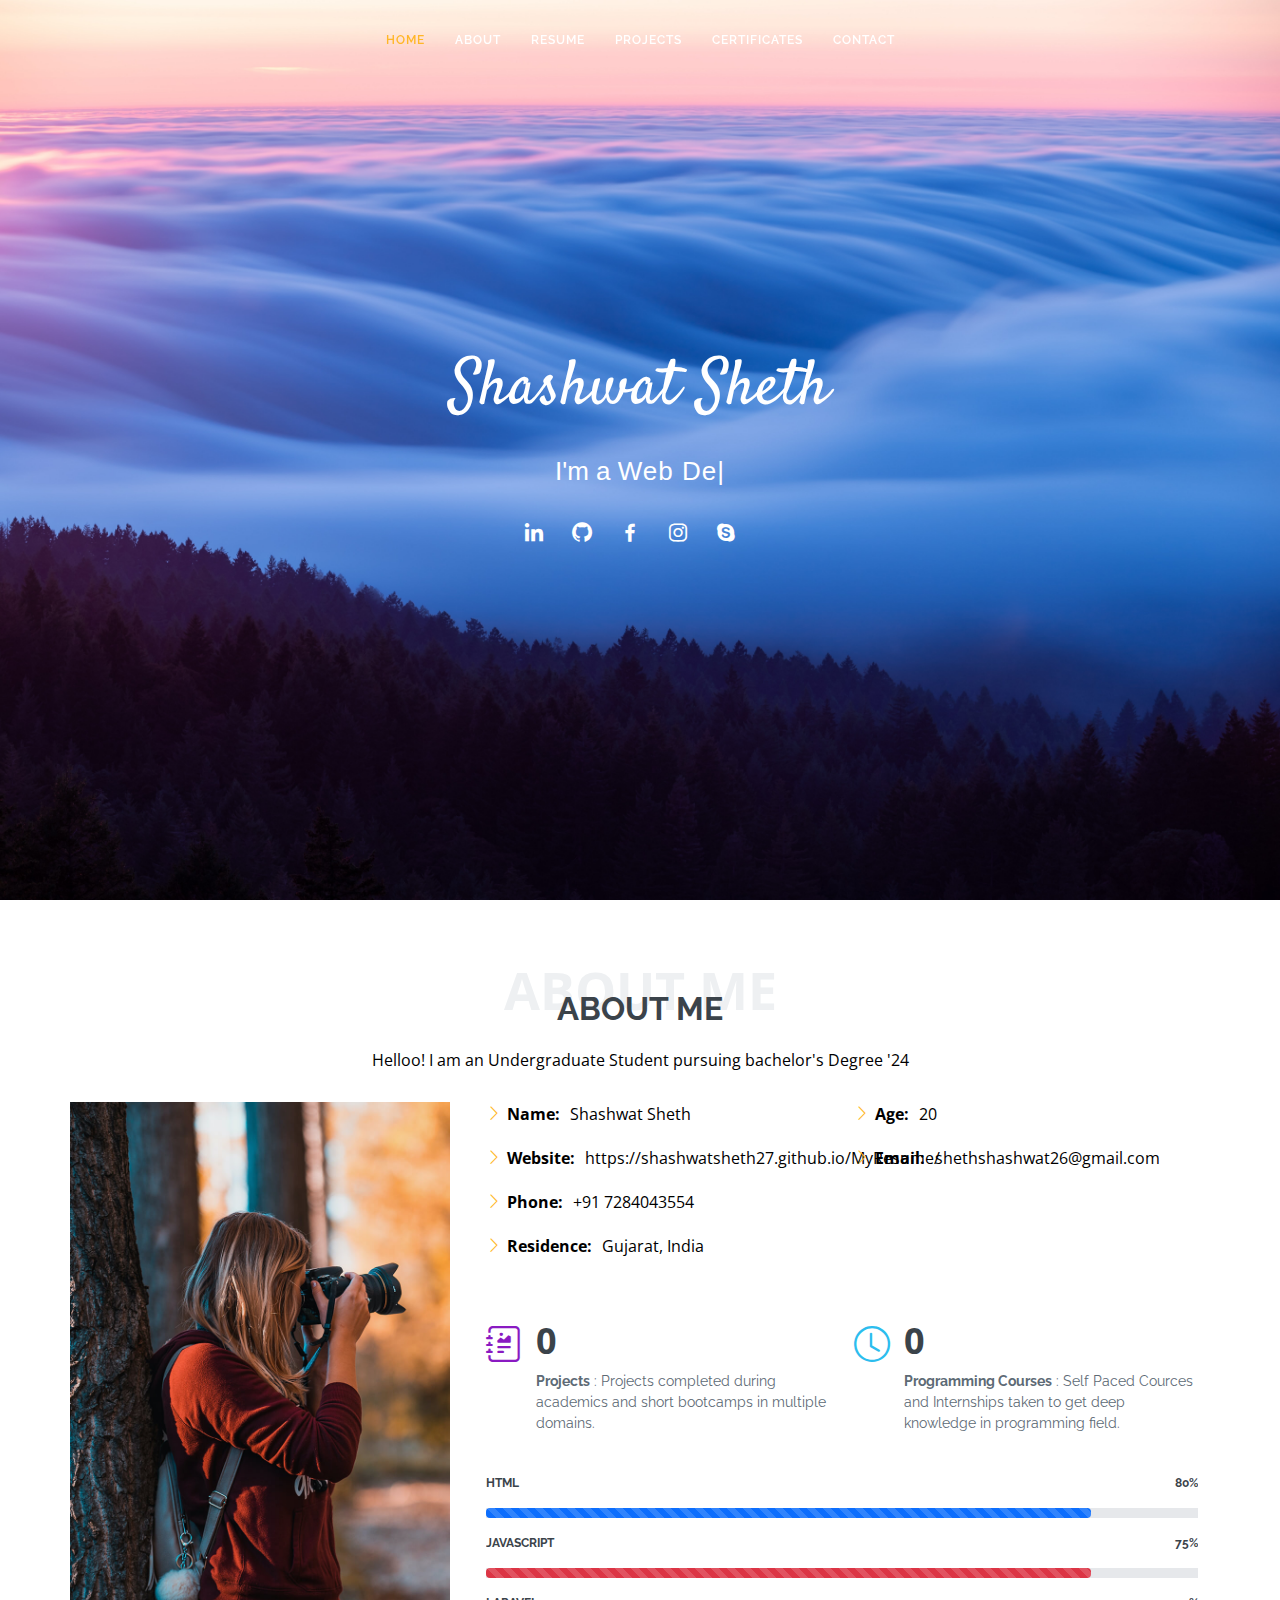
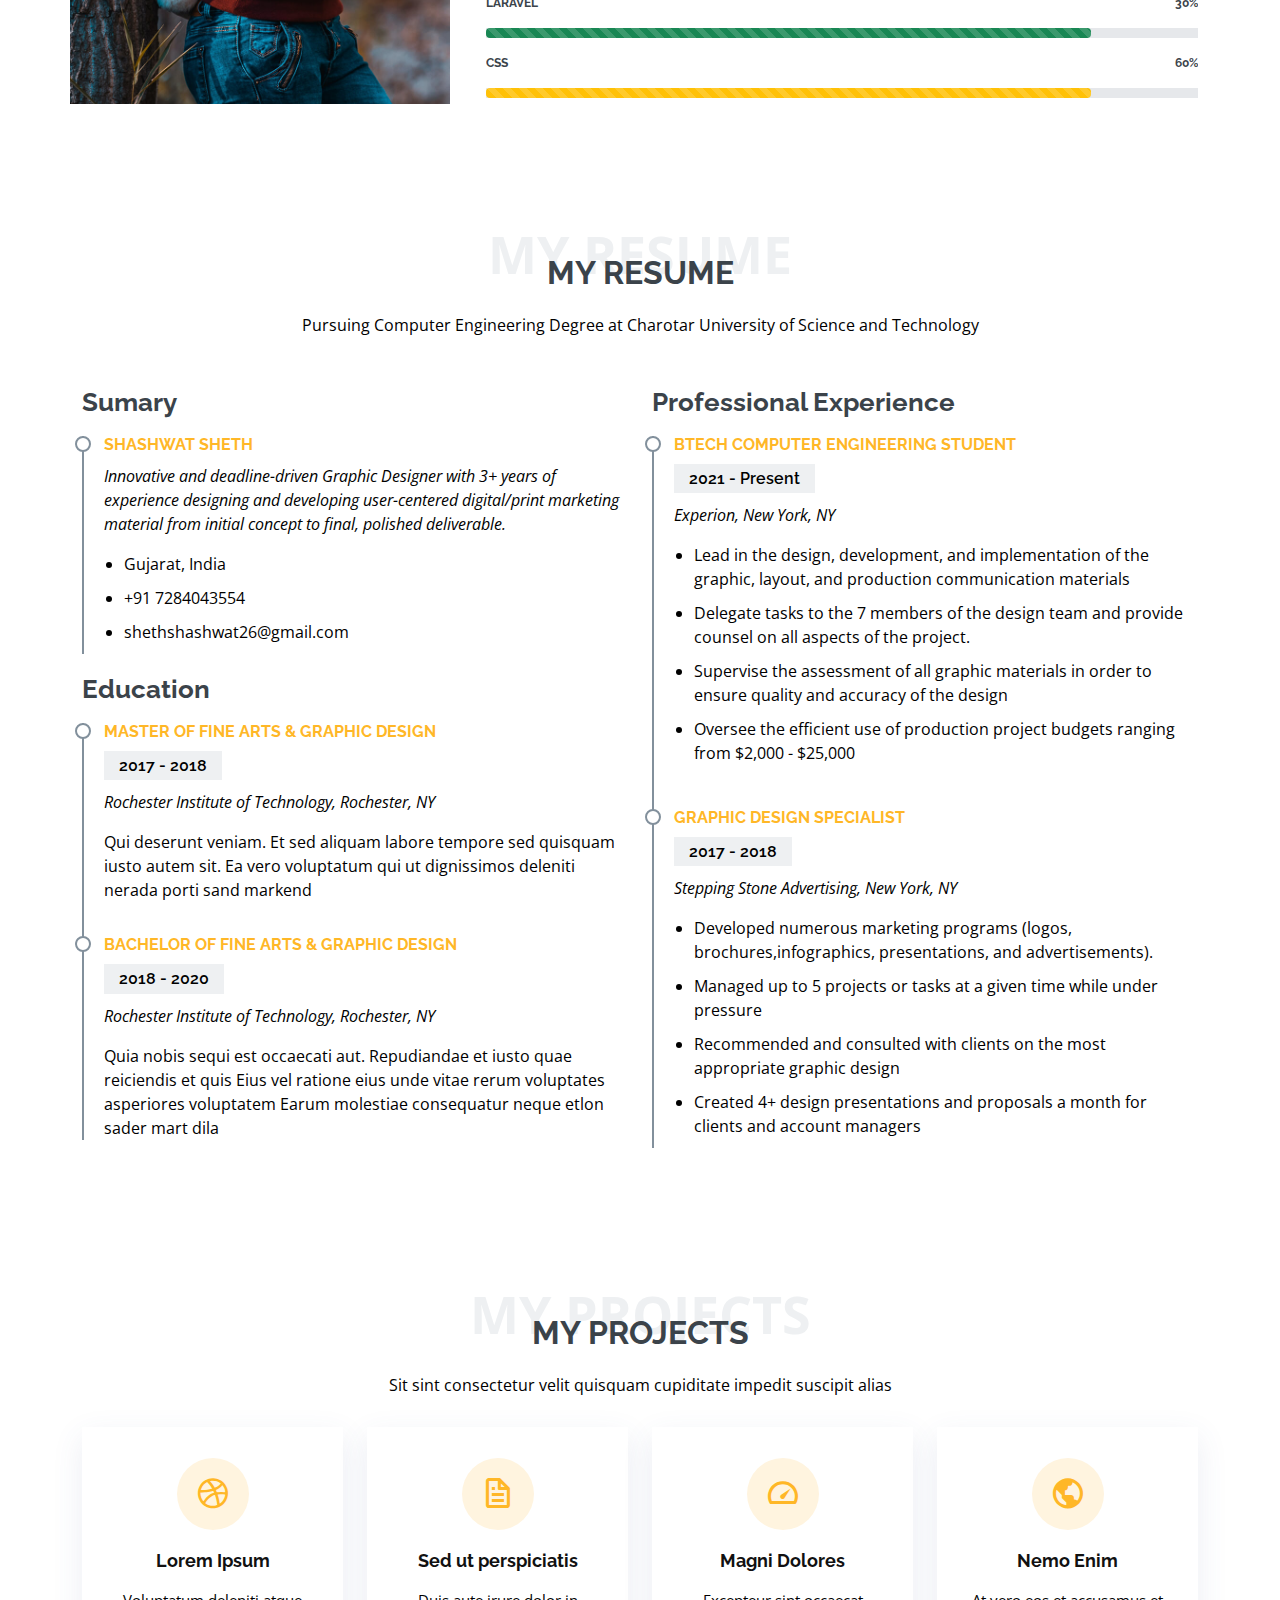
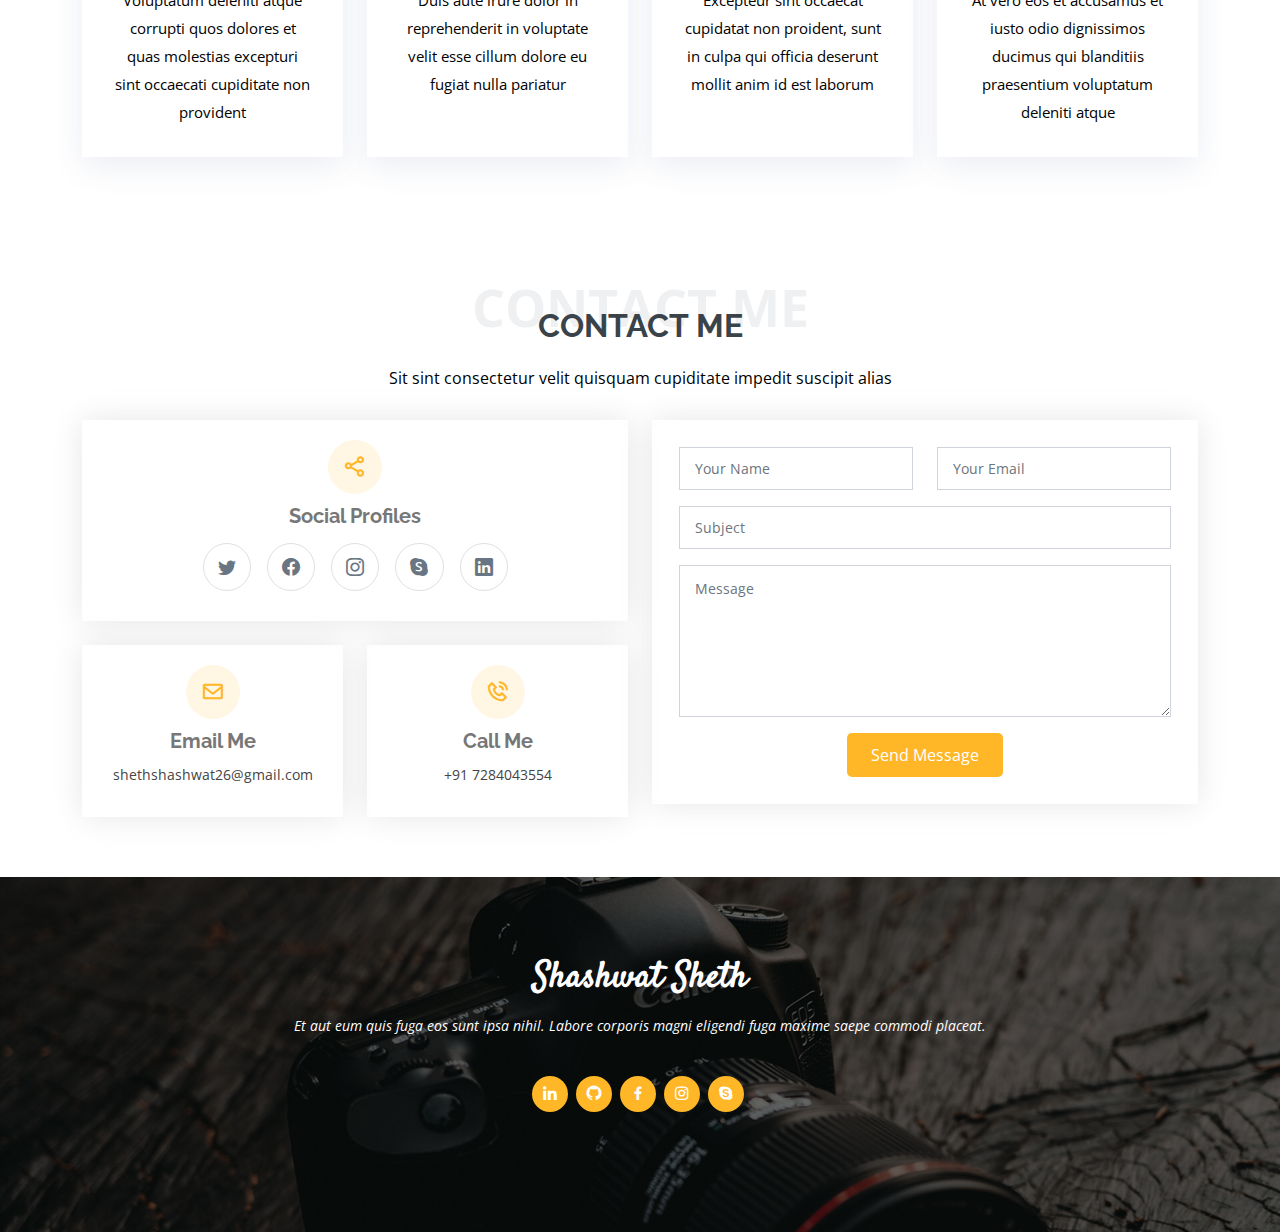
==== docs/index.html @ b7e91614 "initial" ====
<!DOCTYPE html>
<html lang="en">

<head>
  <meta charset="utf-8">
  <meta content="width=device-width, initial-scale=1.0" name="viewport">
  <title>My Resume - Shashwat Sheth</title>
  <meta content="" name="description">
  <meta content="" name="keywords">
  <!-- Favicons -->
  <link href="/assets/img/file-earmark-person-fill.png" rel="icon">
  <!-- <link href="assets/img/apple-touch-icon.png" rel="apple-touch-icon"> -->

  <!-- Google Fonts -->
  <link
    href="https://fonts.googleapis.com/css?family=Open+Sans:300,300i,400,400i,600,600i,700,700i|Raleway:300,300i,400,400i,500,500i,600,600i,700,700i|Satisfy"
    rel="stylesheet">

  <!-- Vendor CSS Files -->
  <link href="assets/vendor/bootstrap/css/bootstrap.min.css" rel="stylesheet">
  <link href="assets/vendor/bootstrap-icons/bootstrap-icons.css" rel="stylesheet">
  <link href="assets/vendor/boxicons/css/boxicons.min.css" rel="stylesheet">
  <link href="assets/vendor/glightbox/css/glightbox.min.css" rel="stylesheet">
  <link href="assets/vendor/swiper/swiper-bundle.min.css" rel="stylesheet">

  <!-- Template Main CSS File -->
  <link href="assets/css/style.css" rel="stylesheet">

  <!-- =======================================================
  * Template Name: Laura - v4.6.0
  * Template URL: https://bootstrapmade.com/laura-free-creative-bootstrap-theme/
  * Author: BootstrapMade.com
  * License: https://bootstrapmade.com/license/
  ======================================================== -->
</head>

<body>

  <!-- ======= Header ======= -->
  <header id="header" class="fixed-top d-flex justify-content-center align-items-center header-transparent">

    <nav id="navbar" class="navbar">
      <ul>
        <li><a class="nav-link scrollto active" href="#hero">Home</a></li>
        <li><a class="nav-link scrollto" href="#about">About</a></li>
        <li><a class="nav-link scrollto" href="#resume">Resume</a></li>
        <li><a class="nav-link scrollto" href="#projects">Projects</a></li>
        <!-- <li><a class="nav-link scrollto " href="#portfolio">Portfolio</a></li> -->
        <li class="dropdown"><a href="#"><span>Certificates</span></a>
          <ul>
            <li><a href="#">Certificate No. 1</a></li>
            <!-- <li class="dropdown"><a href="#"><span>Deep Certificate</span> <i class="bi bi-chevron-right"></i></a>
              <ul>
                <li><a href="#">Deep Certificate No. 1</a></li>
                <li><a href="#">Deep Certificate No. 2</a></li>
                <li><a href="#">Deep Certificate No. 3</a></li>
                <li><a href="#">Deep Certificate No. 4</a></li>
                <li><a href="#">Deep Certificate No. 5</a></li>
              </ul>
            </li> -->
            <li><a href="#">Certificate No. 2</a></li>
            <li><a href="#">Certificate No. 3</a></li>
            <li><a href="#">Certificate No. 4</a></li>
          </ul>
        </li>
        <li><a class="nav-link scrollto" href="#contact">Contact</a></li>
      </ul>
      <i class="bi bi-list mobile-nav-toggle"></i>
    </nav><!-- .navbar -->

  </header><!-- End Header -->

  <!-- ======= Hero Section ======= -->
  <section id="hero">
    <div class="hero-container" data-aos="zoom-in" data-aos-delay="100">
      <h1>Shashwat Sheth</h1>
      <p>I'm a <span class="typed"
          data-typed-items=" Web Developer, Competetive Programmer, BTech Computer Engineering Student"></span></p>
      <div class="social-links">
        <a href="#" class="linkedin"><i class="bx bxl-linkedin"></i></a>
        <a href="#" class="github"><i class="bx bxl-github"></i></a>
        <a href="#" class="facebook"><i class="bx bxl-facebook"></i></a>
        <a href="#" class="instagram"><i class="bx bxl-instagram"></i></a>
        <a href="#" class="google-plus"><i class="bx bxl-skype"></i></a>
      </div>
      <!-- <a href="#about" class="btn-scroll scrollto" title="Scroll Down"><i class="bx bx-chevron-down"></i></a> -->
    </div>
  </section><!-- End Hero -->

  <main id="main">

    <!-- ======= About Me Section ======= -->
    <section id="about" class="about">
      <div class="container">

        <div class="section-title">
          <span>About Me</span>
          <h2>About Me</h2>
          <p>Helloo! I am an Undergraduate Student pursuing bachelor's Degree '24</p>
        </div>

        <div class="row">
          <div class="image col-lg-4 d-flex align-items-stretch justify-content-center justify-content-lg-start"></div>
          <div class="col-lg-8 d-flex flex-column align-items-stretch">
            <div class="content ps-lg-4 d-flex flex-column justify-content-center">
              <div class="row">
                <div class="col-lg-6">
                  <ul>
                    <li><i class="bi bi-chevron-right"></i> <strong>Name:</strong> <span>Shashwat Sheth</span></li>
                    <li><i class="bi bi-chevron-right"></i> <strong>Website:</strong> <span>https://shashwatsheth27.github.io/MyResume/</span></li>
                    <li><i class="bi bi-chevron-right"></i> <strong>Phone:</strong> <span>+91 7284043554</span></li>
                    <li><i class="bi bi-chevron-right"></i> <strong>Residence:</strong> <span>Gujarat, India</span></li>
                  </ul>
                </div>
                <div class="col-lg-6">
                  <ul>
                    <li><i class="bi bi-chevron-right"></i> <strong>Age:</strong> <span>20</span></li>
                    <!-- <li><i class="bi bi-chevron-right"></i> <strong>Degree:</strong> <span>Higher Secondary </span></li> -->
                    <li><i class="bi bi-chevron-right"></i> <strong>Email:</strong>
                      <span>shethshashwat26@gmail.com</span>
                    </li>
                    <!-- <li><i class="bi bi-chevron-right"></i> <strong>Freelance:</strong> <span>Available</span></li> -->
                  </ul>
                </div>
              </div>
              <div class="row mt-n4">
                <!-- <div class="col-md-6 mt-5 d-md-flex align-items-md-stretch">
                  <div class="count-box">
                    <i class="bi bi-emoji-smile" style="color: #20b38e;"></i>
                    <span data-purecounter-start="0" data-purecounter-end="232" data-purecounter-duration="1"
                      class="purecounter"></span>
                    <p><strong>Happy Clients</strong> consequuntur voluptas nostrum aliquid ipsam architecto ut.</p>
                  </div>
                </div> -->

                <div class="col-md-6 mt-5 d-md-flex align-items-md-stretch">
                  <div class="count-box">
                    <i class="bi bi-journal-richtext" style="color: #8a1ac2;"></i>
                    <span data-purecounter-start="0" data-purecounter-end="21" data-purecounter-duration="1"
                      class="purecounter"></span>
                    <p><strong>Projects</strong>  : Projects completed during academics and short bootcamps in multiple domains.
                    </p>
                  </div>
                </div>

                <div class="col-md-6 mt-5 d-md-flex align-items-md-stretch">
                  <div class="count-box">
                    <i class="bi bi-clock" style="color: #2cbdee;"></i>
                    <span data-purecounter-start="0" data-purecounter-end="08" data-purecounter-duration="1"
                      class="purecounter"></span>
                    <p><strong>Programming Courses</strong>  : Self Paced Cources and Internships taken to get deep knowledge in programming field.</p>
                  </div>
                </div>

                <!-- <div class="col-md-6 mt-5 d-md-flex align-items-md-stretch">
                  <div class="count-box">
                    <i class="bi bi-award" style="color: #ffb459;"></i>
                    <span data-purecounter-start="0" data-purecounter-end="16" data-purecounter-duration="1"
                      class="purecounter"></span>
                    <p><strong>Awards</strong> rerum asperiores dolor alias quo reprehenderit eum et nemo pad der</p>
                  </div>
                </div> -->
              </div>
            </div><!-- End .content-->

            <div class="skills-content ps-lg-4">
              <div class="progress">
                <span class="skill">HTML <i class="val">80%</i></span>
                <div class="progress-bar-wrap">
                  <div class="progress-bar progress-bar-striped progress-bar-animated rounded" role="progressbar" aria-valuenow="80" aria-valuemin="0" aria-valuemax="100" style="width: 85%">
                  </div>
                </div>
              </div>
              
              <div class="progress">
                <span class="skill">JavaScript <i class="val">75%</i></span>
                <div class="progress-bar-wrap">
                  <div class="progress-bar progress-bar-striped progress-bar-animated bg-danger rounded" role="progressbar" aria-valuenow="40" aria-valuemin="0" aria-valuemax="100" style="width: 85%">
                  </div>
                </div>
              </div>

              <div class="progress">
                <span class="skill">Laravel <i class="val">30%</i></span>
                <div class="progress-bar-wrap">
                  <div class="progress-bar progress-bar-striped progress-bar-animated bg-success rounded" role="progressbar" aria-valuenow="30" aria-valuemin="0" aria-valuemax="100" style="width: 85%">
                  </div>
                </div>
              </div>
              
              <div class="progress">
                <span class="skill">CSS <i class="val">60%</i></span>
                <div class="progress-bar-wrap">
                  <div class="progress-bar progress-bar-striped progress-bar-animated bg-warning rounded" role="progressbar" aria-valuenow="60" aria-valuemin="0" aria-valuemax="100" style="width: 85%">
                  </div>
                </div>
              </div>
            </div>

          </div>
        </div>

      </div>
    </section><!-- End About Me Section -->

    <!-- ======= My Resume Section ======= -->
    <section id="resume" class="resume">
      <div class="container">

        <div class="section-title">
          <span>My Resume</span>
          <h2>My Resume</h2>
          <p>Pursuing Computer Engineering Degree at Charotar University of Science and Technology</p>
        </div>

        <div class="row">
          <div class="col-lg-6">
            <h3 class="resume-title">Sumary</h3>
            <div class="resume-item pb-0">
              <h4>Shashwat Sheth</h4>
              <p><em>Innovative and deadline-driven Graphic Designer with 3+ years of experience designing and
                  developing user-centered digital/print marketing material from initial concept to final, polished
                  deliverable.</em></p>
              <p>
              <ul>
                <li>Gujarat, India</li>
                <li>+91 7284043554</li>
                <li>shethshashwat26@gmail.com</li>
              </ul>
              </p>
            </div>

            <h3 class="resume-title">Education</h3>
            <div class="resume-item">
              <h4>Master of Fine Arts &amp; Graphic Design</h4>
              <h5>2017 - 2018</h5>
              <p><em>Rochester Institute of Technology, Rochester, NY</em></p>
              <p>Qui deserunt veniam. Et sed aliquam labore tempore sed quisquam iusto autem sit. Ea vero voluptatum qui
                ut dignissimos deleniti nerada porti sand markend</p>
            </div>
            <div class="resume-item">
              <h4>Bachelor of Fine Arts &amp; Graphic Design</h4>
              <h5>2018 - 2020</h5>
              <p><em>Rochester Institute of Technology, Rochester, NY</em></p>
              <p>Quia nobis sequi est occaecati aut. Repudiandae et iusto quae reiciendis et quis Eius vel ratione eius
                unde vitae rerum voluptates asperiores voluptatem Earum molestiae consequatur neque etlon sader mart
                dila</p>
            </div>
          </div>
          <div class="col-lg-6">
            <h3 class="resume-title">Professional Experience</h3>
            <div class="resume-item">
              <h4>BTech Computer Engineering Student</h4>
              <h5>2021 - Present</h5>
              <p><em>Experion, New York, NY </em></p>
              <p>
              <ul>
                <li>Lead in the design, development, and implementation of the graphic, layout, and production
                  communication materials</li>
                <li>Delegate tasks to the 7 members of the design team and provide counsel on all aspects of the
                  project. </li>
                <li>Supervise the assessment of all graphic materials in order to ensure quality and accuracy of the
                  design</li>
                <li>Oversee the efficient use of production project budgets ranging from $2,000 - $25,000</li>
              </ul>
              </p>
            </div>
            <div class="resume-item">
              <h4>Graphic design specialist</h4>
              <h5>2017 - 2018</h5>
              <p><em>Stepping Stone Advertising, New York, NY</em></p>
              <p>
              <ul>
                <li>Developed numerous marketing programs (logos, brochures,infographics, presentations, and
                  advertisements).</li>
                <li>Managed up to 5 projects or tasks at a given time while under pressure</li>
                <li>Recommended and consulted with clients on the most appropriate graphic design</li>
                <li>Created 4+ design presentations and proposals a month for clients and account managers</li>
              </ul>
              </p>
            </div>
          </div>
        </div>

      </div>
    </section><!-- End My Resume Section -->

    <!-- ======= My Projects Section ======= -->
    <section id="projects" class="projects">
      <div class="container">

        <div class="section-title">
          <span>My Projects</span>
          <h2>My Projects</h2>
          <p>Sit sint consectetur velit quisquam cupiditate impedit suscipit alias</p>
        </div>

        <div class="row">
          <div class="col-md-6 col-lg-3 d-flex align-items-stretch mb-5 mb-lg-0">
            <div class="icon-box">
              <div class="icon"><i class="bx bxl-dribbble"></i></div>
              <h4 class="title"><a href="">Lorem Ipsum</a></h4>
              <p class="description">Voluptatum deleniti atque corrupti quos dolores et quas molestias excepturi sint
                occaecati cupiditate non provident</p>
            </div>
          </div>

          <div class="col-md-6 col-lg-3 d-flex align-items-stretch mb-5 mb-lg-0">
            <div class="icon-box">
              <div class="icon"><i class="bx bx-file"></i></div>
              <h4 class="title"><a href="">Sed ut perspiciatis</a></h4>
              <p class="description">Duis aute irure dolor in reprehenderit in voluptate velit esse cillum dolore eu
                fugiat nulla pariatur</p>
            </div>
          </div>

          <div class="col-md-6 col-lg-3 d-flex align-items-stretch mb-5 mb-lg-0">
            <div class="icon-box">
              <div class="icon"><i class="bx bx-tachometer"></i></div>
              <h4 class="title"><a href="">Magni Dolores</a></h4>
              <p class="description">Excepteur sint occaecat cupidatat non proident, sunt in culpa qui officia deserunt
                mollit anim id est laborum</p>
            </div>
          </div>

          <div class="col-md-6 col-lg-3 d-flex align-items-stretch mb-5 mb-lg-0">
            <div class="icon-box">
              <div class="icon"><i class="bx bx-world"></i></div>
              <h4 class="title"><a href="">Nemo Enim</a></h4>
              <p class="description">At vero eos et accusamus et iusto odio dignissimos ducimus qui blanditiis
                praesentium voluptatum deleniti atque</p>
            </div>
          </div>

        </div>

      </div>
    </section>
    <!--<section id="testimonials" class="testimonials">
      <div class="container position-relative">

        <div class="testimonials-slider swiper" data-aos="fade-up" data-aos-delay="100">
          <div class="swiper-wrapper">

            <div class="swiper-slide">
              <div class="testimonial-item">
                <img src="assets/img/testimonials/testimonials-1.jpg" class="testimonial-img" alt="">
                <h3>Saul Goodman</h3>
                <h4>Ceo &amp; Founder</h4>
                <p>
                  <i class="bx bxs-quote-alt-left quote-icon-left"></i>
                  Proin iaculis purus consequat sem cure digni ssim donec porttitora entum suscipit rhoncus. Accusantium quam, ultricies eget id, aliquam eget nibh et. Maecen aliquam, risus at semper.
                  <i class="bx bxs-quote-alt-right quote-icon-right"></i>
                </p>
              </div>
            </div>

            <div class="swiper-slide">
              <div class="testimonial-item">
                <img src="assets/img/testimonials/testimonials-2.jpg" class="testimonial-img" alt="">
                <h3>Sara Wilsson</h3>
                <h4>Designer</h4>
                <p>
                  <i class="bx bxs-quote-alt-left quote-icon-left"></i>
                  Export tempor illum tamen malis malis eram quae irure esse labore quem cillum quid cillum eram malis quorum velit fore eram velit sunt aliqua noster fugiat irure amet legam anim culpa.
                  <i class="bx bxs-quote-alt-right quote-icon-right"></i>
                </p>
              </div>
            </div>

            <div class="swiper-slide">
              <div class="testimonial-item">
                <img src="assets/img/testimonials/testimonials-3.jpg" class="testimonial-img" alt="">
                <h3>Jena Karlis</h3>
                <h4>Store Owner</h4>
                <p>
                  <i class="bx bxs-quote-alt-left quote-icon-left"></i>
                  Enim nisi quem export duis labore cillum quae magna enim sint quorum nulla quem veniam duis minim tempor labore quem eram duis noster aute amet eram fore quis sint minim.
                  <i class="bx bxs-quote-alt-right quote-icon-right"></i>
                </p>
              </div>
            </div>
            <div class="swiper-slide">
              <div class="testimonial-item">
                <img src="assets/img/testimonials/testimonials-4.jpg" class="testimonial-img" alt="">
                <h3>Matt Brandon</h3>
                <h4>Freelancer</h4>
                <p>
                  <i class="bx bxs-quote-alt-left quote-icon-left"></i>
                  Fugiat enim eram quae cillum dolore dolor amet nulla culpa multos export minim fugiat minim velit minim dolor enim duis veniam ipsum anim magna sunt elit fore quem dolore labore illum veniam.
                  <i class="bx bxs-quote-alt-right quote-icon-right"></i>
                </p>
              </div>
            </div>

            <div class="swiper-slide">
              <div class="testimonial-item">
                <img src="assets/img/testimonials/testimonials-5.jpg" class="testimonial-img" alt="">
                <h3>John Larson</h3>
                <h4>Entrepreneur</h4>
                <p>
                  <i class="bx bxs-quote-alt-left quote-icon-left"></i>
                  Quis quorum aliqua sint quem legam fore sunt eram irure aliqua veniam tempor noster veniam enim culpa labore duis sunt culpa nulla illum cillum fugiat legam esse veniam culpa fore nisi cillum quid.
                  <i class="bx bxs-quote-alt-right quote-icon-right"></i>
                </p>
              </div>
            </div>

          </div>
          <div class="swiper-pagination"></div>
        </div>

      </div>
    </section>
    <section id="portfolio" class="portfolio">
      <div class="container">

        <div class="section-title">
          <span>My Portfolio</span>
          <h2>My Portfolio</h2>
          <p>Sit sint consectetur velit quisquam cupiditate impedit suscipit alias</p>
        </div>

        <ul id="portfolio-flters" class="d-flex justify-content-center">
          <li data-filter="*" class="filter-active">All</li>
          <li data-filter=".filter-app">App</li>
          <li data-filter=".filter-card">Card</li>
          <li data-filter=".filter-web">Web</li>
        </ul>

        <div class="row portfolio-container">

          <div class="col-lg-4 col-md-6 portfolio-item filter-app">
            <div class="portfolio-img"><img src="assets/img/portfolio/portfolio-1.jpg" class="img-fluid" alt=""></div>
            <div class="portfolio-info">
              <h4>App 1</h4>
              <p>App</p>
              <a href="assets/img/portfolio/portfolio-1.jpg" data-gallery="portfolioGallery" class="portfolio-lightbox preview-link" title="App 1"><i class="bx bx-plus"></i></a>
              <a href="portfolio-details.html" class="details-link" title="More Details"><i class="bx bx-link"></i></a>
            </div>
          </div>

          <div class="col-lg-4 col-md-6 portfolio-item filter-web">
            <div class="portfolio-img"><img src="assets/img/portfolio/portfolio-2.jpg" class="img-fluid" alt=""></div>
            <div class="portfolio-info">
              <h4>Web 3</h4>
              <p>Web</p>
              <a href="assets/img/portfolio/portfolio-2.jpg" data-gallery="portfolioGallery" class="portfolio-lightbox preview-link" title="Web 3"><i class="bx bx-plus"></i></a>
              <a href="portfolio-details.html" class="details-link" title="More Details"><i class="bx bx-link"></i></a>
            </div>
          </div>

          <div class="col-lg-4 col-md-6 portfolio-item filter-app">
            <div class="portfolio-img"><img src="assets/img/portfolio/portfolio-3.jpg" class="img-fluid" alt=""></div>
            <div class="portfolio-info">
              <h4>App 2</h4>
              <p>App</p>
              <a href="assets/img/portfolio/portfolio-3.jpg" data-gallery="portfolioGallery" class="portfolio-lightbox preview-link" title="App 2"><i class="bx bx-plus"></i></a>
              <a href="portfolio-details.html" class="details-link" title="More Details"><i class="bx bx-link"></i></a>
            </div>
          </div>

          <div class="col-lg-4 col-md-6 portfolio-item filter-card">
            <div class="portfolio-img"><img src="assets/img/portfolio/portfolio-4.jpg" class="img-fluid" alt=""></div>
            <div class="portfolio-info">
              <h4>Card 2</h4>
              <p>Card</p>
              <a href="assets/img/portfolio/portfolio-4.jpg" data-gallery="portfolioGallery" class="portfolio-lightbox preview-link" title="Card 2"><i class="bx bx-plus"></i></a>
              <a href="portfolio-details.html" class="details-link" title="More Details"><i class="bx bx-link"></i></a>
            </div>
          </div>

          <div class="col-lg-4 col-md-6 portfolio-item filter-web">
            <div class="portfolio-img"><img src="assets/img/portfolio/portfolio-5.jpg" class="img-fluid" alt=""></div>
            <div class="portfolio-info">
              <h4>Web 2</h4>
              <p>Web</p>
              <a href="assets/img/portfolio/portfolio-5.jpg" data-gallery="portfolioGallery" class="portfolio-lightbox preview-link" title="Web 2"><i class="bx bx-plus"></i></a>
              <a href="portfolio-details.html" class="details-link" title="More Details"><i class="bx bx-link"></i></a>
            </div>
          </div>

          <div class="col-lg-4 col-md-6 portfolio-item filter-app">
            <div class="portfolio-img"><img src="assets/img/portfolio/portfolio-6.jpg" class="img-fluid" alt=""></div>
            <div class="portfolio-info">
              <h4>App 3</h4>
              <p>App</p>
              <a href="assets/img/portfolio/portfolio-6.jpg" data-gallery="portfolioGallery" class="portfolio-lightbox preview-link" title="App 3"><i class="bx bx-plus"></i></a>
              <a href="portfolio-details.html" class="details-link" title="More Details"><i class="bx bx-link"></i></a>
            </div>
          </div>

          <div class="col-lg-4 col-md-6 portfolio-item filter-card">
            <div class="portfolio-img"><img src="assets/img/portfolio/portfolio-7.jpg" class="img-fluid" alt=""></div>
            <div class="portfolio-info">
              <h4>Card 1</h4>
              <p>Card</p>
              <a href="assets/img/portfolio/portfolio-7.jpg" data-gallery="portfolioGallery" class="portfolio-lightbox preview-link" title="Card 1"><i class="bx bx-plus"></i></a>
              <a href="portfolio-details.html" class="details-link" title="More Details"><i class="bx bx-link"></i></a>
            </div>
          </div>

          <div class="col-lg-4 col-md-6 portfolio-item filter-card">
            <div class="portfolio-img"><img src="assets/img/portfolio/portfolio-8.jpg" class="img-fluid" alt=""></div>
            <div class="portfolio-info">
              <h4>Card 3</h4>
              <p>Card</p>
              <a href="assets/img/portfolio/portfolio-8.jpg" data-gallery="portfolioGallery" class="portfolio-lightbox preview-link" title="Card 3"><i class="bx bx-plus"></i></a>
              <a href="portfolio-details.html" class="details-link" title="More Details"><i class="bx bx-link"></i></a>
            </div>
          </div>

          <div class="col-lg-4 col-md-6 portfolio-item filter-web">
            <div class="portfolio-img"><img src="assets/img/portfolio/portfolio-9.jpg" class="img-fluid" alt=""></div>
            <div class="portfolio-info">
              <h4>Web 3</h4>
              <p>Web</p>
              <a href="assets/img/portfolio/portfolio-9.jpg" data-gallery="portfolioGallery" class="portfolio-lightbox preview-link" title="Web 3"><i class="bx bx-plus"></i></a>
              <a href="portfolio-details.html" class="details-link" title="More Details"><i class="bx bx-link"></i></a>
            </div>
          </div>

        </div>

      </div>
    </section>
    <section id="pricing" class="pricing">
      <div class="container">

        <div class="section-title">
          <span>Pricing</span>
          <h2>Pricing</h2>
          <p>Sit sint consectetur velit quisquam cupiditate impedit suscipit alias</p>
        </div>

        <div class="row">

          <div class="col-lg-3 col-md-6">
            <div class="box">
              <h3>Free</h3>
              <h4><sup>$</sup>0<span> / month</span></h4>
              <ul>
                <li>Aida dere</li>
                <li>Nec feugiat nisl</li>
                <li>Nulla at volutpat dola</li>
                <li class="na">Pharetra massa</li>
                <li class="na">Massa ultricies mi</li>
              </ul>
              <div class="btn-wrap">
                <a href="#" class="btn-buy">Buy Now</a>
              </div>
            </div>
          </div>

          <div class="col-lg-3 col-md-6 mt-4 mt-md-0">
            <div class="box featured">
              <h3>Business</h3>
              <h4><sup>$</sup>19<span> / month</span></h4>
              <ul>
                <li>Aida dere</li>
                <li>Nec feugiat nisl</li>
                <li>Nulla at volutpat dola</li>
                <li>Pharetra massa</li>
                <li class="na">Massa ultricies mi</li>
              </ul>
              <div class="btn-wrap">
                <a href="#" class="btn-buy">Buy Now</a>
              </div>
            </div>
          </div>

          <div class="col-lg-3 col-md-6 mt-4 mt-lg-0">
            <div class="box">
              <h3>Developer</h3>
              <h4><sup>$</sup>29<span> / month</span></h4>
              <ul>
                <li>Aida dere</li>
                <li>Nec feugiat nisl</li>
                <li>Nulla at volutpat dola</li>
                <li>Pharetra massa</li>
                <li>Massa ultricies mi</li>
              </ul>
              <div class="btn-wrap">
                <a href="#" class="btn-buy">Buy Now</a>
              </div>
            </div>
          </div>

          <div class="col-lg-3 col-md-6 mt-4 mt-lg-0">
            <div class="box">
              <span class="advanced">Advanced</span>
              <h3>Ultimate</h3>
              <h4><sup>$</sup>49<span> / month</span></h4>
              <ul>
                <li>Aida dere</li>
                <li>Nec feugiat nisl</li>
                <li>Nulla at volutpat dola</li>
                <li>Pharetra massa</li>
                <li>Massa ultricies mi</li>
              </ul>
              <div class="btn-wrap">
                <a href="#" class="btn-buy">Buy Now</a>
              </div>
            </div>
          </div>

        </div>

      </div>
    </section> -->
    <!-- End Pricing Section -->

    <!-- ======= Contact Me Section ======= -->
    <section id="contact" class="contact">
      <div class="container">

        <div class="section-title">
          <span>Contact Me</span>
          <h2>Contact Me</h2>
          <p>Sit sint consectetur velit quisquam cupiditate impedit suscipit alias</p>
        </div>

        <div class="row">

          <div class="col-lg-6">

            <div class="row">
              <div class="col-md-12">
                <div class="info-box">
                  <i class="bx bx-share-alt"></i>
                  <h3>Social Profiles</h3>
                  <div class="social-links">
                    <a href="#" class="twitter"><i class="bi bi-twitter"></i></a>
                    <a href="#" class="facebook"><i class="bi bi-facebook"></i></a>
                    <a href="#" class="instagram"><i class="bi bi-instagram"></i></a>
                    <a href="#" class="google-plus"><i class="bi bi-skype"></i></a>
                    <a href="#" class="linkedin"><i class="bi bi-linkedin"></i></a>
                  </div>
                </div>
              </div>
              <div class="col-md-6">
                <div class="info-box mt-4">
                  <i class="bx bx-envelope"></i>
                  <h3>Email Me</h3>
                  <p>shethshashwat26@gmail.com</p>
                </div>
              </div>
              <div class="col-md-6">
                <div class="info-box mt-4">
                  <i class="bx bx-phone-call"></i>
                  <h3>Call Me</h3>
                  <p>+91 7284043554</p>
                </div>
              </div>
            </div>

          </div>

          <div class="col-lg-6">
            <form action="forms/contact.php" method="post" role="form" class="php-email-form">
              <div class="row">
                <div class="col-md-6 form-group">
                  <input type="text" name="name" class="form-control" id="name" placeholder="Your Name" required>
                </div>
                <div class="col-md-6 form-group mt-3 mt-md-0">
                  <input type="email" class="form-control" name="email" id="email" placeholder="Your Email" required>
                </div>
              </div>
              <div class="form-group mt-3">
                <input type="text" class="form-control" name="subject" id="subject" placeholder="Subject" required>
              </div>
              <div class="form-group mt-3">
                <textarea class="form-control" name="message" rows="6" placeholder="Message" required></textarea>
              </div>
              <div class="my-3">
                <div class="loading">Loading</div>
                <div class="error-message"></div>
                <div class="sent-message">Your message has been sent. Thank you!</div>
              </div>
              <div class="text-center"><button type="submit">Send Message</button></div>
            </form>
          </div>

        </div>

      </div>
    </section><!-- End Contact Me Section -->

  </main><!-- End #main -->

  <!-- ======= Footer ======= -->
  <footer id="footer">
    <div class="container">
      <h3>Shashwat Sheth</h3>
      <p>Et aut eum quis fuga eos sunt ipsa nihil. Labore corporis magni eligendi fuga maxime saepe commodi placeat.</p>
      <div class="social-links">
        <a href="#" class="linkedin"><i class="bx bxl-linkedin"></i></a>
        <a href="#" class="github"><i class="bx bxl-github"></i></a>
        <a href="#" class="facebook"><i class="bx bxl-facebook"></i></a>
        <a href="#" class="instagram"><i class="bx bxl-instagram"></i></a>
        <a href="#" class="google-plus"><i class="bx bxl-skype"></i></a>
      </div>
      <!-- <div class="copyright">
        &copy; Copyright <strong><span>Laura</span></strong>. All Rights Reserved
      </div> -->
      <!-- <div class="credits">
        All the links in the footer should remain intact.
        You can delete the links only if you purchased the pro version.
        Licensing information: https://bootstrapmade.com/license/
        Purchase the pro version with working PHP/AJAX contact form: https://bootstrapmade.com/laura-free-creative-bootstrap-theme/
        Designed by <a href="https://bootstrapmade.com/">BootstrapMade</a>
      </div> -->
    </div>
  </footer><!-- End Footer -->

  <a href="#" class="back-to-top d-flex align-items-center justify-content-center"><i
      class="bi bi-arrow-up-short"></i></a>

  <!-- Vendor JS Files -->
  <script src="assets/vendor/bootstrap/js/bootstrap.bundle.min.js"></script>
  <script src="assets/vendor/glightbox/js/glightbox.min.js"></script>
  <script src="assets/vendor/isotope-layout/isotope.pkgd.min.js"></script>
  <script src="assets/vendor/php-email-form/validate.js"></script>
  <script src="assets/vendor/purecounter/purecounter.js"></script>
  <script src="assets/vendor/swiper/swiper-bundle.min.js"></script>
  <script src="assets/vendor/waypoints/noframework.waypoints.js"></script>
  <script src="assets/vendor/typed.js/typed.min.js"></script>

  <!-- Template Main JS File -->
  <script src="assets/js/main.js"></script>

</body>

</html>
---- docs/assets/css/style.css ----
/**
* Template Name: Laura - v4.6.0
* Template URL: https://bootstrapmade.com/laura-free-creative-bootstrap-theme/
* Author: BootstrapMade.com
* License: https://bootstrapmade.com/license/
*/

/*--------------------------------------------------------------
# General
--------------------------------------------------------------*/
body {
  font-family: "Open Sans", sans-serif;
  color: #000000;
}

a {
  color: #ffb727;
  text-decoration: none;
}

a:hover {
  color: #ffc85a;
  text-decoration: none;
}

h1, h2, h3, h4, h5, h6 {
  font-family: "Raleway", sans-serif;
}

/*--------------------------------------------------------------
# Back to top button
--------------------------------------------------------------*/
.back-to-top {
  position: fixed;
  visibility: hidden;
  opacity: 0;
  right: 15px;
  bottom: 15px;
  z-index: 996;
  background: #3908fc;
  width: 40px;
  height: 40px;
  border-radius: 4px;
  transition: all 0.4s;
}
.back-to-top i {
  font-size: 28px;
  color: #fff;
  line-height: 0;
}
.back-to-top:hover {
  background: #3908fc;
  color: #fff;
}
.back-to-top.active {
  visibility: visible;
  opacity: 1;
}

/*--------------------------------------------------------------
# Header
--------------------------------------------------------------*/
#header {
  z-index: 997;
  transition: all 0.5s;
  height: 80px;
  background: rgba(25, 28, 31, 0.8);
}
#header.header-transparent {
  background: transparent;
}
#header.header-scrolled {
  height: 60px;
  background: rgba(1, 85, 255, 0.639);
}

/*--------------------------------------------------------------
# Navigation Menu
--------------------------------------------------------------*/
/**
* Desktop Navigation 
*/
.navbar {
  padding: 0;
}
.navbar ul {
  margin: 0;
  padding: 0;
  display: flex;
  list-style: none;
  align-items: center;
}
.navbar li {
  position: relative;
}
.navbar a, .navbar a:focus {
  display: flex;
  align-items: center;
  justify-content: space-between;
  padding: 10px 15px;
  color: #fff;
  white-space: nowrap;
  transition: 0.3s;
  font-size: 12px;
  font-family: "Raleway", sans-serif;
  text-transform: uppercase;
  font-weight: 600;
  letter-spacing: 1px;
}
.navbar a i, .navbar a:focus i {
  font-size: 12px;
  line-height: 0;
  margin-left: 5px;
}
.navbar a:hover, .navbar .active, .navbar .active:focus, .navbar li:hover > a {
  color: #ffb727;
}
.navbar .dropdown ul {
  display: block;
  position: absolute;
  left: 14px;
  top: calc(100% + 30px);
  margin: 0;
  padding: 10px 0;
  z-index: 99;
  opacity: 0;
  visibility: hidden;
  background: #fff;
  box-shadow: 0px 0px 30px rgba(127, 137, 161, 0.25);
  transition: 0.3s;
  border-radius: 4px;
}
.navbar .dropdown ul li {
  min-width: 200px;
}
.navbar .dropdown ul a {
  padding: 10px 20px;
  font-size: 14px;
  text-transform: none;
  font-weight: 400;
  color: #3b434a;
  letter-spacing: 1px;
}
.navbar .dropdown ul a i {
  font-size: 12px;
}
.navbar .dropdown ul a:hover, .navbar .dropdown ul .active:hover, .navbar .dropdown ul li:hover > a {
  color: #ffb727;
}
.navbar .dropdown:hover > ul {
  opacity: 1;
  top: 100%;
  visibility: visible;
}
.navbar .dropdown .dropdown ul {
  top: 0;
  left: calc(100% - 30px);
  visibility: hidden;
}
.navbar .dropdown .dropdown:hover > ul {
  opacity: 1;
  top: 0;
  left: 100%;
  visibility: visible;
}
@media (max-width: 1366px) {
  .navbar .dropdown .dropdown ul {
    left: -90%;
  }
  .navbar .dropdown .dropdown:hover > ul {
    left: -100%;
  }
}

/**
* Mobile Navigation 
*/
.mobile-nav-toggle {
  color: #fff;
  font-size: 28px;
  cursor: pointer;
  display: none;
  line-height: 0;
  transition: 0.5s;
}

@media (max-width: 991px) {
  .mobile-nav-toggle {
    display: block;
  }

  .navbar ul {
    display: none;
  }
}
.navbar-mobile {
  position: fixed;
  overflow: hidden;
  top: 0;
  right: 0;
  left: 0;
  bottom: 0;
  background: rgba(36, 41, 46, 0.9);
  transition: 0.3s;
  z-index: 999;
}
.navbar-mobile .mobile-nav-toggle {
  position: absolute;
  top: 15px;
  right: 15px;
}
.navbar-mobile ul {
  display: block;
  position: absolute;
  top: 55px;
  right: 15px;
  bottom: 15px;
  left: 15px;
  padding: 10px 0;
  border-radius: 10px;
  background-color: #fff;
  overflow-y: auto;
  transition: 0.3s;
}
.navbar-mobile a, .navbar-mobile a:focus {
  padding: 10px 20px;
  font-size: 14px;
  color: #3b434a;
}
.navbar-mobile a:hover, .navbar-mobile .active, .navbar-mobile li:hover > a {
  color: #ffb727;
}
.navbar-mobile .getstarted, .navbar-mobile .getstarted:focus {
  margin: 15px;
}
.navbar-mobile .dropdown ul {
  position: static;
  display: none;
  margin: 10px 20px;
  padding: 10px 0;
  z-index: 99;
  opacity: 1;
  visibility: visible;
  background: #fff;
  box-shadow: 0px 0px 30px rgba(127, 137, 161, 0.25);
}
.navbar-mobile .dropdown ul li {
  min-width: 200px;
}
.navbar-mobile .dropdown ul a {
  padding: 10px 20px;
}
.navbar-mobile .dropdown ul a i {
  font-size: 12px;
}
.navbar-mobile .dropdown ul a:hover, .navbar-mobile .dropdown ul .active:hover, .navbar-mobile .dropdown ul li:hover > a {
  color: #ffb727;
}
.navbar-mobile .dropdown > .dropdown-active {
  display: block;
}

/*--------------------------------------------------------------
# Hero Section
--------------------------------------------------------------*/
#hero {
  width: 100%;
  height: 100vh;
  background: url("../img/hero-bg.jpg") top right;
  background-size: cover;
  position: relative;
}
#hero:before {
  content: "";
  /* background: rgba(0, 0, 0, 0.65); */
  position: absolute;
  bottom: 0;
  top: 0;
  left: 0;
  right: 0;
}
#hero .hero-container {
  position: absolute;
  bottom: 0;
  top: 0;
  left: 0;
  right: 0;
  display: flex;
  justify-content: center;
  align-items: center;
  flex-direction: column;
  padding: 0 15px;
}
#hero h1 {
  margin: 0 0 10px 0;
  font-size: 64px;
  font-family: "Satisfy", serif;
  color: #fff;
}
#hero h2 {
  color: #eee;
  margin-bottom: 50px;
  font-size: 13px;
  font-weight: 500;
  letter-spacing: 1px;
  text-transform: uppercase;
}
#hero p {
  color: #fff;
  margin: 15px 0 0 0;
  font-size: 26px;
  font-family: "Poppins", sans-serif;
}
#hero p span {
  color: #fff;
  letter-spacing: 1px;
}
#hero .social-links {
  margin-top: 30px;
}
#hero .social-links a {
  font-size: 24px;
  display: inline-block;
  color: #fff;
  line-height: 1;
  margin-right: 20px;
  transition: 0.3s;
}
#hero .social-links a:hover {
  color: #062efa;
}
#hero .btn-scroll {
  transition: 0.4s;
  color: rgba(255, 255, 255, 0.6);
  animation: up-down 1s ease-in-out infinite alternate-reverse both;
}
#hero .btn-scroll i {
  font-size: 48px;
}
#hero .btn-scroll:hover {
  color: #ffb727;
}
@media (min-width: 1024px) {
  #hero {
    background-attachment: fixed;
  }
}
@media (max-width: 575px) {
  #hero h1 {
    font-size: 40px;
  }
  #hero h2 {
    text-align: center;
    margin-bottom: 30px;
  }
}

@-webkit-keyframes up-down {
  0% {
    transform: translateY(5px);
  }
  100% {
    transform: translateY(-5px);
  }
}

@keyframes up-down {
  0% {
    transform: translateY(5px);
  }
  100% {
    transform: translateY(-5px);
  }
}
/*--------------------------------------------------------------
# Sections General
--------------------------------------------------------------*/
section {
  padding: 60px 0;
}

.section-bg {
  background-color: white;
}

.section-title {
  text-align: center;
  padding: 30px 0;
  position: relative;
}
.section-title h2 {
  font-size: 32px;
  font-weight: 700;
  text-transform: uppercase;
  margin-bottom: 20px;
  padding-bottom: 0;
  color: #3b434a;
  position: relative;
  z-index: 2;
}
.section-title span {
  position: absolute;
  top: 30px;
  color: #eef0f2;
  left: 0;
  right: 0;
  z-index: 1;
  font-weight: 700;
  font-size: 52px;
  text-transform: uppercase;
  line-height: 0;
}
.section-title p {
  margin-bottom: 0;
  position: relative;
  z-index: 2;
}
@media (max-width: 575px) {
  .section-title h2 {
    font-size: 28px;
    margin-bottom: 15px;
  }
  .section-title span {
    font-size: 38px;
  }
}

/*--------------------------------------------------------------
# Breadcrumbs
--------------------------------------------------------------*/
.breadcrumbs {
  padding: 20px 0;
  background-color: #f4f5f6;
  min-height: 40px;
  margin-top: 78px;
}
@media (max-width: 992px) {
  .breadcrumbs {
    margin-top: 60px;
  }
}
.breadcrumbs h2 {
  font-size: 24px;
  font-weight: 300;
  margin: 0;
}
@media (max-width: 992px) {
  .breadcrumbs h2 {
    margin: 0 0 10px 0;
  }
}
.breadcrumbs ol {
  display: flex;
  flex-wrap: wrap;
  list-style: none;
  padding: 0;
  margin: 0;
  font-size: 14px;
}
.breadcrumbs ol li + li {
  padding-left: 10px;
}
.breadcrumbs ol li + li::before {
  display: inline-block;
  padding-right: 10px;
  color: #6c757d;
  content: "/";
}
@media (max-width: 768px) {
  .breadcrumbs .d-flex {
    display: block !important;
  }
  .breadcrumbs ol {
    display: block;
  }
  .breadcrumbs ol li {
    display: inline-block;
  }
}

/*--------------------------------------------------------------
# About Me
--------------------------------------------------------------*/
.about .content h3 {
  font-weight: 700;
  font-size: 26px;
  color: #3b434a;
  text-transform: uppercase;
}
.about .content ul {
  list-style: none;
  padding: 0;
}
.about .content ul li {
  margin-bottom: 20px;
  display: flex;
  align-items: center;
}
.about .content ul strong {
  margin-right: 10px;
}
.about .content ul i {
  font-size: 16px;
  margin-right: 5px;
  color: #ffb727;
  line-height: 0;
}
.about .content p:last-child {
  margin-bottom: 0;
}
.about .content .count-box {
  width: 100%;
}
.about .content .count-box i {
  display: block;
  font-size: 36px;
  color: #ffb727;
  float: left;
  line-height: 0;
}
.about .content .count-box span {
  font-size: 36px;
  line-height: 30px;
  display: block;
  font-weight: 700;
  color: #3b434a;
  margin-left: 50px;
}
.about .content .count-box p {
  padding: 15px 0 0 0;
  margin: 0 0 0 50px;
  font-family: "Raleway", sans-serif;
  font-size: 14px;
  color: #5d6a75;
}
.about .content .count-box a {
  font-weight: 600;
  display: block;
  margin-top: 20px;
  color: #5d6a75;
  font-size: 15px;
  font-family: "Satisfy", serif;
  transition: ease-in-out 0.3s;
}
.about .content .count-box a:hover {
  color: #82909c;
}
.about .image {
  background: url("../img/me.jpg") center center no-repeat;
  background-size: cover;
  min-height: 500px;
}
.about .skills-content {
  margin-top: 30px;
}
.about .skills-content .progress {
  height: 60px;
  display: block;
  background: none;
  border-radius: 0;
}
.about .skills-content .progress .skill {
  padding: 10px 0;
  margin: 0 0 6px 0;
  text-transform: uppercase;
  display: block;
  font-weight: 700;
  font-family: "Raleway", sans-serif;
  color: #3b434a;
}
.about .skills-content .progress .skill .val {
  float: right;
  font-style: normal;
}
.about .skills-content .progress-bar-wrap {
  background: #e6e8eb;
}
.about .skills-content .progress-bar {
  width: 1px;
  height: 10px;
  transition: 0.9s;
}

/*--------------------------------------------------------------
# My Resume
--------------------------------------------------------------*/
.resume .resume-title {
  font-size: 26px;
  font-weight: 700;
  margin-top: 20px;
  margin-bottom: 20px;
  color: #3b434a;
}
.resume .resume-item {
  padding: 0 0 20px 20px;
  margin-top: -2px;
  border-left: 2px solid #82909c;
  position: relative;
}
.resume .resume-item h4 {
  line-height: 18px;
  font-size: 16px;
  font-weight: 700;
  text-transform: uppercase;
  color: #ffb727;
  margin-bottom: 10px;
}
.resume .resume-item h5 {
  font-size: 16px;
  background: #eef0f2;
  padding: 5px 15px;
  display: inline-block;
  font-weight: 600;
  margin-bottom: 10px;
}
.resume .resume-item ul {
  padding-left: 20px;
}
.resume .resume-item ul li {
  padding-bottom: 10px;
}
.resume .resume-item:last-child {
  padding-bottom: 0;
}
.resume .resume-item::before {
  content: "";
  position: absolute;
  width: 16px;
  height: 16px;
  border-radius: 50px;
  left: -9px;
  top: 0;
  background: #fff;
  border: 2px solid #82909c;
}

/*--------------------------------------------------------------
# My Projects
--------------------------------------------------------------*/
.projects .icon-box {
  padding: 30px;
  position: relative;
  overflow: hidden;
  background: #fff;
  box-shadow: 0 10px 29px 0 rgba(68, 88, 144, 0.1);
  transition: all 0.3s ease-in-out;
  text-align: center;
  border: 1px solid #fff;
}
.projects .icon {
  margin: 0 auto 20px auto;
  padding-top: 17px;
  display: inline-block;
  text-align: center;
  border-radius: 50%;
  width: 72px;
  height: 72px;
  background: #fff4df;
}
.projects .icon i {
  font-size: 36px;
  line-height: 1;
  color: #ffb727;
}
.projects .title {
  font-weight: 700;
  margin-bottom: 15px;
  font-size: 18px;
}
.projects .title a {
  color: #111;
  transition: 0.3s;
}
.projects .description {
  font-size: 15px;
  line-height: 28px;
  margin-bottom: 0;
}
.projects .icon-box:hover {
  border-color: #ffb727;
}
.projects .icon-box:hover .title a {
  color: #ffb727;
}

/*--------------------------------------------------------------
# Testimonials
--------------------------------------------------------------*/
.testimonials {
  padding: 80px 0;
  background: url("../img/testimonials-bg.jpg") no-repeat;
  background-position: center center;
  background-size: cover;
  position: relative;
}
.testimonials::before {
  content: "";
  position: absolute;
  left: 0;
  right: 0;
  top: 0;
  bottom: 0;
  background: rgba(14, 16, 17, 0.7);
}
.testimonials .section-header {
  margin-bottom: 40px;
}
.testimonials .testimonials-carousel, .testimonials .testimonials-slider {
  overflow: hidden;
}
.testimonials .testimonial-item {
  text-align: center;
  color: #fff;
}
.testimonials .testimonial-item .testimonial-img {
  width: 100px;
  border-radius: 50%;
  border: 6px solid rgba(255, 255, 255, 0.15);
  margin: 0 auto;
}
.testimonials .testimonial-item h3 {
  font-size: 20px;
  font-weight: bold;
  margin: 10px 0 5px 0;
  color: #fff;
}
.testimonials .testimonial-item h4 {
  font-size: 14px;
  color: #ddd;
  margin: 0 0 15px 0;
}
.testimonials .testimonial-item .quote-icon-left, .testimonials .testimonial-item .quote-icon-right {
  color: rgba(255, 255, 255, 0.4);
  font-size: 26px;
}
.testimonials .testimonial-item .quote-icon-left {
  display: inline-block;
  left: -5px;
  position: relative;
}
.testimonials .testimonial-item .quote-icon-right {
  display: inline-block;
  right: -5px;
  position: relative;
  top: 10px;
}
.testimonials .testimonial-item p {
  font-style: italic;
  margin: 0 auto 15px auto;
  color: #eee;
}
.testimonials .swiper-pagination {
  margin-top: 20px;
  position: relative;
}
.testimonials .swiper-pagination .swiper-pagination-bullet {
  width: 12px;
  height: 12px;
  opacity: 1;
  background-color: rgba(255, 255, 255, 0.4);
}
.testimonials .swiper-pagination .swiper-pagination-bullet-active {
  background-color: #ffb727;
}
@media (min-width: 992px) {
  .testimonials .testimonial-item p {
    width: 80%;
  }
}

/*--------------------------------------------------------------
# My Portfolio
--------------------------------------------------------------*/
.portfolio #portfolio-flters {
  list-style: none;
  margin-bottom: 20px;
}
.portfolio #portfolio-flters li {
  cursor: pointer;
  display: inline-block;
  margin: 0 10px 10px 10px;
  font-size: 15px;
  font-weight: 600;
  line-height: 1;
  padding: 7px 10px;
  text-transform: uppercase;
  color: #444444;
  transition: all 0.3s ease-in-out;
  border: 2px solid #fff;
}
.portfolio #portfolio-flters li:hover, .portfolio #portfolio-flters li.filter-active {
  color: #f3a200;
  border-color: #ffb727;
}
.portfolio .portfolio-item {
  margin-bottom: 30px;
}
.portfolio .portfolio-item .portfolio-img {
  overflow: hidden;
}
.portfolio .portfolio-item .portfolio-img img {
  transition: all 0.8s ease-in-out;
}
.portfolio .portfolio-item .portfolio-info {
  opacity: 0;
  position: absolute;
  left: 15px;
  bottom: 0;
  z-index: 3;
  right: 15px;
  transition: all ease-in-out 0.3s;
  background: rgba(0, 0, 0, 0.5);
  padding: 10px 15px;
}
.portfolio .portfolio-item .portfolio-info h4 {
  font-size: 18px;
  color: #fff;
  font-weight: 600;
  color: #fff;
  margin-bottom: 0px;
}
.portfolio .portfolio-item .portfolio-info p {
  color: rgba(255, 255, 255, 0.8);
  font-size: 14px;
  margin-bottom: 0;
}
.portfolio .portfolio-item .portfolio-info .preview-link, .portfolio .portfolio-item .portfolio-info .details-link {
  position: absolute;
  right: 40px;
  font-size: 24px;
  top: calc(50% - 18px);
  color: #fff;
  transition: 0.3s;
}
.portfolio .portfolio-item .portfolio-info .preview-link:hover, .portfolio .portfolio-item .portfolio-info .details-link:hover {
  color: #ffc041;
}
.portfolio .portfolio-item .portfolio-info .details-link {
  right: 10px;
}
.portfolio .portfolio-item:hover .portfolio-img img {
  transform: scale(1.2);
}
.portfolio .portfolio-item:hover .portfolio-info {
  opacity: 1;
}

/*--------------------------------------------------------------
# Portfolio Details
--------------------------------------------------------------*/
.portfolio-details {
  padding-top: 40px;
}
.portfolio-details .portfolio-details-slider img {
  width: 100%;
}
.portfolio-details .portfolio-details-slider .swiper-pagination {
  margin-top: 20px;
  position: relative;
}
.portfolio-details .portfolio-details-slider .swiper-pagination .swiper-pagination-bullet {
  width: 12px;
  height: 12px;
  background-color: #fff;
  opacity: 1;
  border: 1px solid #ffb727;
}
.portfolio-details .portfolio-details-slider .swiper-pagination .swiper-pagination-bullet-active {
  background-color: #ffb727;
}
.portfolio-details .portfolio-info {
  padding: 30px;
  box-shadow: 0px 0 30px rgba(59, 67, 74, 0.08);
}
.portfolio-details .portfolio-info h3 {
  font-size: 22px;
  font-weight: 700;
  margin-bottom: 20px;
  padding-bottom: 20px;
  border-bottom: 1px solid #eee;
}
.portfolio-details .portfolio-info ul {
  list-style: none;
  padding: 0;
  font-size: 15px;
}
.portfolio-details .portfolio-info ul li + li {
  margin-top: 10px;
}
.portfolio-details .portfolio-description {
  padding-top: 30px;
}
.portfolio-details .portfolio-description h2 {
  font-size: 26px;
  font-weight: 700;
  margin-bottom: 20px;
}
.portfolio-details .portfolio-description p {
  padding: 0;
}

/*--------------------------------------------------------------
# Pricing
--------------------------------------------------------------*/
.pricing .box {
  padding: 20px;
  background: #fff;
  text-align: center;
  box-shadow: 0px 0px 4px rgba(0, 0, 0, 0.12);
  border-radius: 5px;
  position: relative;
  overflow: hidden;
}
.pricing h3 {
  font-weight: 400;
  margin: -20px -20px 20px -20px;
  padding: 20px 15px;
  font-size: 16px;
  font-weight: 600;
  color: #777777;
  background: #f8f8f8;
}
.pricing h4 {
  font-size: 36px;
  color: #ffb727;
  font-weight: 600;
  font-family: "Open Sans", sans-serif;
  margin-bottom: 20px;
}
.pricing h4 sup {
  font-size: 20px;
  top: -12px;
  left: -3px;
}
.pricing h4 span {
  color: #bababa;
  font-size: 16px;
  font-weight: 300;
}
.pricing ul {
  padding: 0;
  list-style: none;
  color: #444444;
  text-align: center;
  line-height: 20px;
  font-size: 14px;
}
.pricing ul li {
  padding-bottom: 16px;
}
.pricing ul i {
  color: #ffb727;
  font-size: 18px;
  padding-right: 4px;
}
.pricing ul .na {
  color: #ccc;
  text-decoration: line-through;
}
.pricing .btn-wrap {
  margin: 20px -20px -20px -20px;
  padding: 20px 15px;
  background: #f8f8f8;
  text-align: center;
}
.pricing .btn-buy {
  background: #ffb727;
  display: inline-block;
  padding: 8px 35px;
  border-radius: 4px;
  color: #fff;
  transition: none;
  font-size: 14px;
  font-weight: 400;
  font-family: "Raleway", sans-serif;
  font-weight: 600;
  transition: 0.3s;
}
.pricing .btn-buy:hover {
  background: #ffc85a;
}
.pricing .featured h3 {
  color: #fff;
  background: #ffb727;
}
.pricing .advanced {
  width: 200px;
  position: absolute;
  top: 18px;
  right: -68px;
  transform: rotate(45deg);
  z-index: 1;
  font-size: 14px;
  padding: 1px 0 3px 0;
  background: #ffb727;
  color: #fff;
}

/*--------------------------------------------------------------
# Contact Me
--------------------------------------------------------------*/
.contact .info-box {
  color: #444444;
  text-align: center;
  box-shadow: 0 0 30px rgba(214, 215, 216, 0.6);
  padding: 20px 0 30px 0;
}
.contact .info-box i.bx {
  font-size: 24px;
  color: #ffb727;
  border-radius: 50%;
  padding: 15px;
  background: #fff6e4;
}
.contact .info-box h3 {
  font-size: 20px;
  color: #777777;
  font-weight: 700;
  margin: 10px 0;
}
.contact .info-box p {
  padding: 0;
  line-height: 24px;
  font-size: 14px;
  margin-bottom: 0;
}
.contact .social-links {
  margin-top: 15px;
  display: flex;
  justify-content: center;
}
.contact .social-links a {
  font-size: 18px;
  display: inline-block;
  color: #687683;
  line-height: 1;
  margin: 0 8px;
  transition: 0.3s;
  padding: 14px;
  border-radius: 50px;
  border: 1px solid #dde1e4;
}
.contact .social-links a:hover {
  color: #fff;
  border-color: #ffb727;
  background: #ffb727;
}
.contact .php-email-form {
  box-shadow: 0 0 30px rgba(214, 215, 216, 0.6);
  padding: 27px;
}
.contact .php-email-form .validate {
  display: none;
  color: red;
  margin: 0 0 15px 0;
  font-weight: 400;
  font-size: 13px;
}
.contact .php-email-form .error-message {
  display: none;
  color: #fff;
  background: #ed3c0d;
  text-align: left;
  padding: 15px;
  font-weight: 600;
}
.contact .php-email-form .error-message br + br {
  margin-top: 25px;
}
.contact .php-email-form .sent-message {
  display: none;
  color: #fff;
  background: #18d26e;
  text-align: center;
  padding: 15px;
  font-weight: 600;
}
.contact .php-email-form .loading {
  display: none;
  background: #fff;
  text-align: center;
  padding: 15px;
}
.contact .php-email-form .loading:before {
  content: "";
  display: inline-block;
  border-radius: 50%;
  width: 24px;
  height: 24px;
  margin: 0 10px -6px 0;
  border: 3px solid #18d26e;
  border-top-color: #eee;
  -webkit-animation: animate-loading 1s linear infinite;
  animation: animate-loading 1s linear infinite;
}
.contact .php-email-form input, .contact .php-email-form textarea {
  border-radius: 0;
  box-shadow: none;
  font-size: 14px;
}
.contact .php-email-form input::focus, .contact .php-email-form textarea::focus {
  background-color: #ffb727;
}
.contact .php-email-form input {
  padding: 10px 15px;
}
.contact .php-email-form textarea {
  padding: 12px 15px;
}
.contact .php-email-form button[type=submit] {
  background: #ffb727;
  border: 0;
  padding: 10px 24px;
  color: #fff;
  transition: 0.4s;
  border-radius: 5px;
}
.contact .php-email-form button[type=submit]:hover {
  background: #ffc85a;
}
@-webkit-keyframes animate-loading {
  0% {
    transform: rotate(0deg);
  }
  100% {
    transform: rotate(360deg);
  }
}
@keyframes animate-loading {
  0% {
    transform: rotate(0deg);
  }
  100% {
    transform: rotate(360deg);
  }
}

/*--------------------------------------------------------------
# Footer
--------------------------------------------------------------*/
#footer {
  background: url("../img/footer-bg.jpg") top center no-repeat;
  background-size: cover;
  color: #fff;
  font-size: 14px;
  text-align: center;
  padding: 80px 0;
  position: relative;
}
#footer::before {
  content: "";
  position: absolute;
  left: 0;
  right: 0;
  top: 0;
  bottom: 0;
  background: rgba(0, 0, 0, 0.6);
}
#footer .container {
  position: relative;
}
#footer h3 {
  font-size: 36px;
  font-weight: 700;
  color: #fff;
  position: relative;
  font-family: "Satisfy", serif;
  padding: 0;
  margin: 0 0 15px 0;
}
#footer p {
  font-size: 15;
  font-style: italic;
  padding: 0;
  margin: 0 0 40px 0;
}
#footer .social-links {
  margin: 0 0 40px 0;
}
#footer .social-links a {
  font-size: 18px;
  display: inline-block;
  background: #ffb727;
  color: #fff;
  line-height: 1;
  padding: 8px 0;
  margin-right: 4px;
  border-radius: 50%;
  text-align: center;
  width: 36px;
  height: 36px;
  transition: 0.3s;
}
#footer .social-links a:hover {
  background: #f3a200;
  color: #fff;
  text-decoration: none;
}
#footer .copyright {
  margin: 0 0 5px 0;
}
#footer .credits {
  font-size: 13px;
}
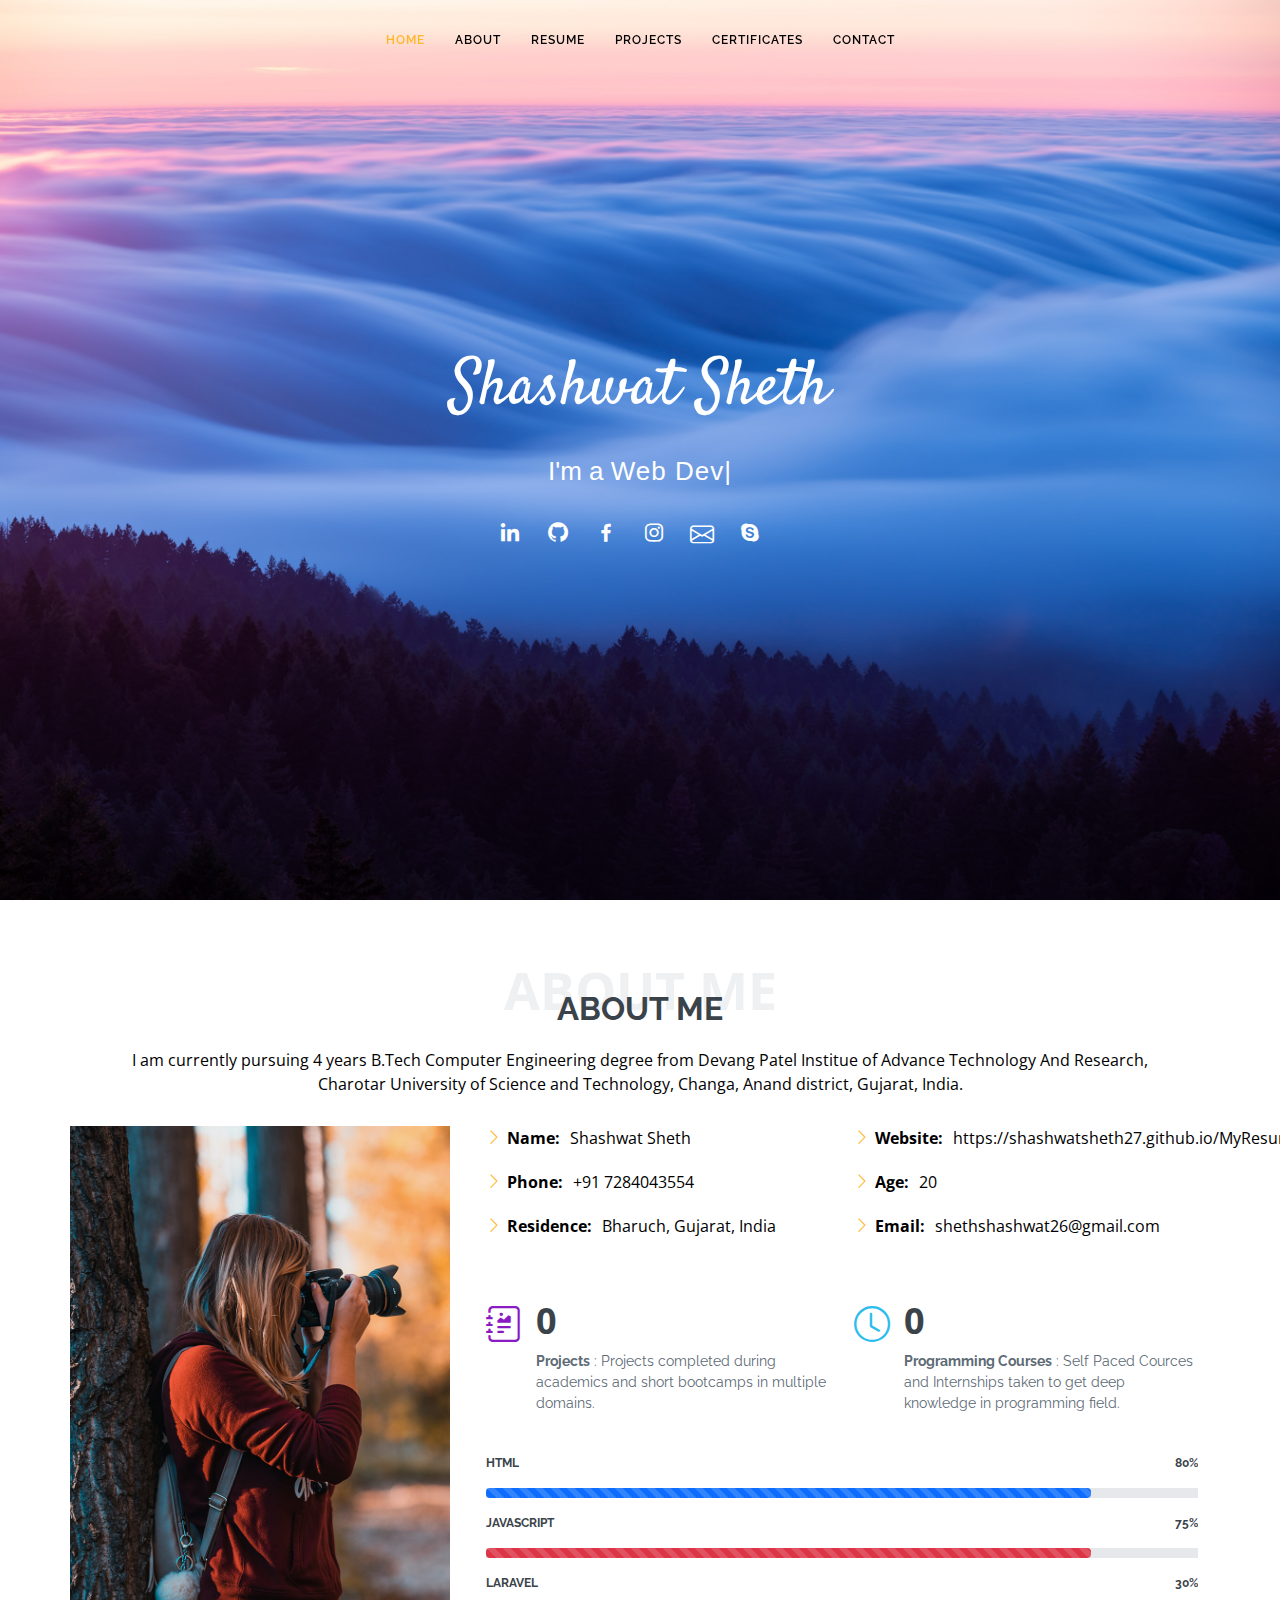
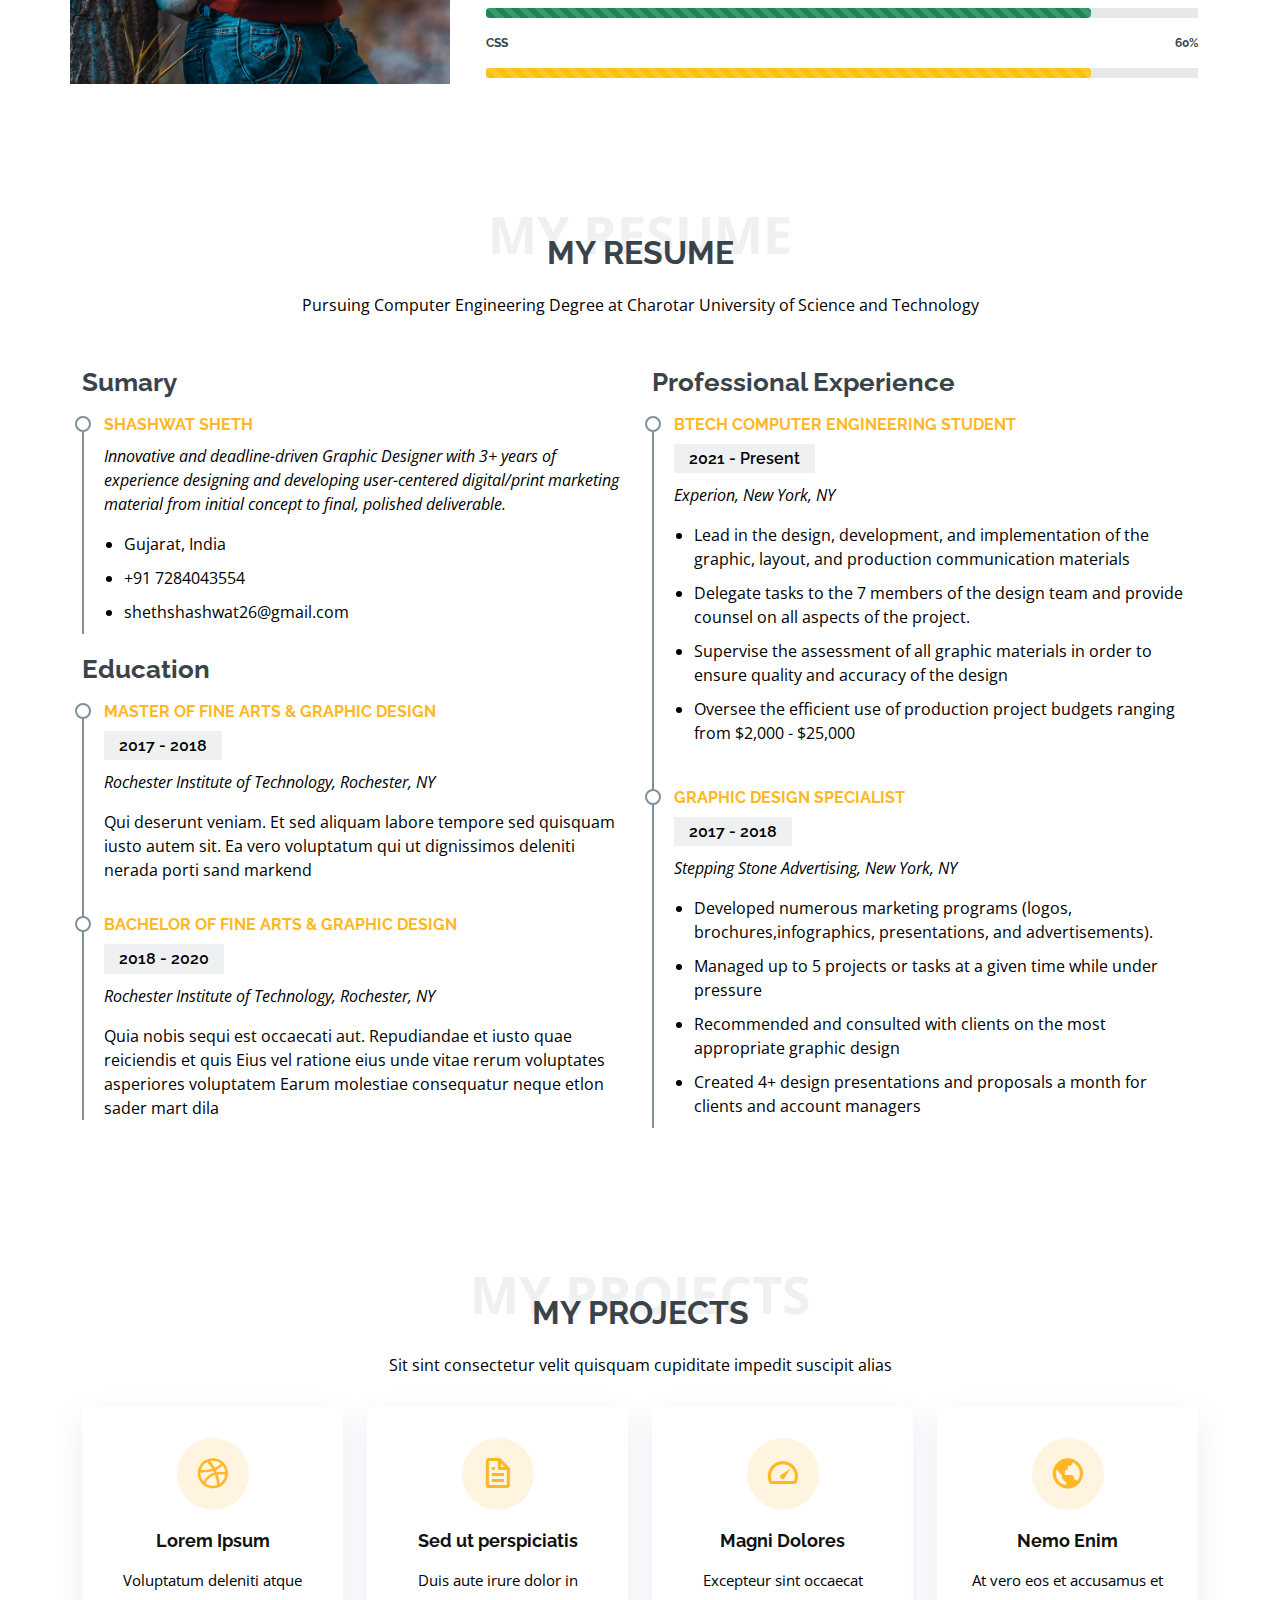
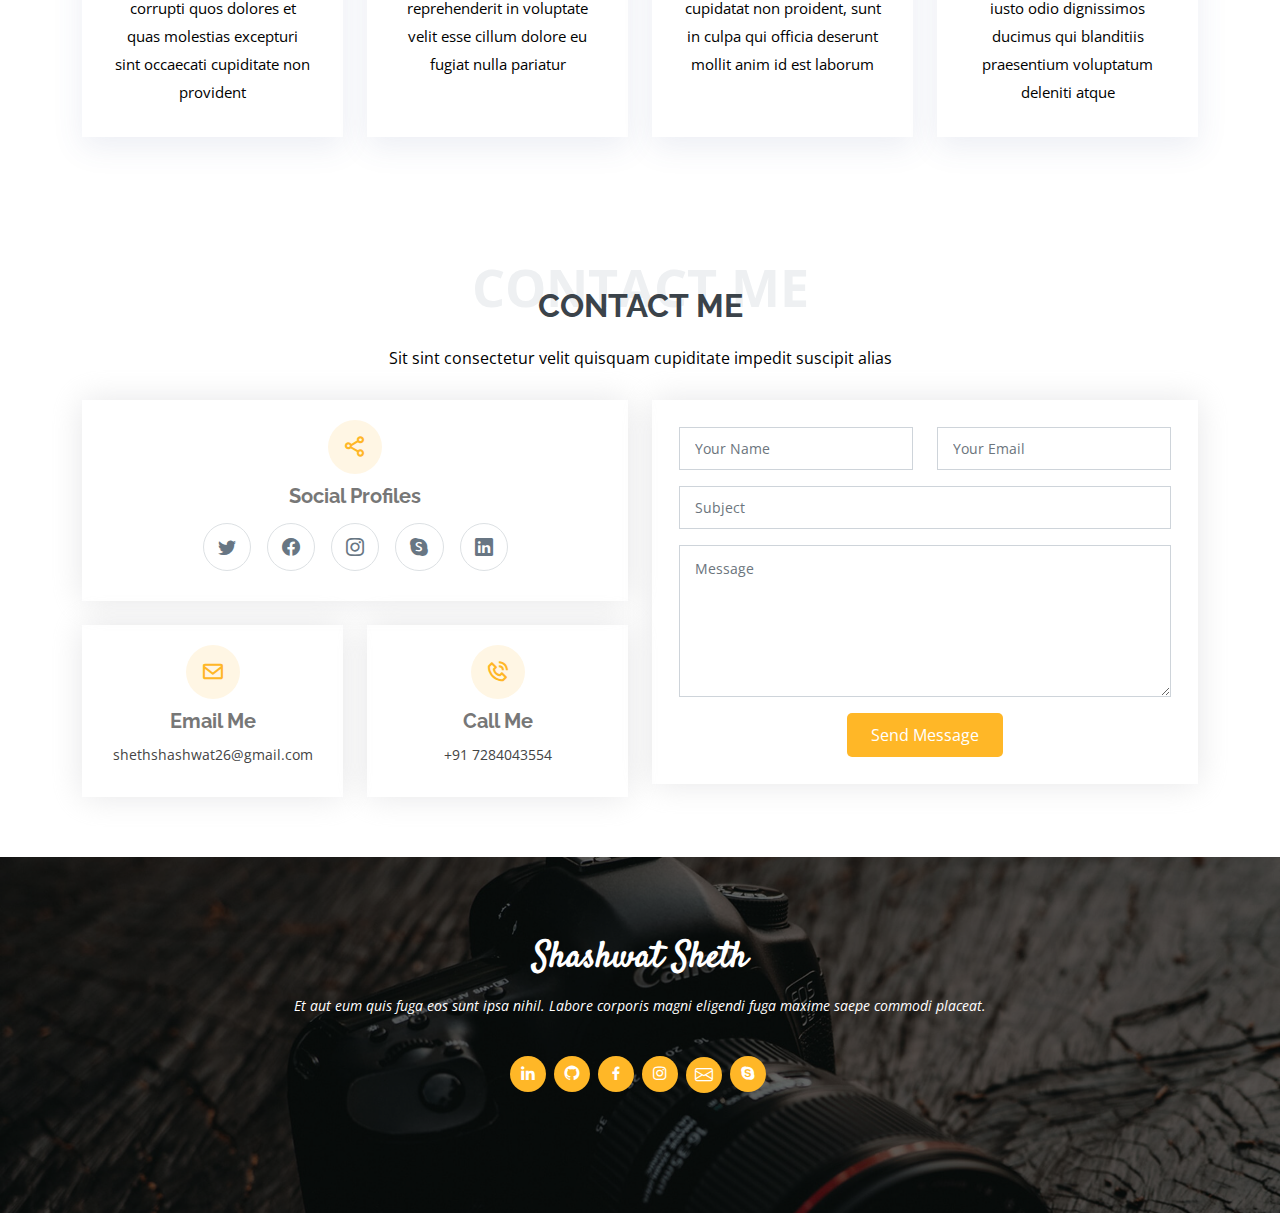
==== commit 59481ef4: "initial" ====
--- a/docs/index.html
+++ b/docs/index.html
@@ -77,10 +77,11 @@
       <p>I'm a <span class="typed"
           data-typed-items=" Web Developer, Competetive Programmer, BTech Computer Engineering Student"></span></p>
       <div class="social-links">
-        <a href="#" class="linkedin"><i class="bx bxl-linkedin"></i></a>
-        <a href="#" class="github"><i class="bx bxl-github"></i></a>
-        <a href="#" class="facebook"><i class="bx bxl-facebook"></i></a>
-        <a href="#" class="instagram"><i class="bx bxl-instagram"></i></a>
+        <a href="https://www.linkedin.com/in/shashwat-sheth-38b914203/" class="linkedin"><i class="bx bxl-linkedin"></i></a>
+        <a href="https://github.com/ShashwatSheth27" class="github"><i class="bx bxl-github"></i></a>
+        <a href="https://www.facebook.com/shashwat.sheth" class="facebook"><i class="bx bxl-facebook"></i></a>
+        <a href="https://www.instagram.com/_shashwatsheth_/" class="instagram"><i class="bx bxl-instagram"></i></a>
+        <a href="mailto:shethshashwat26@gmail.com"><i class="bi bi-envelope"></i></a>
         <a href="#" class="google-plus"><i class="bx bxl-skype"></i></a>
       </div>
       <!-- <a href="#about" class="btn-scroll scrollto" title="Scroll Down"><i class="bx bx-chevron-down"></i></a> -->
@@ -96,7 +97,10 @@
         <div class="section-title">
           <span>About Me</span>
           <h2>About Me</h2>
-          <p>Helloo! I am an Undergraduate Student pursuing bachelor's Degree '24</p>
+          <p>I am currently pursuing 4 years B.Tech Computer Engineering degree from
+            Devang Patel Institue of Advance Technology And Research,<br>
+            Charotar University of Science and Technology, Changa,
+            Anand district, Gujarat, India.</p>
         </div>
 
         <div class="row">
@@ -107,13 +111,13 @@
                 <div class="col-lg-6">
                   <ul>
                     <li><i class="bi bi-chevron-right"></i> <strong>Name:</strong> <span>Shashwat Sheth</span></li>
-                    <li><i class="bi bi-chevron-right"></i> <strong>Website:</strong> <span>https://shashwatsheth27.github.io/MyResume/</span></li>
                     <li><i class="bi bi-chevron-right"></i> <strong>Phone:</strong> <span>+91 7284043554</span></li>
-                    <li><i class="bi bi-chevron-right"></i> <strong>Residence:</strong> <span>Gujarat, India</span></li>
+                    <li><i class="bi bi-chevron-right"></i> <strong>Residence:</strong> <span>Bharuch, Gujarat, India</span></li>
                   </ul>
                 </div>
                 <div class="col-lg-6">
                   <ul>
+                    <li><i class="bi bi-chevron-right"></i> <strong>Website:</strong> <span>https://shashwatsheth27.github.io/MyResume</span></li>
                     <li><i class="bi bi-chevron-right"></i> <strong>Age:</strong> <span>20</span></li>
                     <!-- <li><i class="bi bi-chevron-right"></i> <strong>Degree:</strong> <span>Higher Secondary </span></li> -->
                     <li><i class="bi bi-chevron-right"></i> <strong>Email:</strong>
@@ -694,10 +698,11 @@
       <h3>Shashwat Sheth</h3>
       <p>Et aut eum quis fuga eos sunt ipsa nihil. Labore corporis magni eligendi fuga maxime saepe commodi placeat.</p>
       <div class="social-links">
-        <a href="#" class="linkedin"><i class="bx bxl-linkedin"></i></a>
-        <a href="#" class="github"><i class="bx bxl-github"></i></a>
-        <a href="#" class="facebook"><i class="bx bxl-facebook"></i></a>
-        <a href="#" class="instagram"><i class="bx bxl-instagram"></i></a>
+        <a href="https://www.linkedin.com/in/shashwat-sheth-38b914203/" class="linkedin"><i class="bx bxl-linkedin"></i></a>
+        <a href="https://github.com/ShashwatSheth27" class="github"><i class="bx bxl-github"></i></a>
+        <a href="https://www.facebook.com/shashwat.sheth" class="facebook"><i class="bx bxl-facebook"></i></a>
+        <a href="https://www.instagram.com/_shashwatsheth_/" class="instagram"><i class="bx bxl-instagram"></i></a>
+        <a href="mailto:shethshashwat26@gmail.com"><i class="bi bi-envelope"></i></a>
         <a href="#" class="google-plus"><i class="bx bxl-skype"></i></a>
       </div>
       <!-- <div class="copyright">
--- a/docs/assets/css/style.css
+++ b/docs/assets/css/style.css
@@ -98,7 +98,7 @@
   align-items: center;
   justify-content: space-between;
   padding: 10px 15px;
-  color: #fff;
+  color: rgb(0, 0, 0);
   white-space: nowrap;
   transition: 0.3s;
   font-size: 12px;
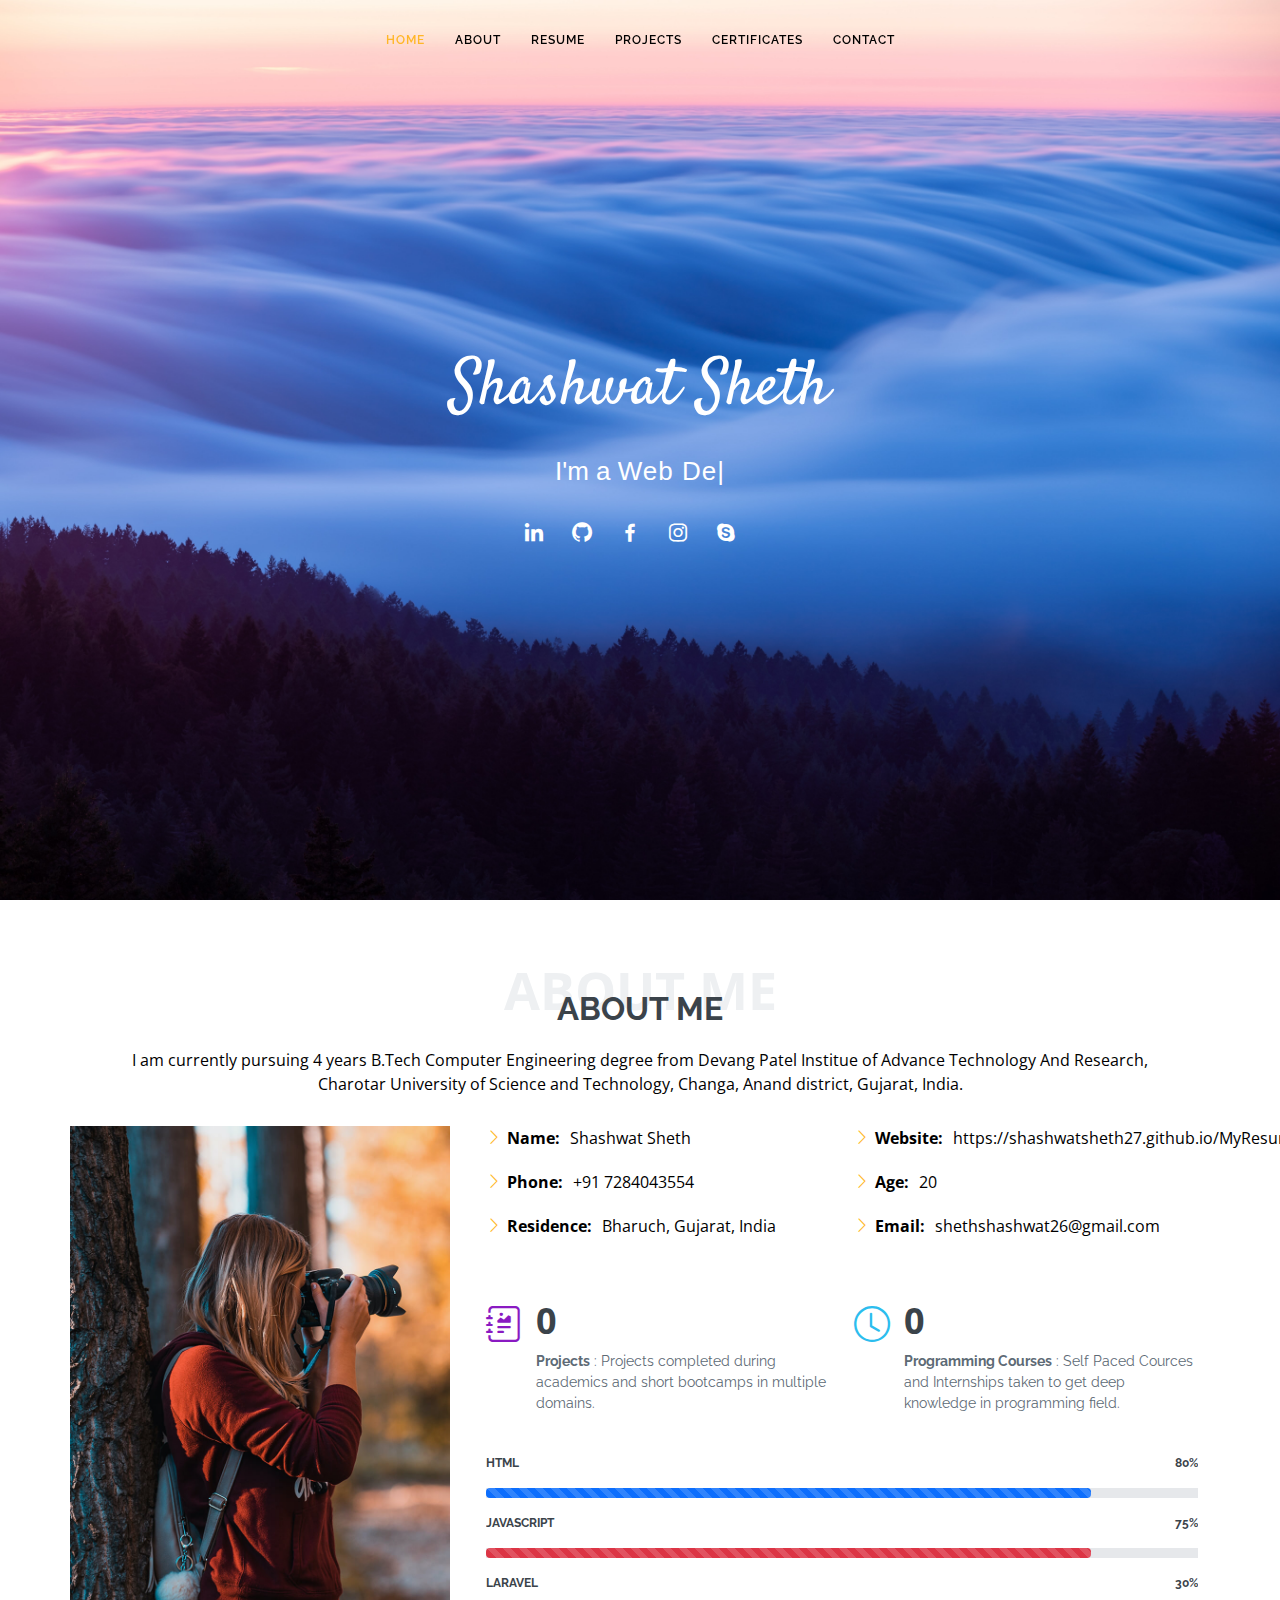
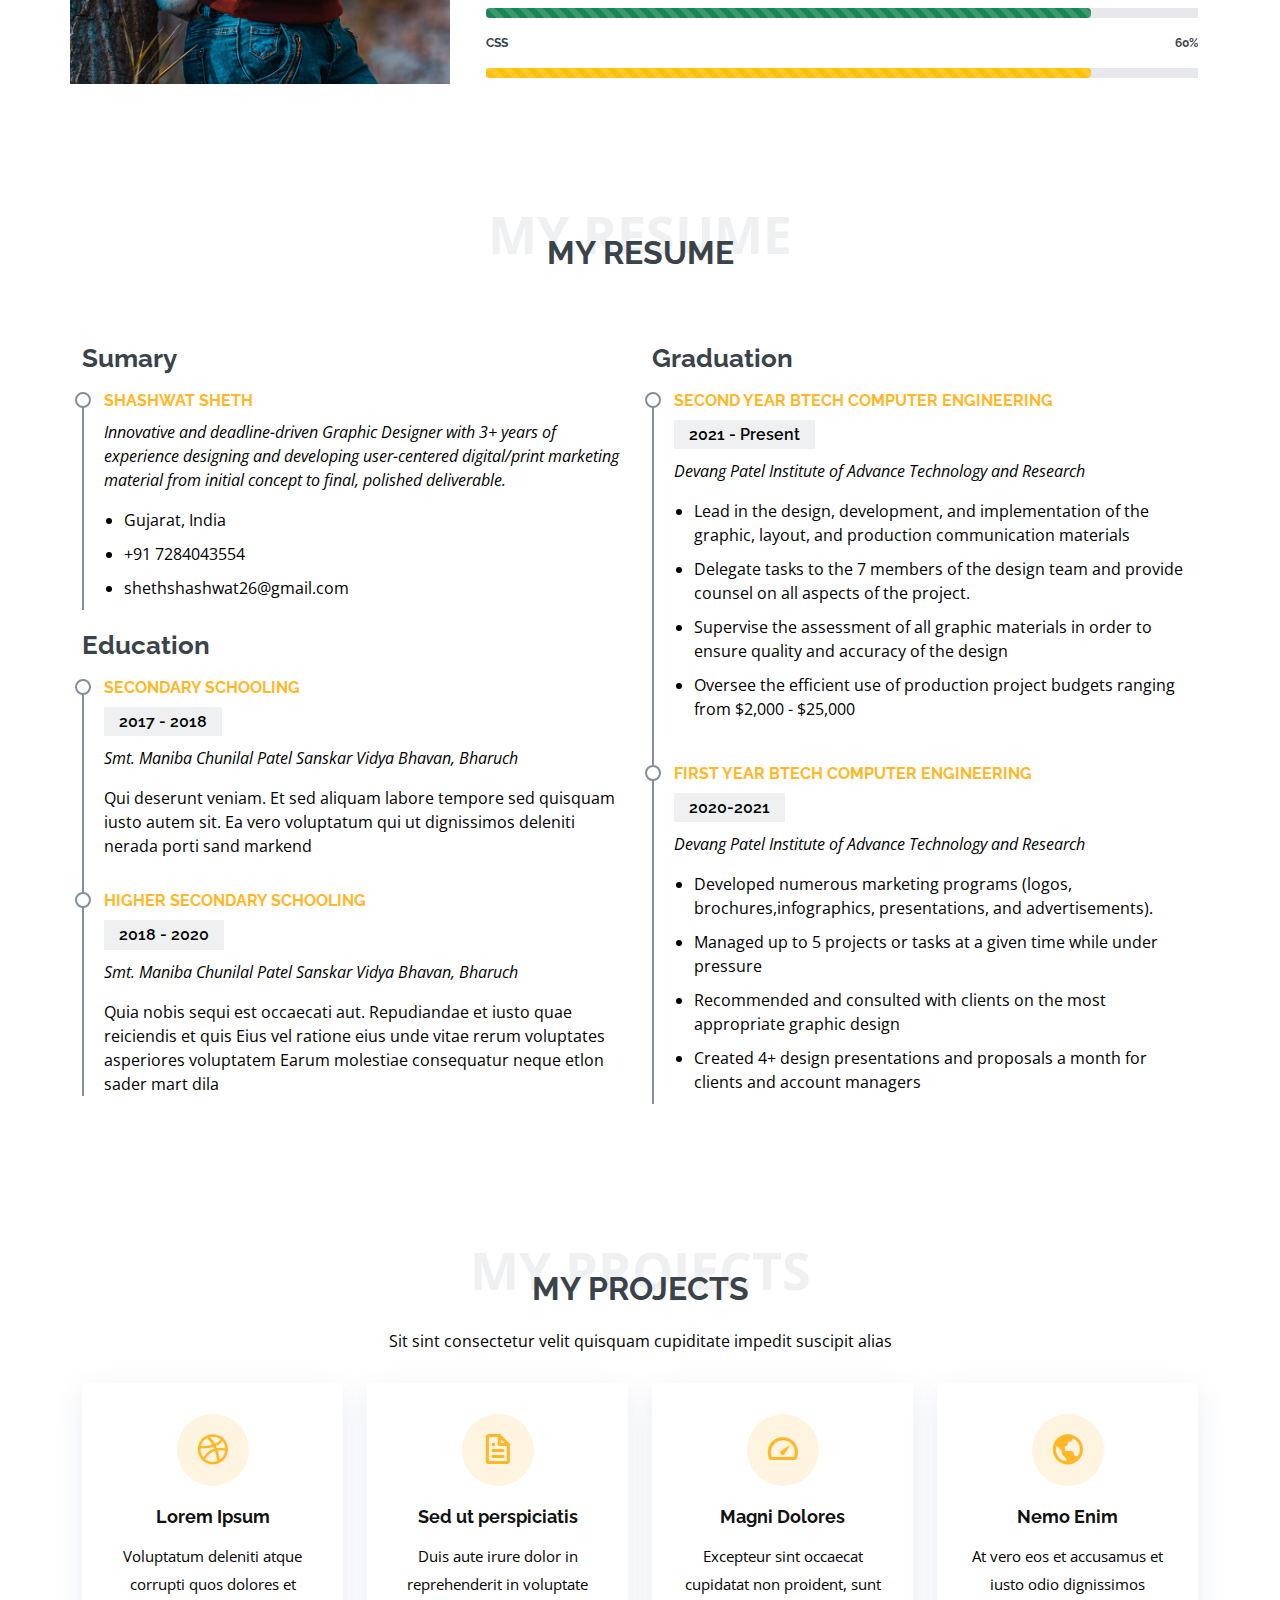
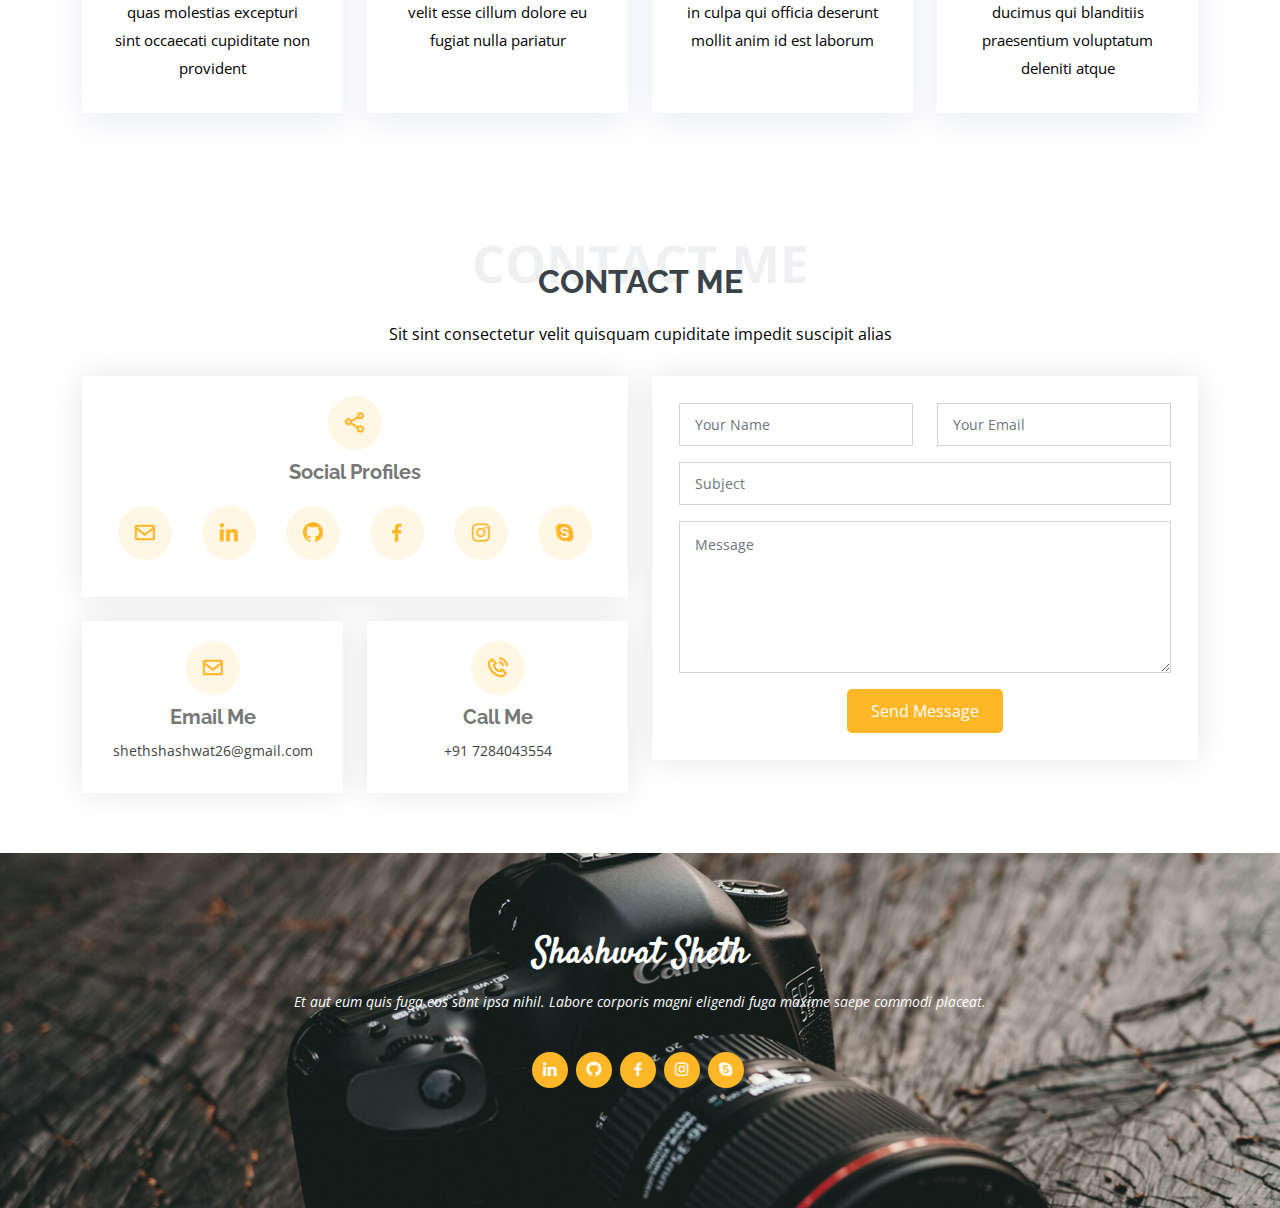
==== commit b244bce9: "initial" ====
--- a/docs/index.html
+++ b/docs/index.html
@@ -81,8 +81,7 @@
         <a href="https://github.com/ShashwatSheth27" class="github"><i class="bx bxl-github"></i></a>
         <a href="https://www.facebook.com/shashwat.sheth" class="facebook"><i class="bx bxl-facebook"></i></a>
         <a href="https://www.instagram.com/_shashwatsheth_/" class="instagram"><i class="bx bxl-instagram"></i></a>
-        <a href="mailto:shethshashwat26@gmail.com"><i class="bi bi-envelope"></i></a>
-        <a href="#" class="google-plus"><i class="bx bxl-skype"></i></a>
+        <a href="https://join.skype.com/invite/vnPhmI58wp8Z" class="google-plus"><i class="bx bxl-skype"></i></a>
       </div>
       <!-- <a href="#about" class="btn-scroll scrollto" title="Scroll Down"><i class="bx bx-chevron-down"></i></a> -->
     </div>
@@ -117,7 +116,7 @@
                 </div>
                 <div class="col-lg-6">
                   <ul>
-                    <li><i class="bi bi-chevron-right"></i> <strong>Website:</strong> <span>https://shashwatsheth27.github.io/MyResume</span></li>
+                    <li><i class="bi bi-chevron-right"></i> <strong>Website:</strong> <a>https://shashwatsheth27.github.io/MyResume</a></li>
                     <li><i class="bi bi-chevron-right"></i> <strong>Age:</strong> <span>20</span></li>
                     <!-- <li><i class="bi bi-chevron-right"></i> <strong>Degree:</strong> <span>Higher Secondary </span></li> -->
                     <li><i class="bi bi-chevron-right"></i> <strong>Email:</strong>
@@ -214,7 +213,6 @@
         <div class="section-title">
           <span>My Resume</span>
           <h2>My Resume</h2>
-          <p>Pursuing Computer Engineering Degree at Charotar University of Science and Technology</p>
         </div>
 
         <div class="row">
@@ -236,27 +234,27 @@
 
             <h3 class="resume-title">Education</h3>
             <div class="resume-item">
-              <h4>Master of Fine Arts &amp; Graphic Design</h4>
+              <h4>Secondary Schooling</h4>
               <h5>2017 - 2018</h5>
-              <p><em>Rochester Institute of Technology, Rochester, NY</em></p>
+              <p><em>Smt. Maniba Chunilal Patel Sanskar Vidya Bhavan, Bharuch</em></p>
               <p>Qui deserunt veniam. Et sed aliquam labore tempore sed quisquam iusto autem sit. Ea vero voluptatum qui
                 ut dignissimos deleniti nerada porti sand markend</p>
             </div>
             <div class="resume-item">
-              <h4>Bachelor of Fine Arts &amp; Graphic Design</h4>
+              <h4>Higher Secondary Schooling</h4>
               <h5>2018 - 2020</h5>
-              <p><em>Rochester Institute of Technology, Rochester, NY</em></p>
+              <p><em>Smt. Maniba Chunilal Patel Sanskar Vidya Bhavan, Bharuch</em></p>
               <p>Quia nobis sequi est occaecati aut. Repudiandae et iusto quae reiciendis et quis Eius vel ratione eius
                 unde vitae rerum voluptates asperiores voluptatem Earum molestiae consequatur neque etlon sader mart
                 dila</p>
             </div>
           </div>
           <div class="col-lg-6">
-            <h3 class="resume-title">Professional Experience</h3>
+            <h3 class="resume-title">Graduation</h3>
             <div class="resume-item">
-              <h4>BTech Computer Engineering Student</h4>
+              <h4>Second Year BTech Computer Engineering</h4>
               <h5>2021 - Present</h5>
-              <p><em>Experion, New York, NY </em></p>
+              <p><em>Devang Patel Institute of Advance Technology and Research</em></p>
               <p>
               <ul>
                 <li>Lead in the design, development, and implementation of the graphic, layout, and production
@@ -270,9 +268,9 @@
               </p>
             </div>
             <div class="resume-item">
-              <h4>Graphic design specialist</h4>
-              <h5>2017 - 2018</h5>
-              <p><em>Stepping Stone Advertising, New York, NY</em></p>
+              <h4>First Year BTech Computer Engineering</h4>
+              <h5>2020-2021</h5>
+              <p><em>Devang Patel Institute of Advance Technology and Research</em></p>
               <p>
               <ul>
                 <li>Developed numerous marketing programs (logos, brochures,infographics, presentations, and
@@ -634,11 +632,12 @@
                   <i class="bx bx-share-alt"></i>
                   <h3>Social Profiles</h3>
                   <div class="social-links">
-                    <a href="#" class="twitter"><i class="bi bi-twitter"></i></a>
-                    <a href="#" class="facebook"><i class="bi bi-facebook"></i></a>
-                    <a href="#" class="instagram"><i class="bi bi-instagram"></i></a>
-                    <a href="#" class="google-plus"><i class="bi bi-skype"></i></a>
-                    <a href="#" class="linkedin"><i class="bi bi-linkedin"></i></a>
+                    <a href="mailto:shethshashwat26@gmail.com"><i class="bx bx-envelope"></i></a>
+                    <a href="https://www.linkedin.com/in/shashwat-sheth-38b914203/" class="linkedin"><i class="bx bxl-linkedin"></i></a>
+                    <a href="https://github.com/ShashwatSheth27" class="github"><i class="bx bxl-github"></i></a>
+                    <a href="https://www.facebook.com/shashwat.sheth" class="facebook"><i class="bx bxl-facebook"></i></a>
+                    <a href="https://www.instagram.com/_shashwatsheth_/" class="instagram"><i class="bx bxl-instagram"></i></a>
+                    <a href="https://join.skype.com/invite/vnPhmI58wp8Z" class="google-plus"><i class="bx bxl-skype"></i></a>
                   </div>
                 </div>
               </div>
@@ -702,8 +701,7 @@
         <a href="https://github.com/ShashwatSheth27" class="github"><i class="bx bxl-github"></i></a>
         <a href="https://www.facebook.com/shashwat.sheth" class="facebook"><i class="bx bxl-facebook"></i></a>
         <a href="https://www.instagram.com/_shashwatsheth_/" class="instagram"><i class="bx bxl-instagram"></i></a>
-        <a href="mailto:shethshashwat26@gmail.com"><i class="bi bi-envelope"></i></a>
-        <a href="#" class="google-plus"><i class="bx bxl-skype"></i></a>
+        <a href="https://join.skype.com/invite/vnPhmI58wp8Z" class="google-plus"><i class="bx bxl-skype"></i></a>
       </div>
       <!-- <div class="copyright">
         &copy; Copyright <strong><span>Laura</span></strong>. All Rights Reserved
--- a/docs/assets/css/style.css
+++ b/docs/assets/css/style.css
@@ -1030,19 +1030,19 @@
   justify-content: center;
 }
 .contact .social-links a {
-  font-size: 18px;
+  font-size: 9px;
   display: inline-block;
   color: #687683;
   line-height: 1;
   margin: 0 8px;
   transition: 0.3s;
-  padding: 14px;
-  border-radius: 50px;
-  border: 1px solid #dde1e4;
+  padding: 7px;
+  border-radius: 10px;
+  /* border: 1px solid #dde1e4; */
 }
 .contact .social-links a:hover {
   color: #fff;
-  border-color: #ffb727;
+  /* border-color: #ffb727; */
   background: #ffb727;
 }
 .contact .php-email-form {
@@ -1154,7 +1154,7 @@
   right: 0;
   top: 0;
   bottom: 0;
-  background: rgba(0, 0, 0, 0.6);
+  /* background: rgba(6, 67, 248, 0.762); */
 }
 #footer .container {
   position: relative;
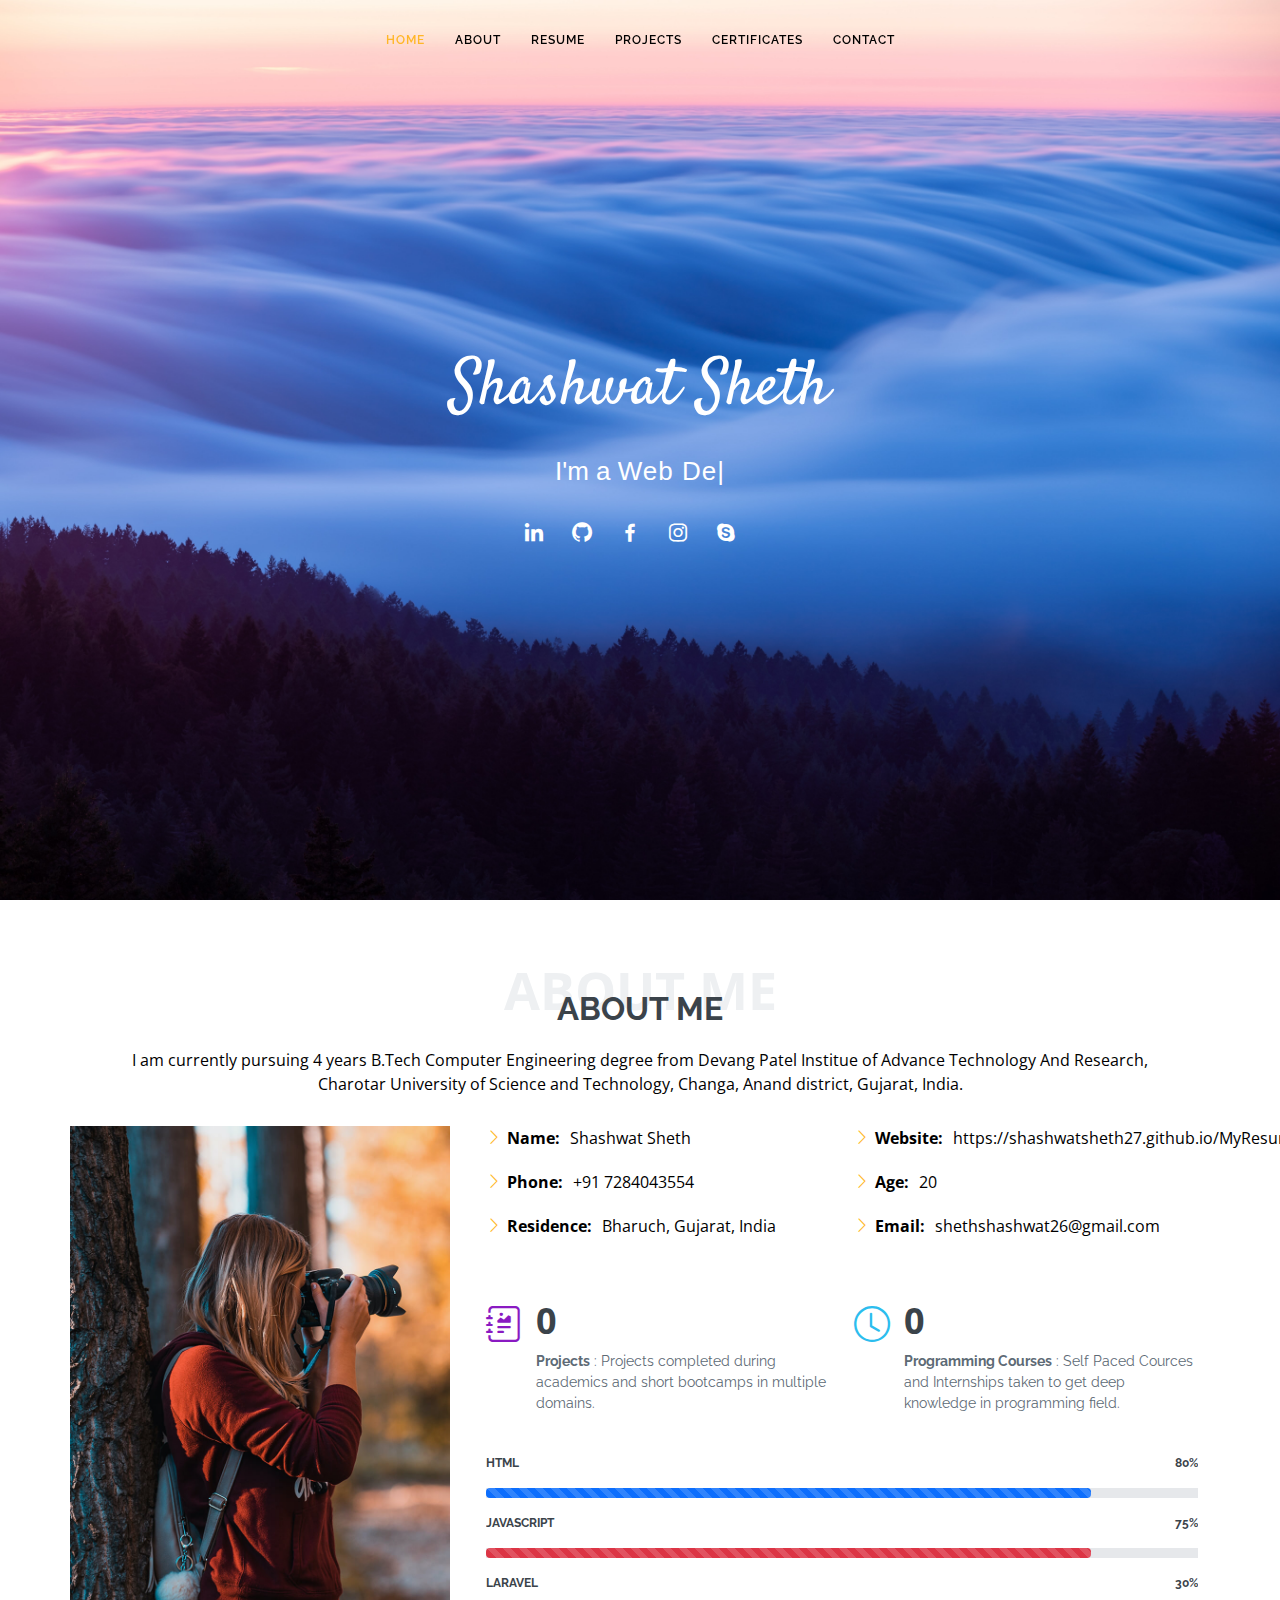
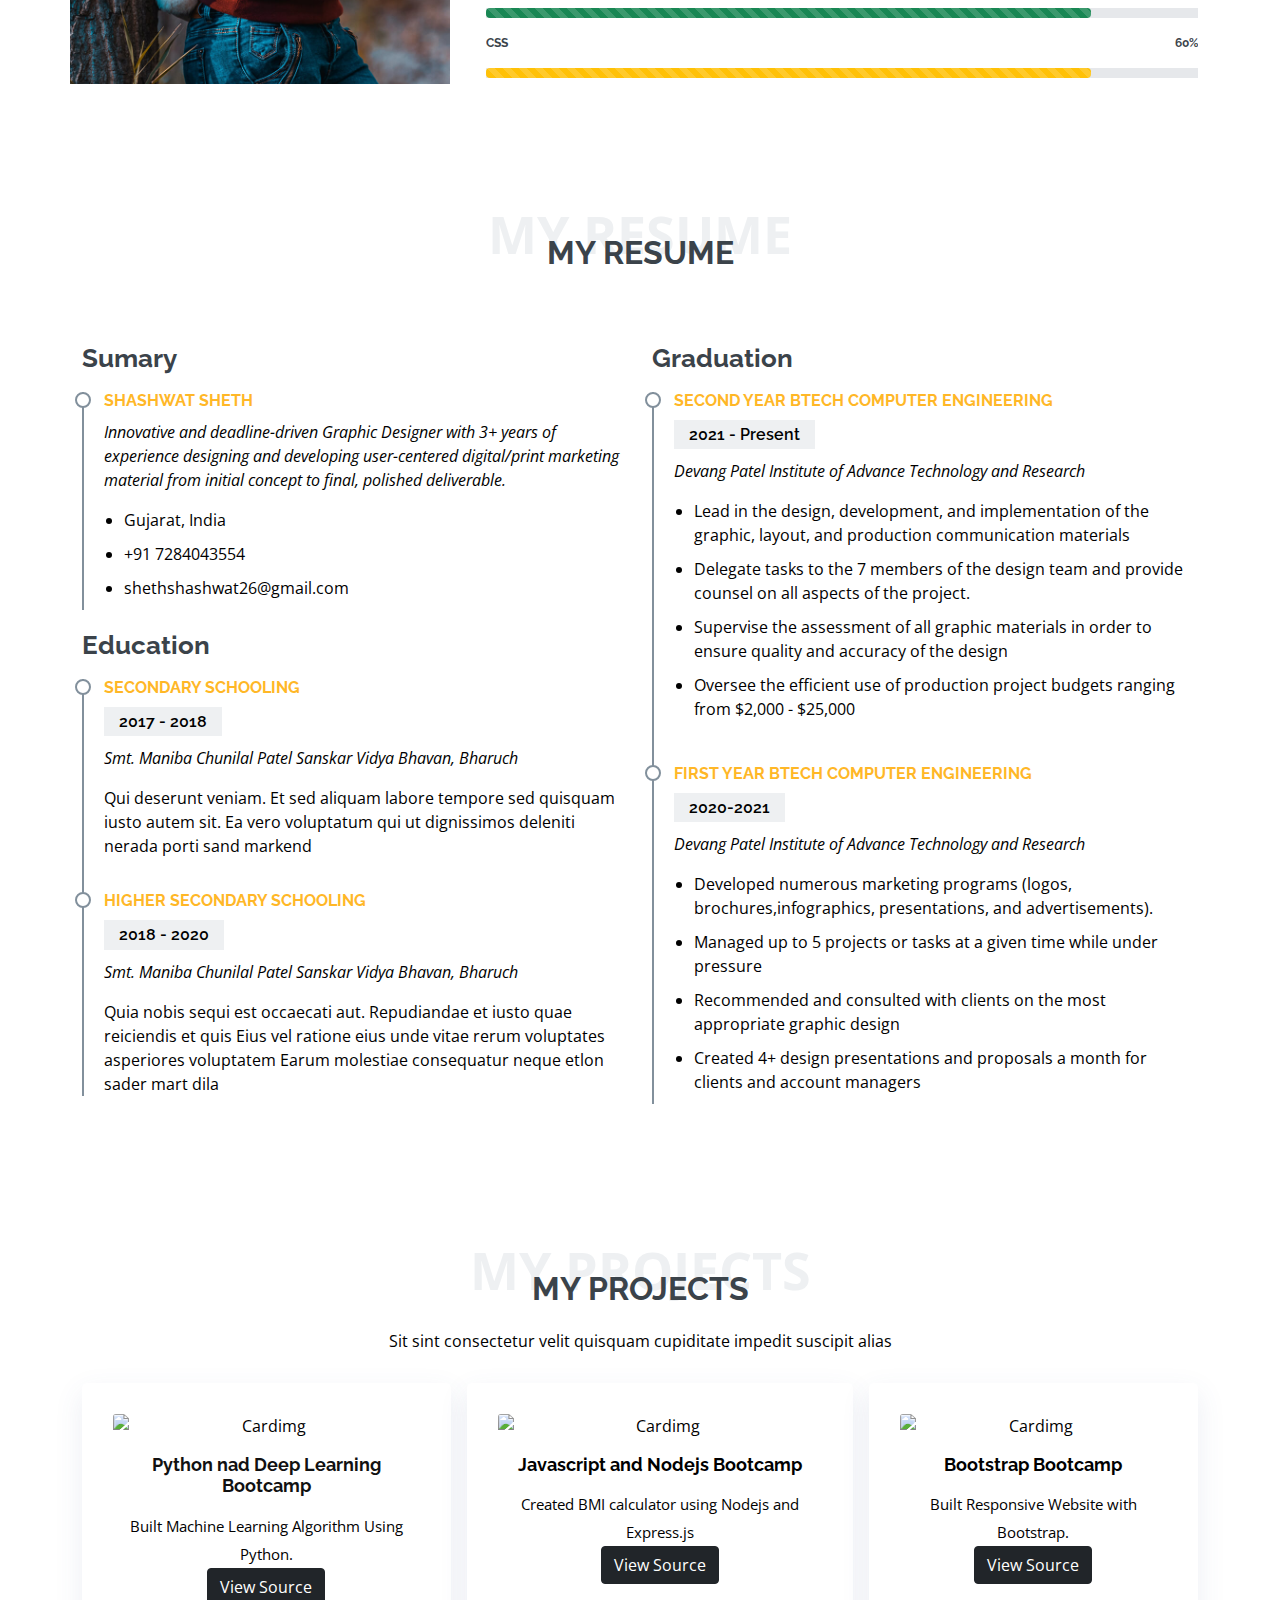
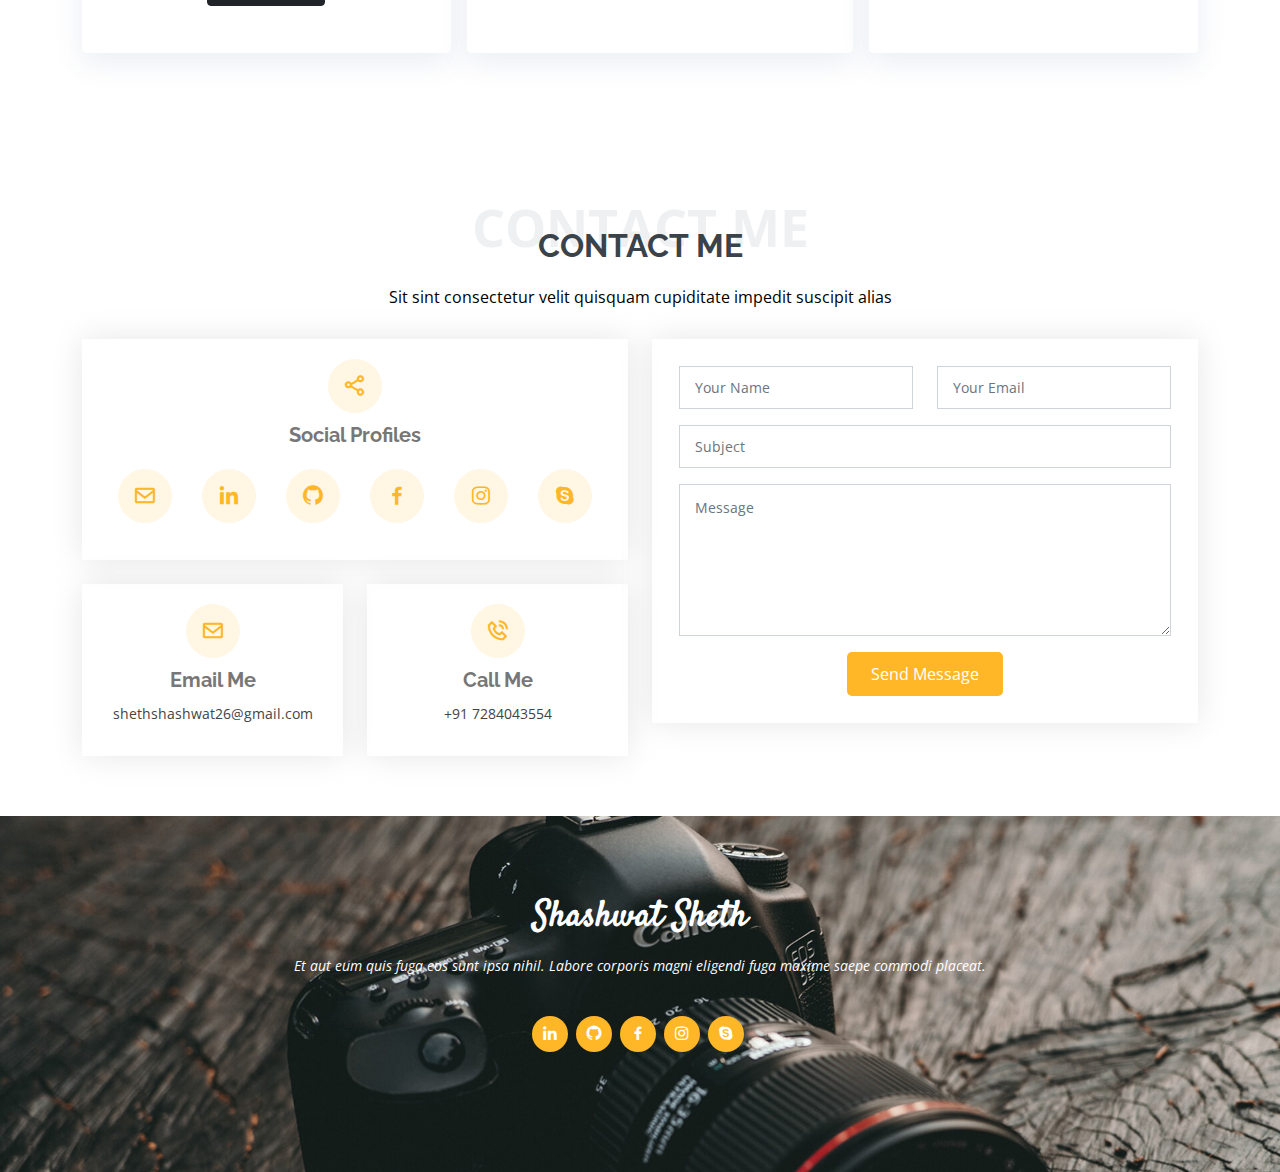
==== commit 1ce21e77: "initial" ====
--- a/docs/index.html
+++ b/docs/index.html
@@ -37,7 +37,7 @@
 <body>
 
   <!-- ======= Header ======= -->
-  <header id="header" class="fixed-top d-flex justify-content-center align-items-center header-transparent">
+  <header id="header" class="fixed-top d-flex justify-content-center header-transparent">
 
     <nav id="navbar" class="navbar">
       <ul>
@@ -65,7 +65,7 @@
         </li>
         <li><a class="nav-link scrollto" href="#contact">Contact</a></li>
       </ul>
-      <i class="bi bi-list mobile-nav-toggle"></i>
+      <i class="bi bi-list mobile-nav-toggle justify-content-lg-start"></i>
     </nav><!-- .navbar -->
 
   </header><!-- End Header -->
@@ -77,7 +77,8 @@
       <p>I'm a <span class="typed"
           data-typed-items=" Web Developer, Competetive Programmer, BTech Computer Engineering Student"></span></p>
       <div class="social-links">
-        <a href="https://www.linkedin.com/in/shashwat-sheth-38b914203/" class="linkedin"><i class="bx bxl-linkedin"></i></a>
+        <a href="https://www.linkedin.com/in/shashwat-sheth-38b914203/" class="linkedin"><i
+            class="bx bxl-linkedin"></i></a>
         <a href="https://github.com/ShashwatSheth27" class="github"><i class="bx bxl-github"></i></a>
         <a href="https://www.facebook.com/shashwat.sheth" class="facebook"><i class="bx bxl-facebook"></i></a>
         <a href="https://www.instagram.com/_shashwatsheth_/" class="instagram"><i class="bx bxl-instagram"></i></a>
@@ -111,12 +112,15 @@
                   <ul>
                     <li><i class="bi bi-chevron-right"></i> <strong>Name:</strong> <span>Shashwat Sheth</span></li>
                     <li><i class="bi bi-chevron-right"></i> <strong>Phone:</strong> <span>+91 7284043554</span></li>
-                    <li><i class="bi bi-chevron-right"></i> <strong>Residence:</strong> <span>Bharuch, Gujarat, India</span></li>
+                    <li><i class="bi bi-chevron-right"></i> <strong>Residence:</strong> <span>Bharuch, Gujarat,
+                        India</span></li>
                   </ul>
                 </div>
                 <div class="col-lg-6">
                   <ul>
-                    <li><i class="bi bi-chevron-right"></i> <strong>Website:</strong> <a>https://shashwatsheth27.github.io/MyResume</a></li>
+                    <li><i class="bi bi-chevron-right"></i> <strong>Website:</strong>
+                      <a>https://shashwatsheth27.github.io/MyResume</a>
+                    </li>
                     <li><i class="bi bi-chevron-right"></i> <strong>Age:</strong> <span>20</span></li>
                     <!-- <li><i class="bi bi-chevron-right"></i> <strong>Degree:</strong> <span>Higher Secondary </span></li> -->
                     <li><i class="bi bi-chevron-right"></i> <strong>Email:</strong>
@@ -141,7 +145,8 @@
                     <i class="bi bi-journal-richtext" style="color: #8a1ac2;"></i>
                     <span data-purecounter-start="0" data-purecounter-end="21" data-purecounter-duration="1"
                       class="purecounter"></span>
-                    <p><strong>Projects</strong>  : Projects completed during academics and short bootcamps in multiple domains.
+                    <p><strong>Projects</strong> : Projects completed during academics and short bootcamps in multiple
+                      domains.
                     </p>
                   </div>
                 </div>
@@ -151,7 +156,8 @@
                     <i class="bi bi-clock" style="color: #2cbdee;"></i>
                     <span data-purecounter-start="0" data-purecounter-end="08" data-purecounter-duration="1"
                       class="purecounter"></span>
-                    <p><strong>Programming Courses</strong>  : Self Paced Cources and Internships taken to get deep knowledge in programming field.</p>
+                    <p><strong>Programming Courses</strong> : Self Paced Cources and Internships taken to get deep
+                      knowledge in programming field.</p>
                   </div>
                 </div>
 
@@ -170,15 +176,17 @@
               <div class="progress">
                 <span class="skill">HTML <i class="val">80%</i></span>
                 <div class="progress-bar-wrap">
-                  <div class="progress-bar progress-bar-striped progress-bar-animated rounded" role="progressbar" aria-valuenow="80" aria-valuemin="0" aria-valuemax="100" style="width: 85%">
-                  </div>
-                </div>
-              </div>
-              
+                  <div class="progress-bar progress-bar-striped progress-bar-animated rounded" role="progressbar"
+                    aria-valuenow="80" aria-valuemin="0" aria-valuemax="100" style="width: 85%">
+                  </div>
+                </div>
+              </div>
+
               <div class="progress">
                 <span class="skill">JavaScript <i class="val">75%</i></span>
                 <div class="progress-bar-wrap">
-                  <div class="progress-bar progress-bar-striped progress-bar-animated bg-danger rounded" role="progressbar" aria-valuenow="40" aria-valuemin="0" aria-valuemax="100" style="width: 85%">
+                  <div class="progress-bar progress-bar-striped progress-bar-animated bg-danger rounded"
+                    role="progressbar" aria-valuenow="40" aria-valuemin="0" aria-valuemax="100" style="width: 85%">
                   </div>
                 </div>
               </div>
@@ -186,15 +194,17 @@
               <div class="progress">
                 <span class="skill">Laravel <i class="val">30%</i></span>
                 <div class="progress-bar-wrap">
-                  <div class="progress-bar progress-bar-striped progress-bar-animated bg-success rounded" role="progressbar" aria-valuenow="30" aria-valuemin="0" aria-valuemax="100" style="width: 85%">
-                  </div>
-                </div>
-              </div>
-              
+                  <div class="progress-bar progress-bar-striped progress-bar-animated bg-success rounded"
+                    role="progressbar" aria-valuenow="30" aria-valuemin="0" aria-valuemax="100" style="width: 85%">
+                  </div>
+                </div>
+              </div>
+
               <div class="progress">
                 <span class="skill">CSS <i class="val">60%</i></span>
                 <div class="progress-bar-wrap">
-                  <div class="progress-bar progress-bar-striped progress-bar-animated bg-warning rounded" role="progressbar" aria-valuenow="60" aria-valuemin="0" aria-valuemax="100" style="width: 85%">
+                  <div class="progress-bar progress-bar-striped progress-bar-animated bg-warning rounded"
+                    role="progressbar" aria-valuenow="60" aria-valuemin="0" aria-valuemax="100" style="width: 85%">
                   </div>
                 </div>
               </div>
@@ -296,45 +306,44 @@
           <h2>My Projects</h2>
           <p>Sit sint consectetur velit quisquam cupiditate impedit suscipit alias</p>
         </div>
-
-        <div class="row">
-          <div class="col-md-6 col-lg-3 d-flex align-items-stretch mb-5 mb-lg-0">
-            <div class="icon-box">
-              <div class="icon"><i class="bx bxl-dribbble"></i></div>
-              <h4 class="title"><a href="">Lorem Ipsum</a></h4>
-              <p class="description">Voluptatum deleniti atque corrupti quos dolores et quas molestias excepturi sint
-                occaecati cupiditate non provident</p>
-            </div>
-          </div>
-
-          <div class="col-md-6 col-lg-3 d-flex align-items-stretch mb-5 mb-lg-0">
-            <div class="icon-box">
-              <div class="icon"><i class="bx bx-file"></i></div>
-              <h4 class="title"><a href="">Sed ut perspiciatis</a></h4>
-              <p class="description">Duis aute irure dolor in reprehenderit in voluptate velit esse cillum dolore eu
-                fugiat nulla pariatur</p>
-            </div>
-          </div>
-
-          <div class="col-md-6 col-lg-3 d-flex align-items-stretch mb-5 mb-lg-0">
-            <div class="icon-box">
-              <div class="icon"><i class="bx bx-tachometer"></i></div>
-              <h4 class="title"><a href="">Magni Dolores</a></h4>
-              <p class="description">Excepteur sint occaecat cupidatat non proident, sunt in culpa qui officia deserunt
-                mollit anim id est laborum</p>
-            </div>
-          </div>
-
-          <div class="col-md-6 col-lg-3 d-flex align-items-stretch mb-5 mb-lg-0">
-            <div class="icon-box">
-              <div class="icon"><i class="bx bx-world"></i></div>
-              <h4 class="title"><a href="">Nemo Enim</a></h4>
-              <p class="description">At vero eos et accusamus et iusto odio dignissimos ducimus qui blanditiis
-                praesentium voluptatum deleniti atque</p>
-            </div>
-          </div>
-
-        </div>
+        <div class="d-flex">
+          <div class="d-flex mb-4 flex-column flex-md-row justify-content-md-evenly gap-3">
+            <div class="card">
+              <img
+                src="https://github.com/ShapeAI/PYTHON-AND-DATA-ANALYTICS/blob/main/Python_and_deep_learning.png?raw=true"
+                class="card-img-top" alt="Cardimg">
+              <div class="card-body">
+                <h5 class="card-title"><a>Python nad Deep Learning Bootcamp</a></h5>
+                <p class="card-text">Built Machine Learning Algorithm Using Python.</p>
+                <a href="https://github.com/ShashwatSheth27/ShapeAI_Shashwat_Sheth_DL" class="btn btn-dark">View Source
+                  <i class="fab fa-github"></i></a>
+              </div>
+            </div>
+            <div class="card">
+              <img src="https://github.com/ShapeAI/PYTHON-AND-DATA-ANALYTICS/blob/main/JavaScriptandNodejs.png?raw=true"
+                class="card-img-top" alt="Cardimg">
+              <div class="card-body">
+                <h5 class="card-title">Javascript and Nodejs Bootcamp</h5>
+                <p class="card-text">Created BMI calculator using Nodejs and Express.js</p>
+                <a href="https://github.com/ShashwatSheth27/ShapeAI_Shashwat_Sheth_nodeJS" class="btn btn-dark">View
+                  Source <i class="fab fa-github"></i></a>
+              </div>
+            </div>
+            <div class="card">
+              <img
+                src="https://raw.githubusercontent.com/ShapeAI/PYTHON-AND-DATA-ANALYTICS/main/YOUTUBE%20THUMBNAIL.png"
+                class="card-img-top" alt="Cardimg">
+              <div class="card-body">
+                <h5 class="card-title">Bootstrap Bootcamp</h5>
+                <p class="card-text">Built Responsive Website with Bootstrap.</p>
+                <a href="https://github.com/ShashwatSheth27/ShapeAI_Shashwat_Sheth_bootstrap" class="btn btn-dark">View
+                  Source <i class="fab fa-github"></i></a>
+              </div>
+            </div>
+          </div>
+        </div>
+
+      </div>
 
       </div>
     </section>
@@ -633,11 +642,15 @@
                   <h3>Social Profiles</h3>
                   <div class="social-links">
                     <a href="mailto:shethshashwat26@gmail.com"><i class="bx bx-envelope"></i></a>
-                    <a href="https://www.linkedin.com/in/shashwat-sheth-38b914203/" class="linkedin"><i class="bx bxl-linkedin"></i></a>
+                    <a href="https://www.linkedin.com/in/shashwat-sheth-38b914203/" class="linkedin"><i
+                        class="bx bxl-linkedin"></i></a>
                     <a href="https://github.com/ShashwatSheth27" class="github"><i class="bx bxl-github"></i></a>
-                    <a href="https://www.facebook.com/shashwat.sheth" class="facebook"><i class="bx bxl-facebook"></i></a>
-                    <a href="https://www.instagram.com/_shashwatsheth_/" class="instagram"><i class="bx bxl-instagram"></i></a>
-                    <a href="https://join.skype.com/invite/vnPhmI58wp8Z" class="google-plus"><i class="bx bxl-skype"></i></a>
+                    <a href="https://www.facebook.com/shashwat.sheth" class="facebook"><i
+                        class="bx bxl-facebook"></i></a>
+                    <a href="https://www.instagram.com/_shashwatsheth_/" class="instagram"><i
+                        class="bx bxl-instagram"></i></a>
+                    <a href="https://join.skype.com/invite/vnPhmI58wp8Z" class="google-plus"><i
+                        class="bx bxl-skype"></i></a>
                   </div>
                 </div>
               </div>
@@ -697,7 +710,8 @@
       <h3>Shashwat Sheth</h3>
       <p>Et aut eum quis fuga eos sunt ipsa nihil. Labore corporis magni eligendi fuga maxime saepe commodi placeat.</p>
       <div class="social-links">
-        <a href="https://www.linkedin.com/in/shashwat-sheth-38b914203/" class="linkedin"><i class="bx bxl-linkedin"></i></a>
+        <a href="https://www.linkedin.com/in/shashwat-sheth-38b914203/" class="linkedin"><i
+            class="bx bxl-linkedin"></i></a>
         <a href="https://github.com/ShashwatSheth27" class="github"><i class="bx bxl-github"></i></a>
         <a href="https://www.facebook.com/shashwat.sheth" class="facebook"><i class="bx bxl-facebook"></i></a>
         <a href="https://www.instagram.com/_shashwatsheth_/" class="instagram"><i class="bx bxl-instagram"></i></a>
--- a/docs/assets/css/style.css
+++ b/docs/assets/css/style.css
@@ -637,7 +637,7 @@
 /*--------------------------------------------------------------
 # My Projects
 --------------------------------------------------------------*/
-.projects .icon-box {
+.projects .card {
   padding: 30px;
   position: relative;
   overflow: hidden;
@@ -647,39 +647,24 @@
   text-align: center;
   border: 1px solid #fff;
 }
-.projects .icon {
-  margin: 0 auto 20px auto;
-  padding-top: 17px;
-  display: inline-block;
-  text-align: center;
-  border-radius: 50%;
-  width: 72px;
-  height: 72px;
-  background: #fff4df;
-}
-.projects .icon i {
-  font-size: 36px;
-  line-height: 1;
-  color: #ffb727;
-}
-.projects .title {
+.projects .card-title {
   font-weight: 700;
   margin-bottom: 15px;
   font-size: 18px;
 }
-.projects .title a {
+.projects .card-title a {
   color: #111;
   transition: 0.3s;
 }
-.projects .description {
+.projects .card-text {
   font-size: 15px;
   line-height: 28px;
   margin-bottom: 0;
 }
-.projects .icon-box:hover {
+.projects .card:hover {
   border-color: #ffb727;
 }
-.projects .icon-box:hover .title a {
+.projects .card:hover .card-title a {
   color: #ffb727;
 }
 
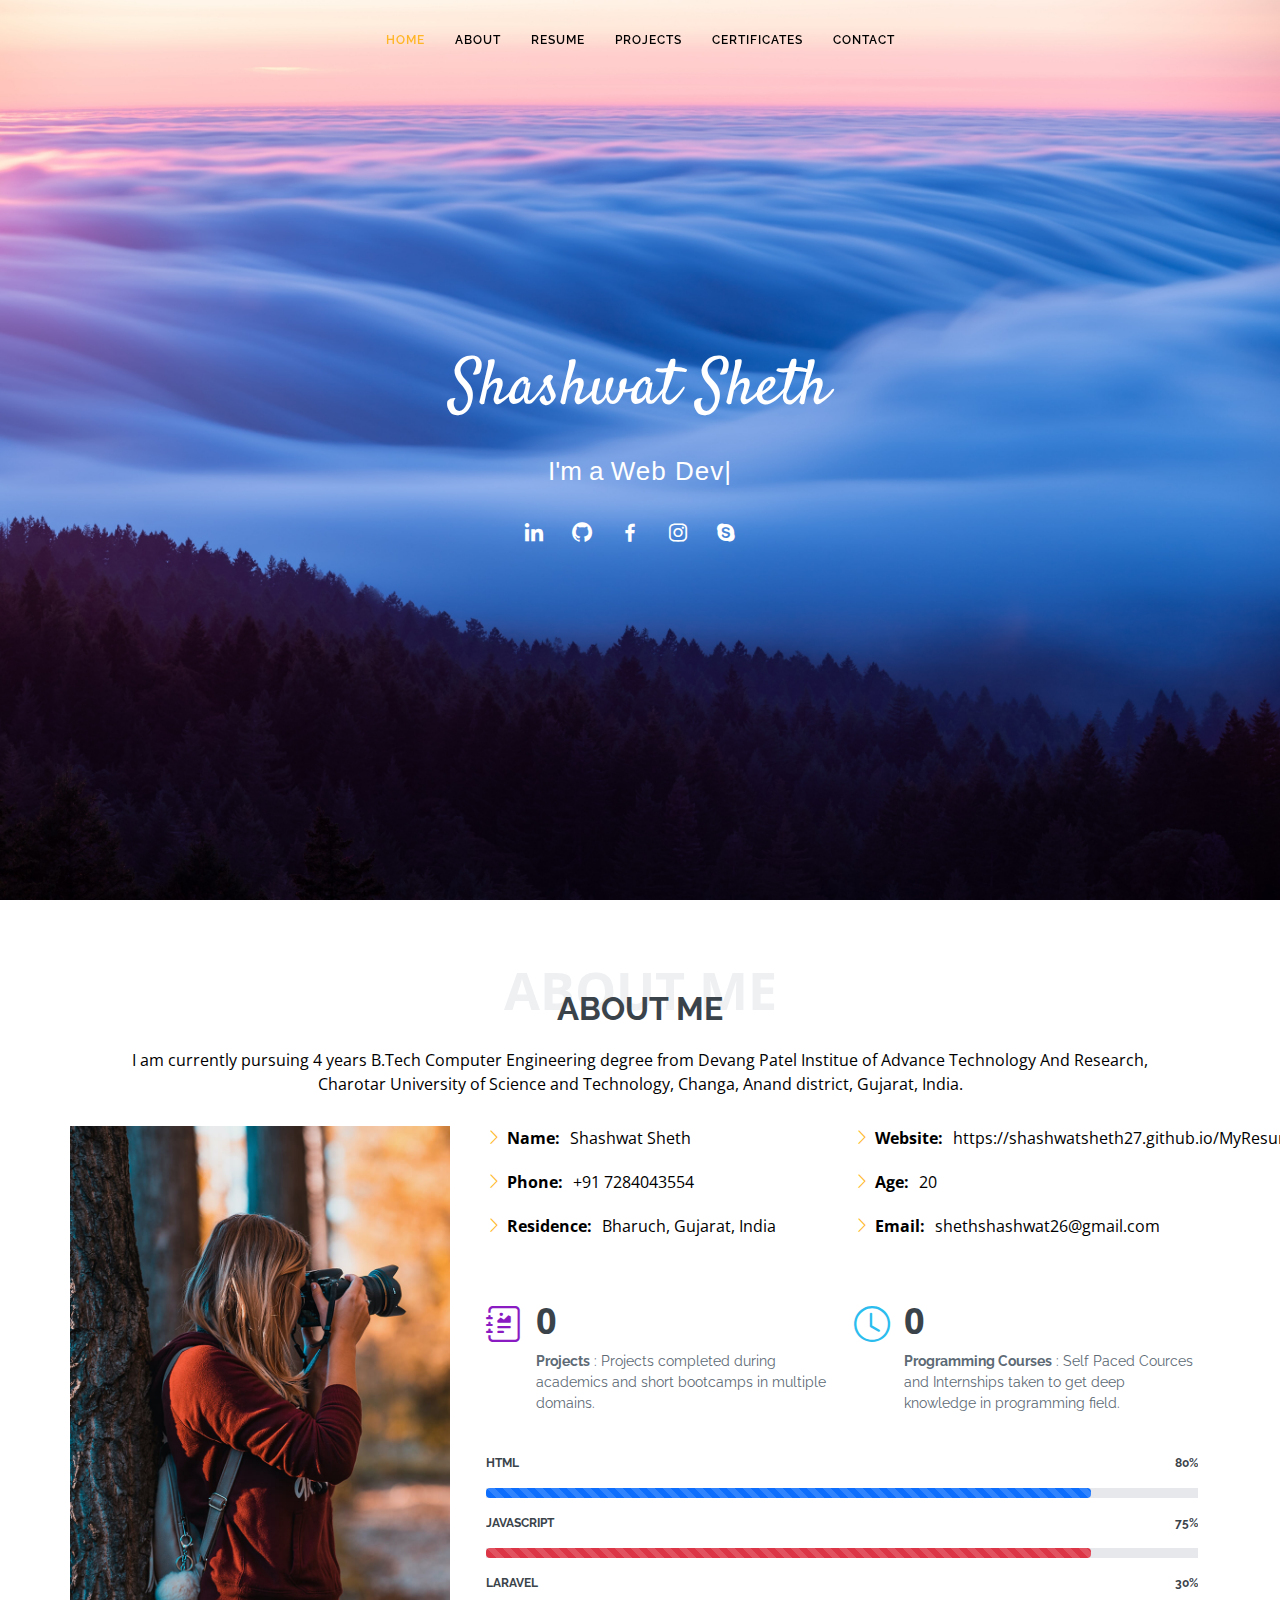
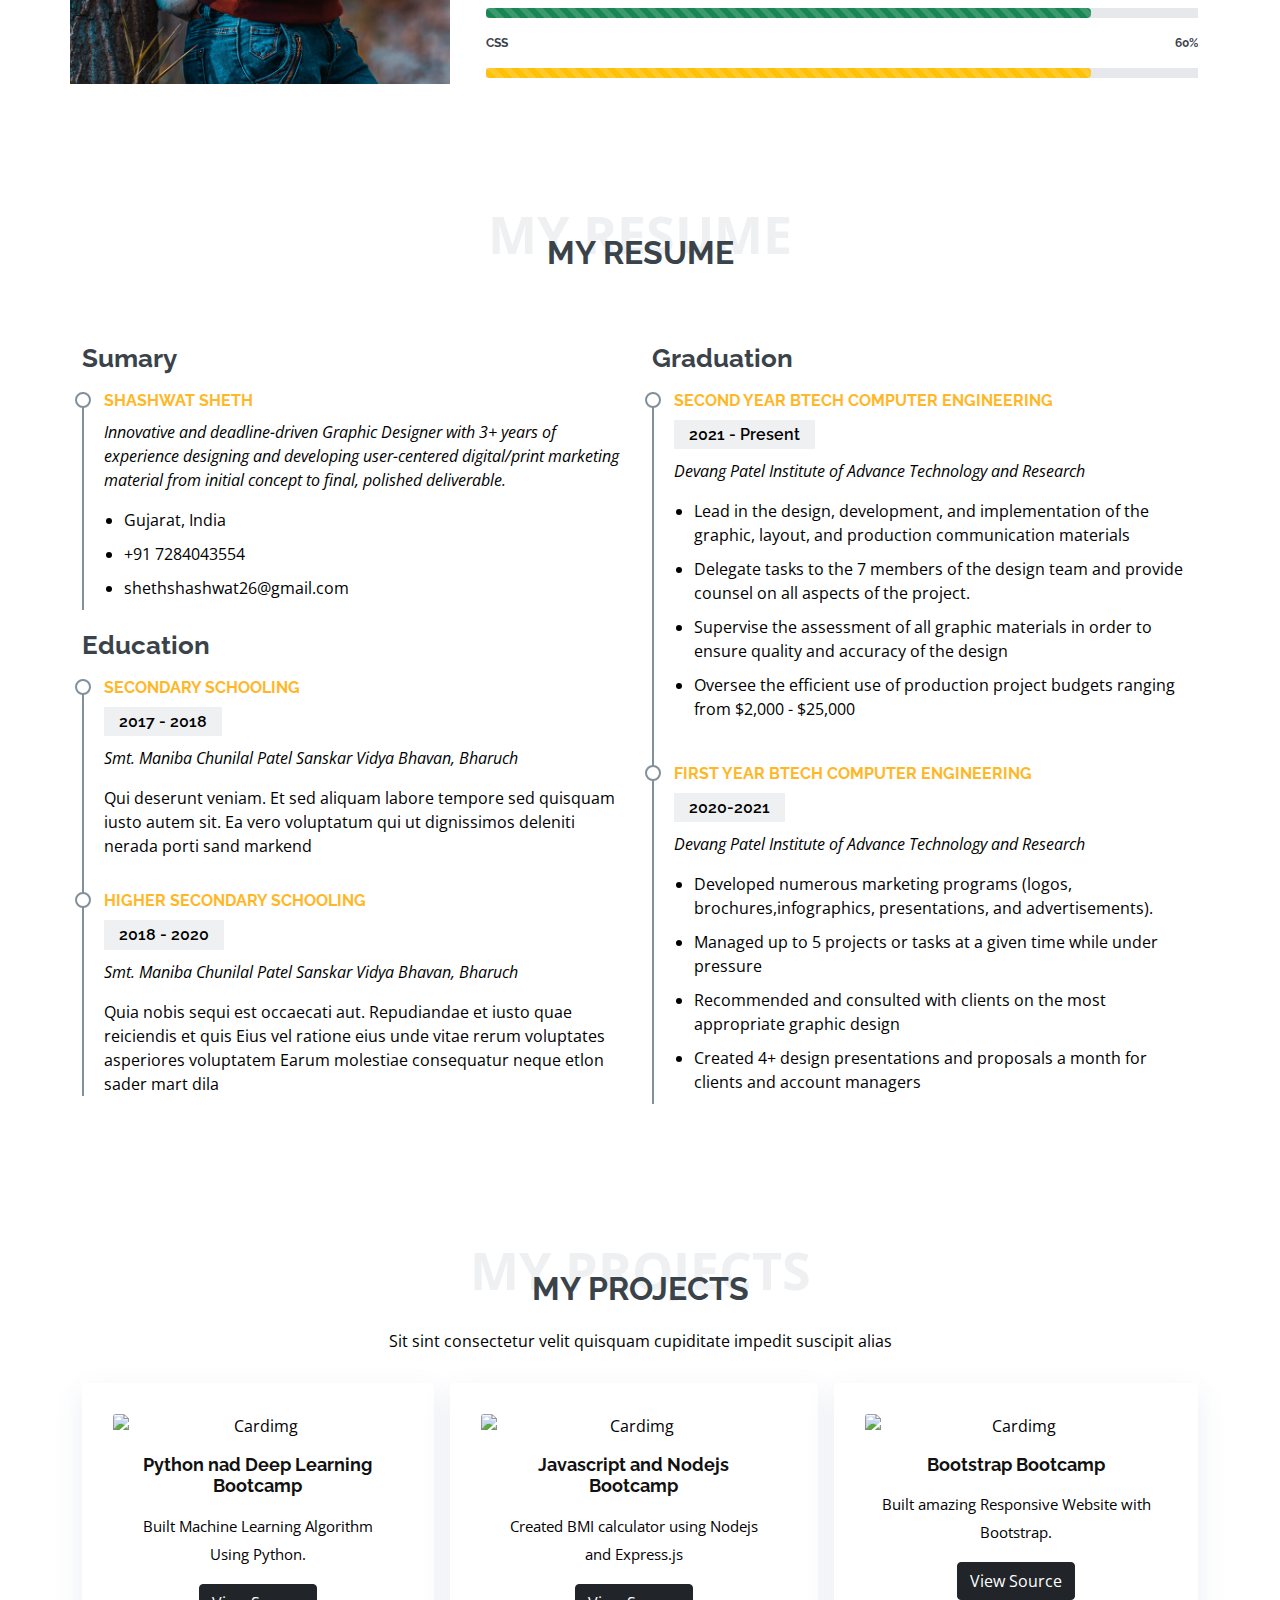
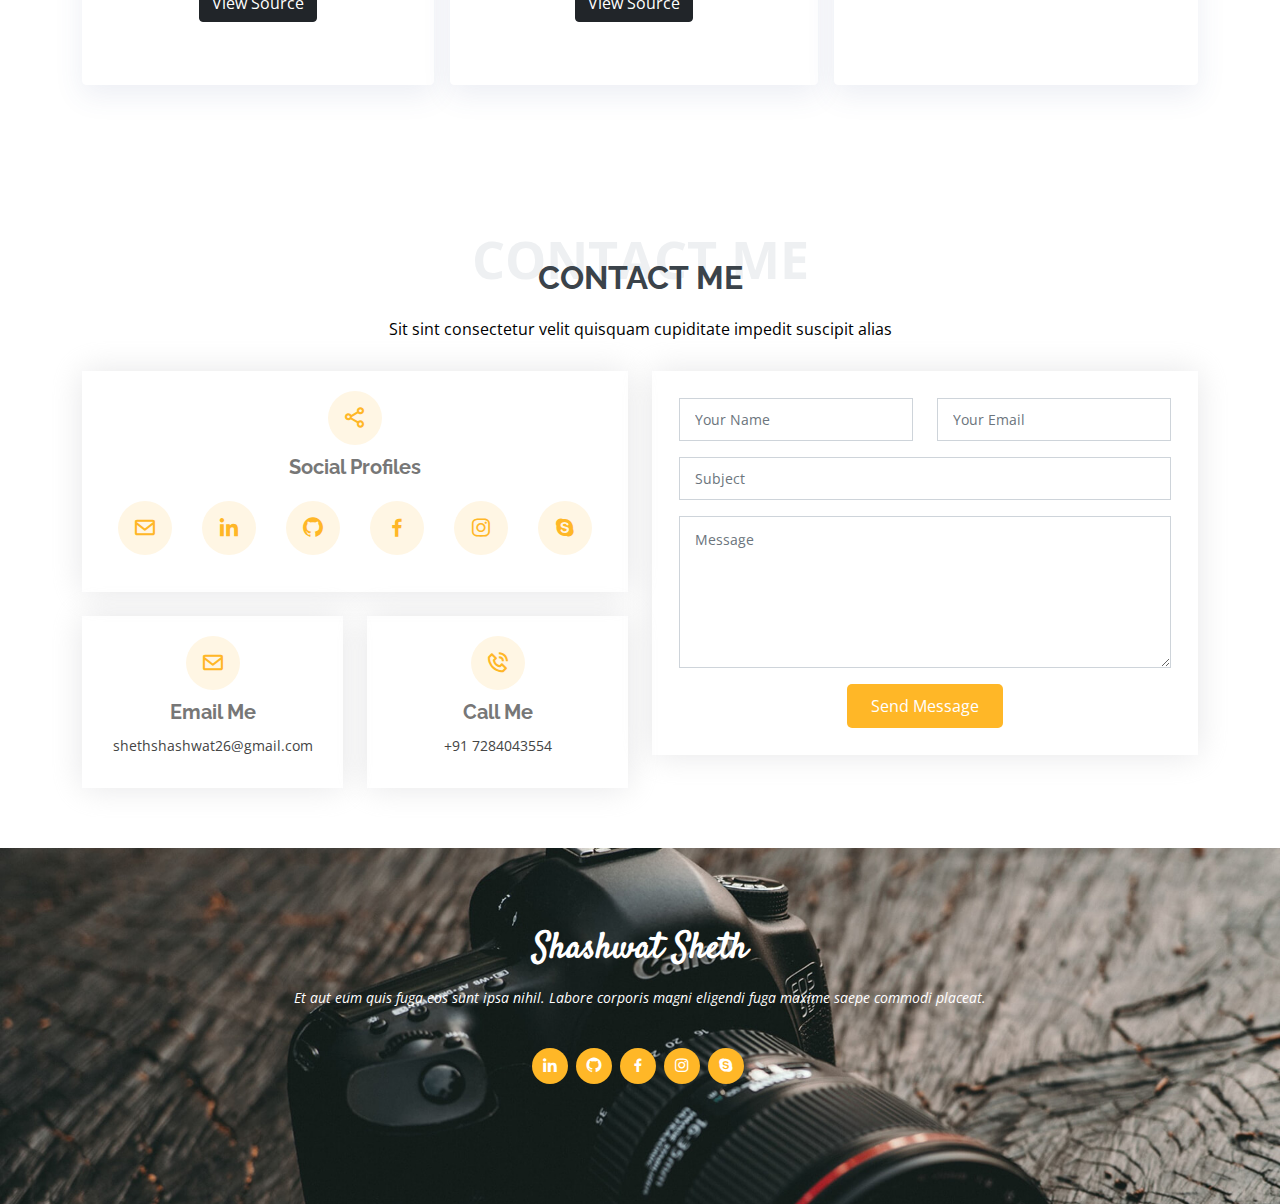
==== commit 7bcf0b6a: "initial" ====
--- a/docs/index.html
+++ b/docs/index.html
@@ -315,7 +315,7 @@
               <div class="card-body">
                 <h5 class="card-title"><a>Python nad Deep Learning Bootcamp</a></h5>
                 <p class="card-text">Built Machine Learning Algorithm Using Python.</p>
-                <a href="https://github.com/ShashwatSheth27/ShapeAI_Shashwat_Sheth_DL" class="btn btn-dark">View Source
+                <a href="https://github.com/ShashwatSheth27/ShapeAI_Shashwat_Sheth_DL" class="btn btn-dark m-3">View Source
                   <i class="fab fa-github"></i></a>
               </div>
             </div>
@@ -323,9 +323,9 @@
               <img src="https://github.com/ShapeAI/PYTHON-AND-DATA-ANALYTICS/blob/main/JavaScriptandNodejs.png?raw=true"
                 class="card-img-top" alt="Cardimg">
               <div class="card-body">
-                <h5 class="card-title">Javascript and Nodejs Bootcamp</h5>
+                <h5 class="card-title"><a>Javascript and Nodejs Bootcamp</a></h5>
                 <p class="card-text">Created BMI calculator using Nodejs and Express.js</p>
-                <a href="https://github.com/ShashwatSheth27/ShapeAI_Shashwat_Sheth_nodeJS" class="btn btn-dark">View
+                <a href="https://github.com/ShashwatSheth27/ShapeAI_Shashwat_Sheth_nodeJS" class="btn btn-dark m-3">View
                   Source <i class="fab fa-github"></i></a>
               </div>
             </div>
@@ -334,9 +334,9 @@
                 src="https://raw.githubusercontent.com/ShapeAI/PYTHON-AND-DATA-ANALYTICS/main/YOUTUBE%20THUMBNAIL.png"
                 class="card-img-top" alt="Cardimg">
               <div class="card-body">
-                <h5 class="card-title">Bootstrap Bootcamp</h5>
-                <p class="card-text">Built Responsive Website with Bootstrap.</p>
-                <a href="https://github.com/ShashwatSheth27/ShapeAI_Shashwat_Sheth_bootstrap" class="btn btn-dark">View
+                <h5 class="card-title"><a>Bootstrap Bootcamp</a></h5>
+                <p class="card-text">Built amazing Responsive Website with Bootstrap.</p>
+                <a href="https://github.com/ShashwatSheth27/ShapeAI_Shashwat_Sheth_bootstrap" class="btn btn-dark m-3">View
                   Source <i class="fab fa-github"></i></a>
               </div>
             </div>
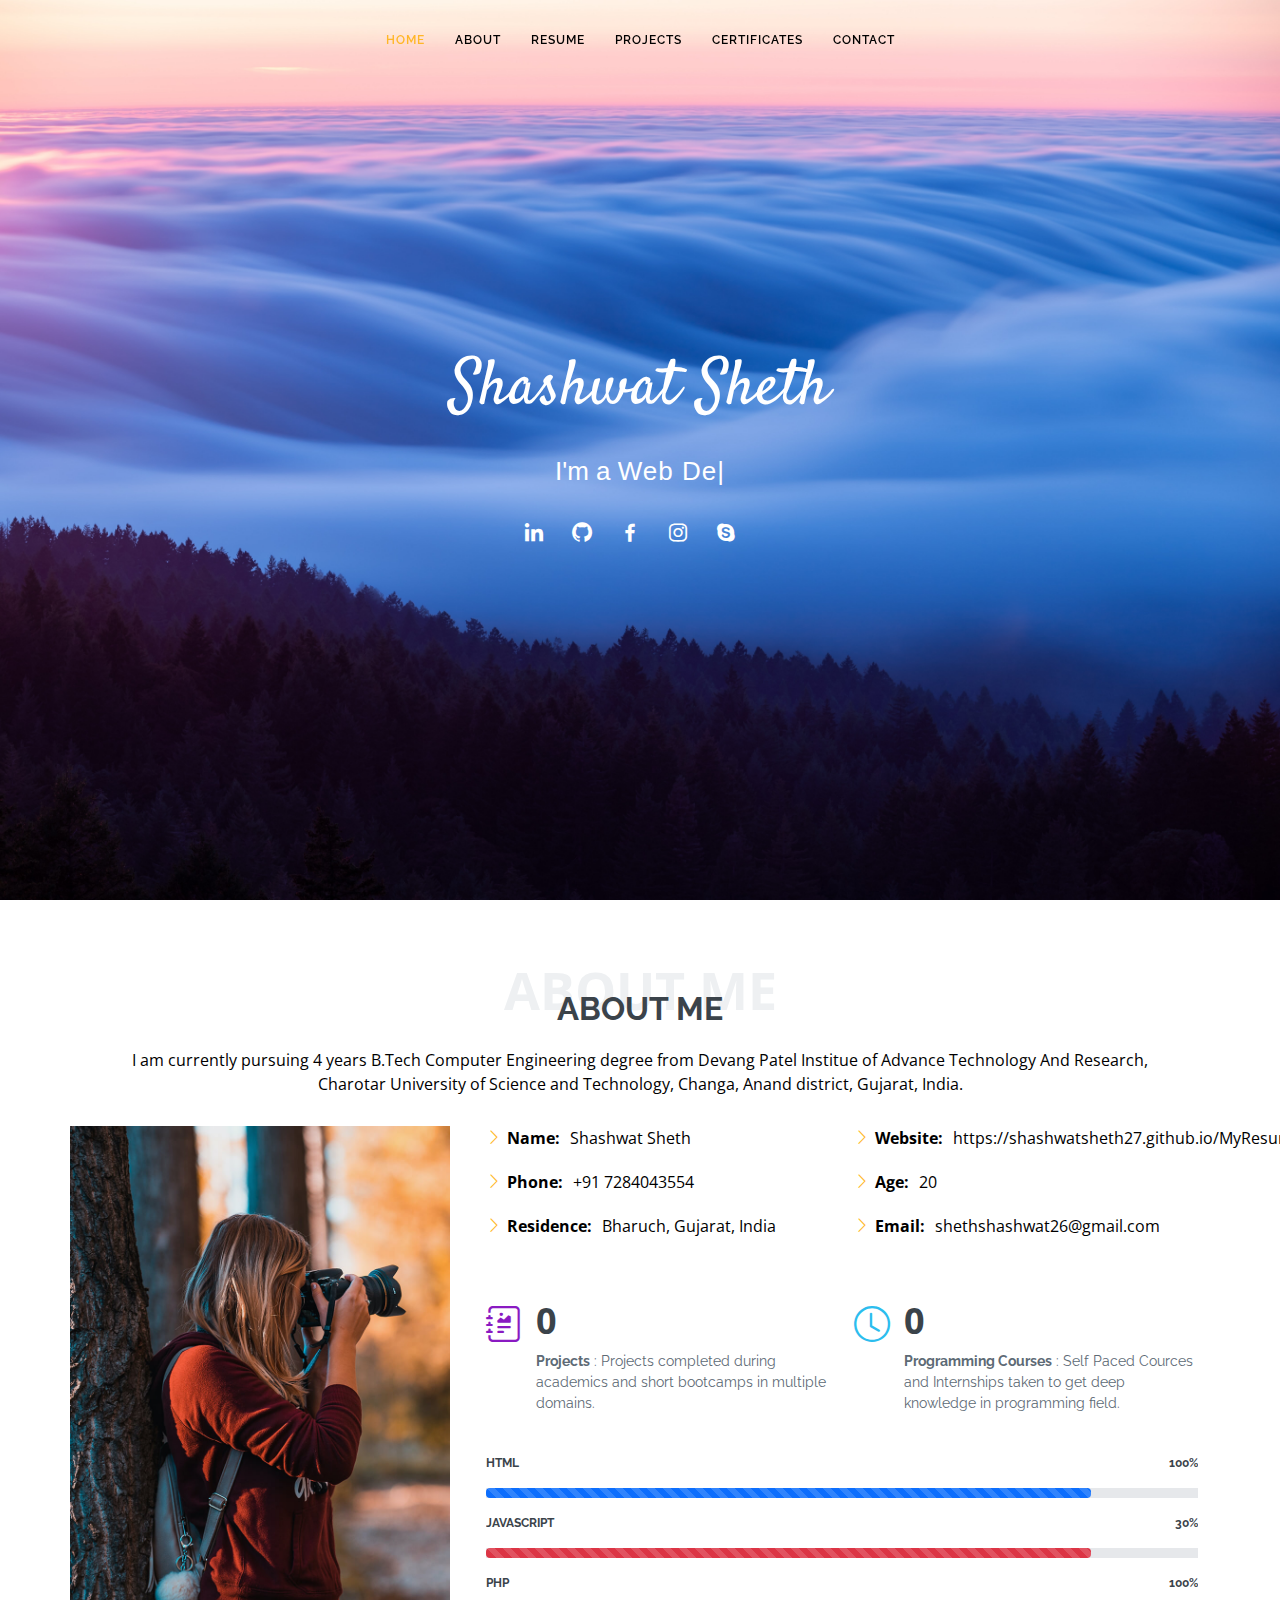
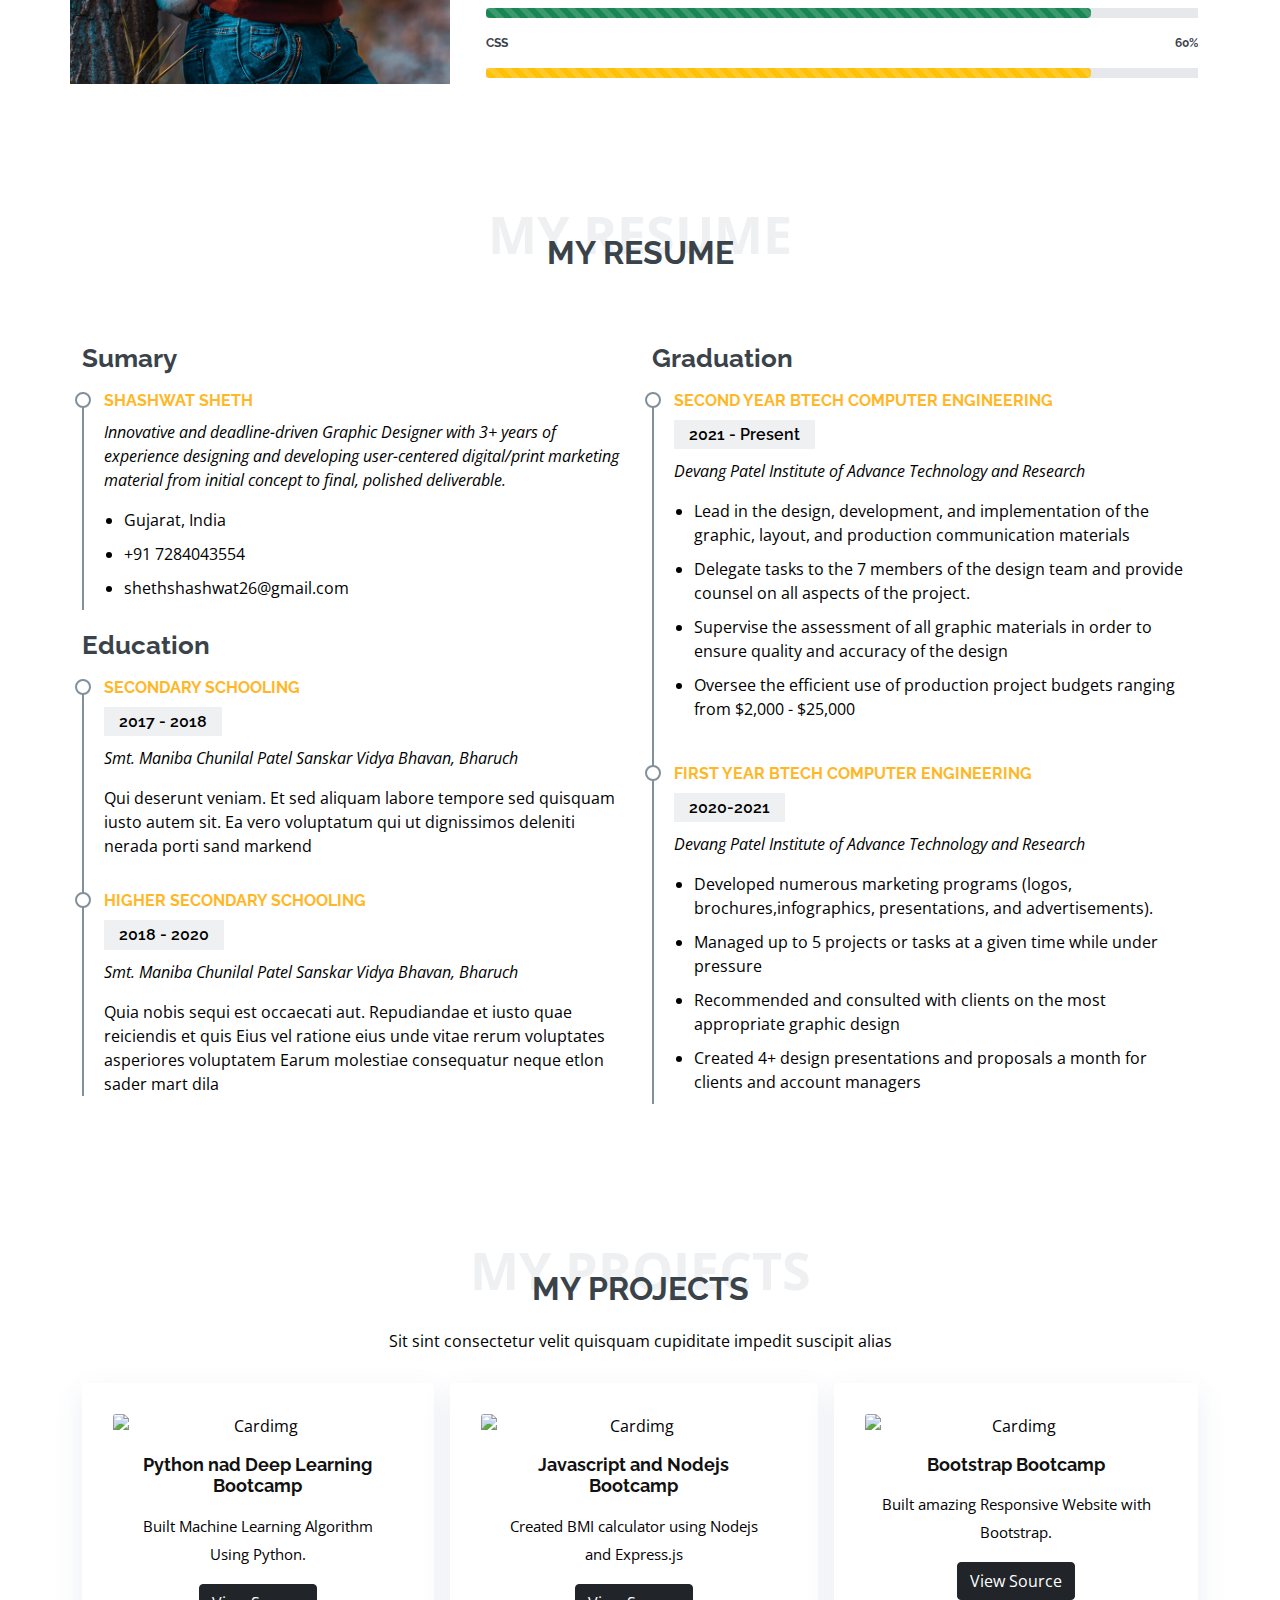
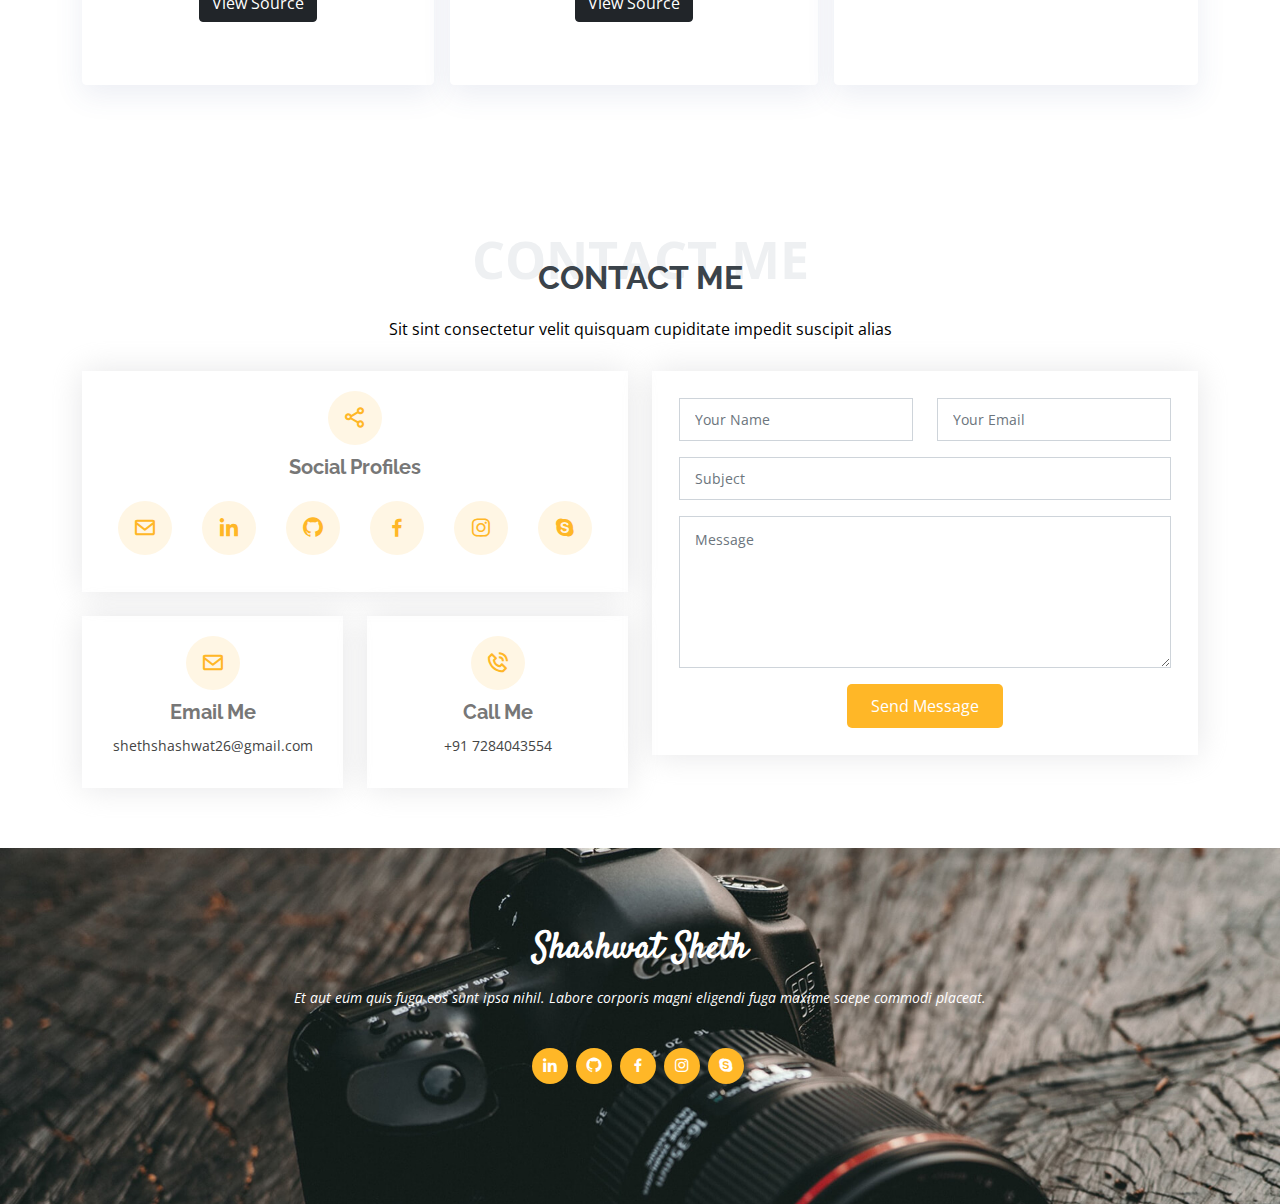
==== commit e79dae93: "change" ====
--- a/docs/index.html
+++ b/docs/index.html
@@ -174,28 +174,28 @@
 
             <div class="skills-content ps-lg-4">
               <div class="progress">
-                <span class="skill">HTML <i class="val">80%</i></span>
+                <span class="skill">HTML <i class="val">100%</i></span>
                 <div class="progress-bar-wrap">
                   <div class="progress-bar progress-bar-striped progress-bar-animated rounded" role="progressbar"
-                    aria-valuenow="80" aria-valuemin="0" aria-valuemax="100" style="width: 85%">
+                    aria-valuenow="100" aria-valuemin="0" aria-valuemax="100" style="width: 85%">
                   </div>
                 </div>
               </div>
 
               <div class="progress">
-                <span class="skill">JavaScript <i class="val">75%</i></span>
+                <span class="skill">JavaScript <i class="val">30%</i></span>
                 <div class="progress-bar-wrap">
                   <div class="progress-bar progress-bar-striped progress-bar-animated bg-danger rounded"
-                    role="progressbar" aria-valuenow="40" aria-valuemin="0" aria-valuemax="100" style="width: 85%">
+                    role="progressbar" aria-valuenow="30" aria-valuemin="0" aria-valuemax="100" style="width: 85%">
                   </div>
                 </div>
               </div>
 
               <div class="progress">
-                <span class="skill">Laravel <i class="val">30%</i></span>
+                <span class="skill">PHP <i class="val">100%</i></span>
                 <div class="progress-bar-wrap">
                   <div class="progress-bar progress-bar-striped progress-bar-animated bg-success rounded"
-                    role="progressbar" aria-valuenow="30" aria-valuemin="0" aria-valuemax="100" style="width: 85%">
+                    role="progressbar" aria-valuenow="100" aria-valuemin="0" aria-valuemax="100" style="width: 85%">
                   </div>
                 </div>
               </div>
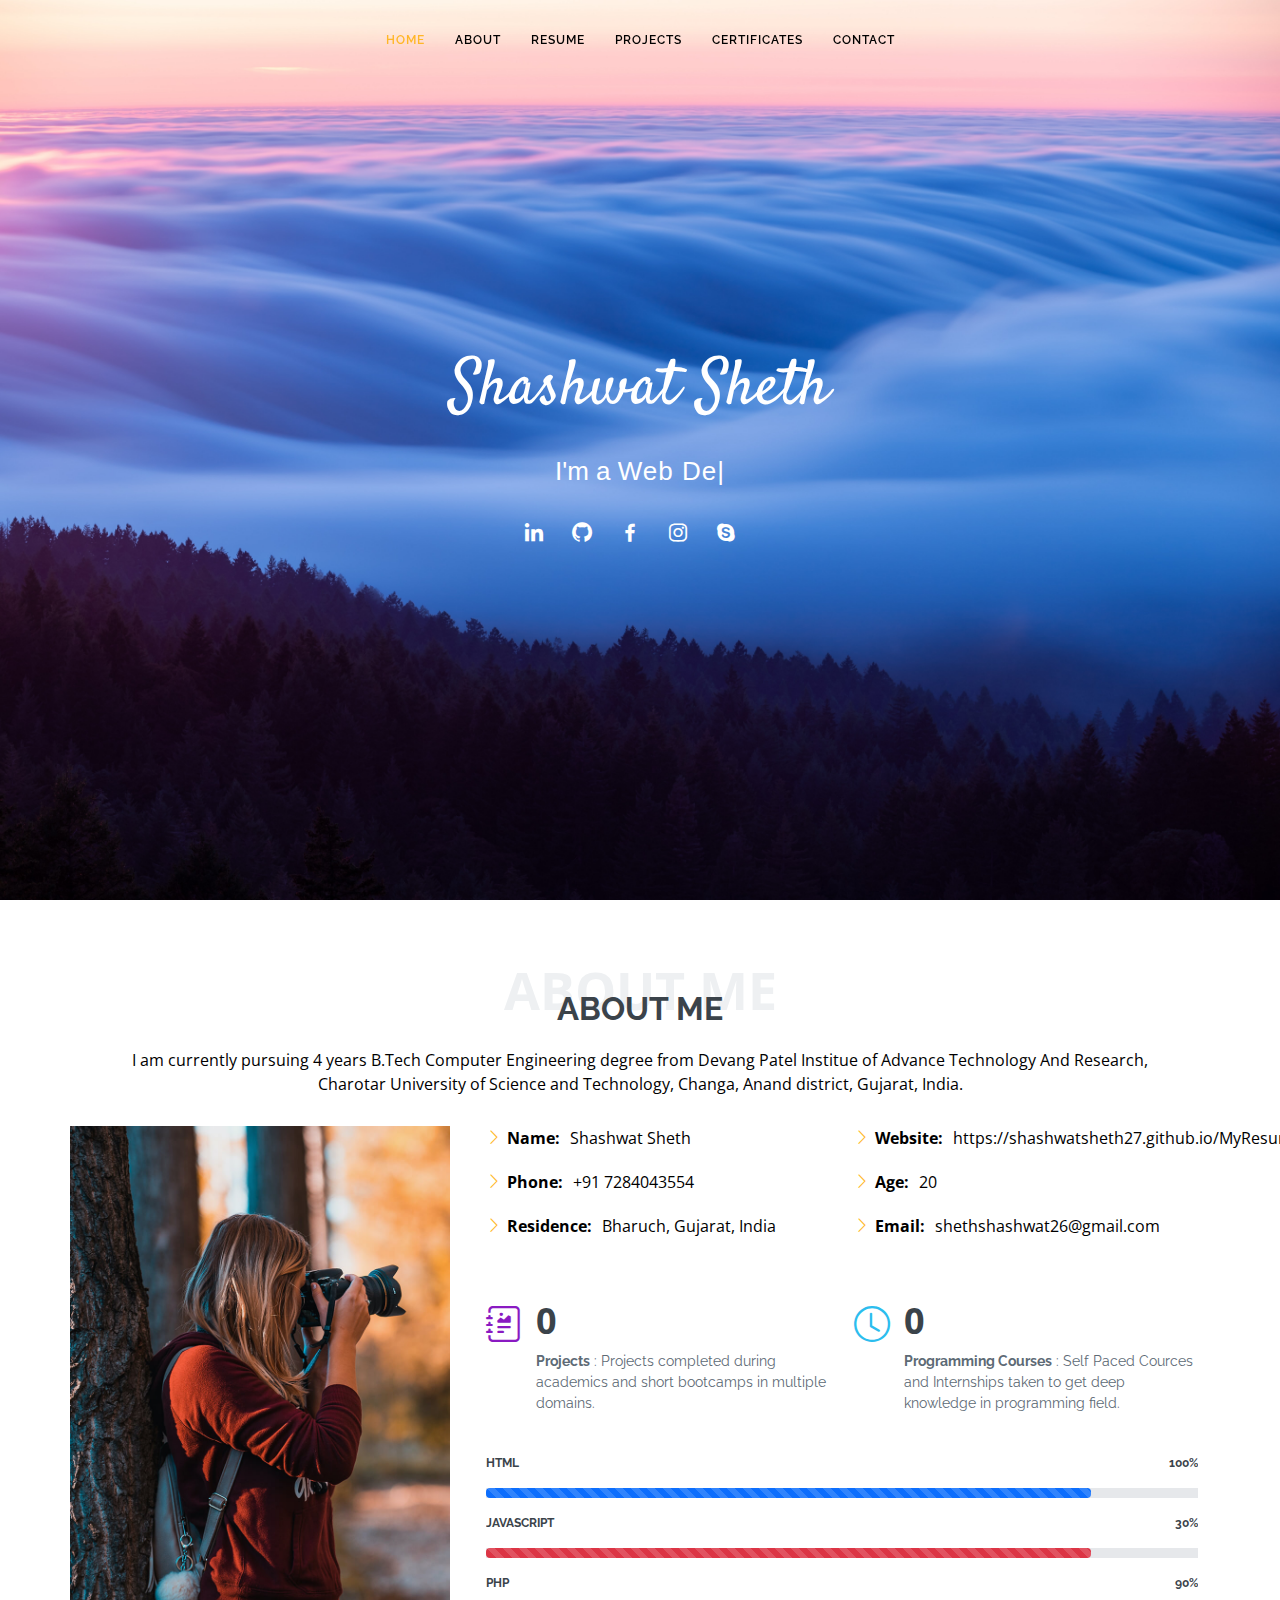
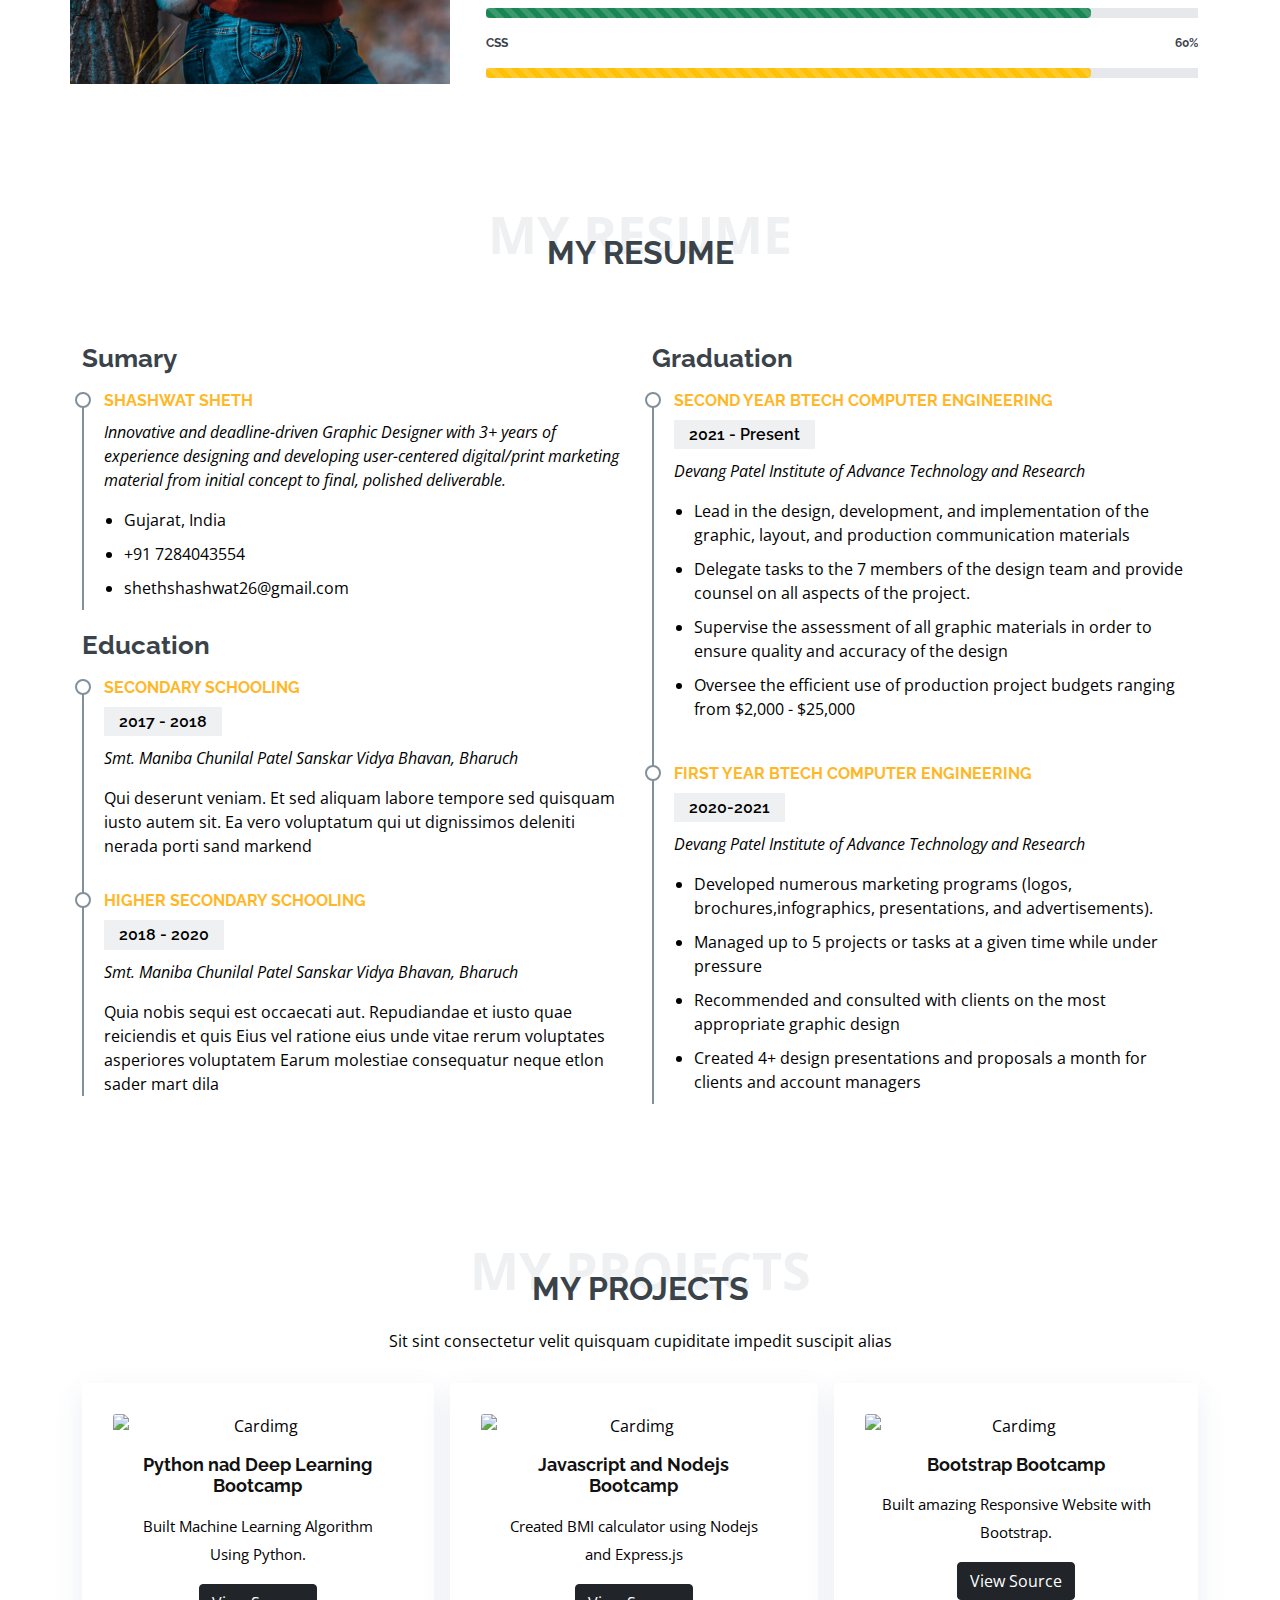
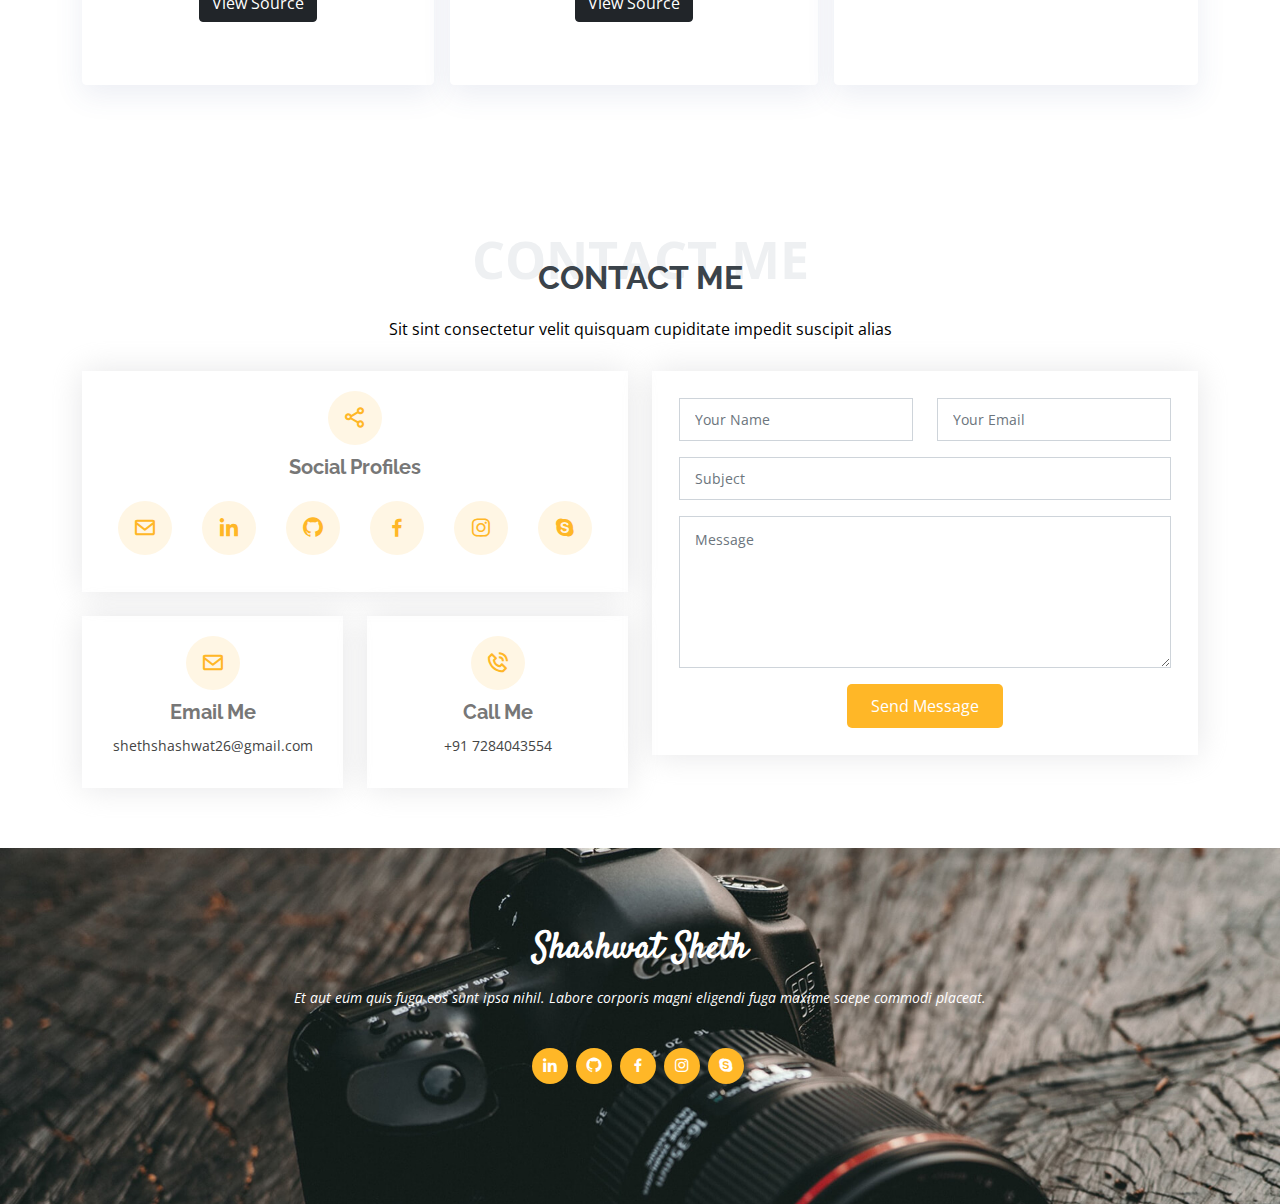
==== commit bdd28e87: "change" ====
--- a/docs/index.html
+++ b/docs/index.html
@@ -192,10 +192,10 @@
               </div>
 
               <div class="progress">
-                <span class="skill">PHP <i class="val">100%</i></span>
+                <span class="skill">PHP <i class="val">90%</i></span>
                 <div class="progress-bar-wrap">
                   <div class="progress-bar progress-bar-striped progress-bar-animated bg-success rounded"
-                    role="progressbar" aria-valuenow="100" aria-valuemin="0" aria-valuemax="100" style="width: 85%">
+                    role="progressbar" aria-valuenow="90" aria-valuemin="0" aria-valuemax="100" style="width: 85%">
                   </div>
                 </div>
               </div>
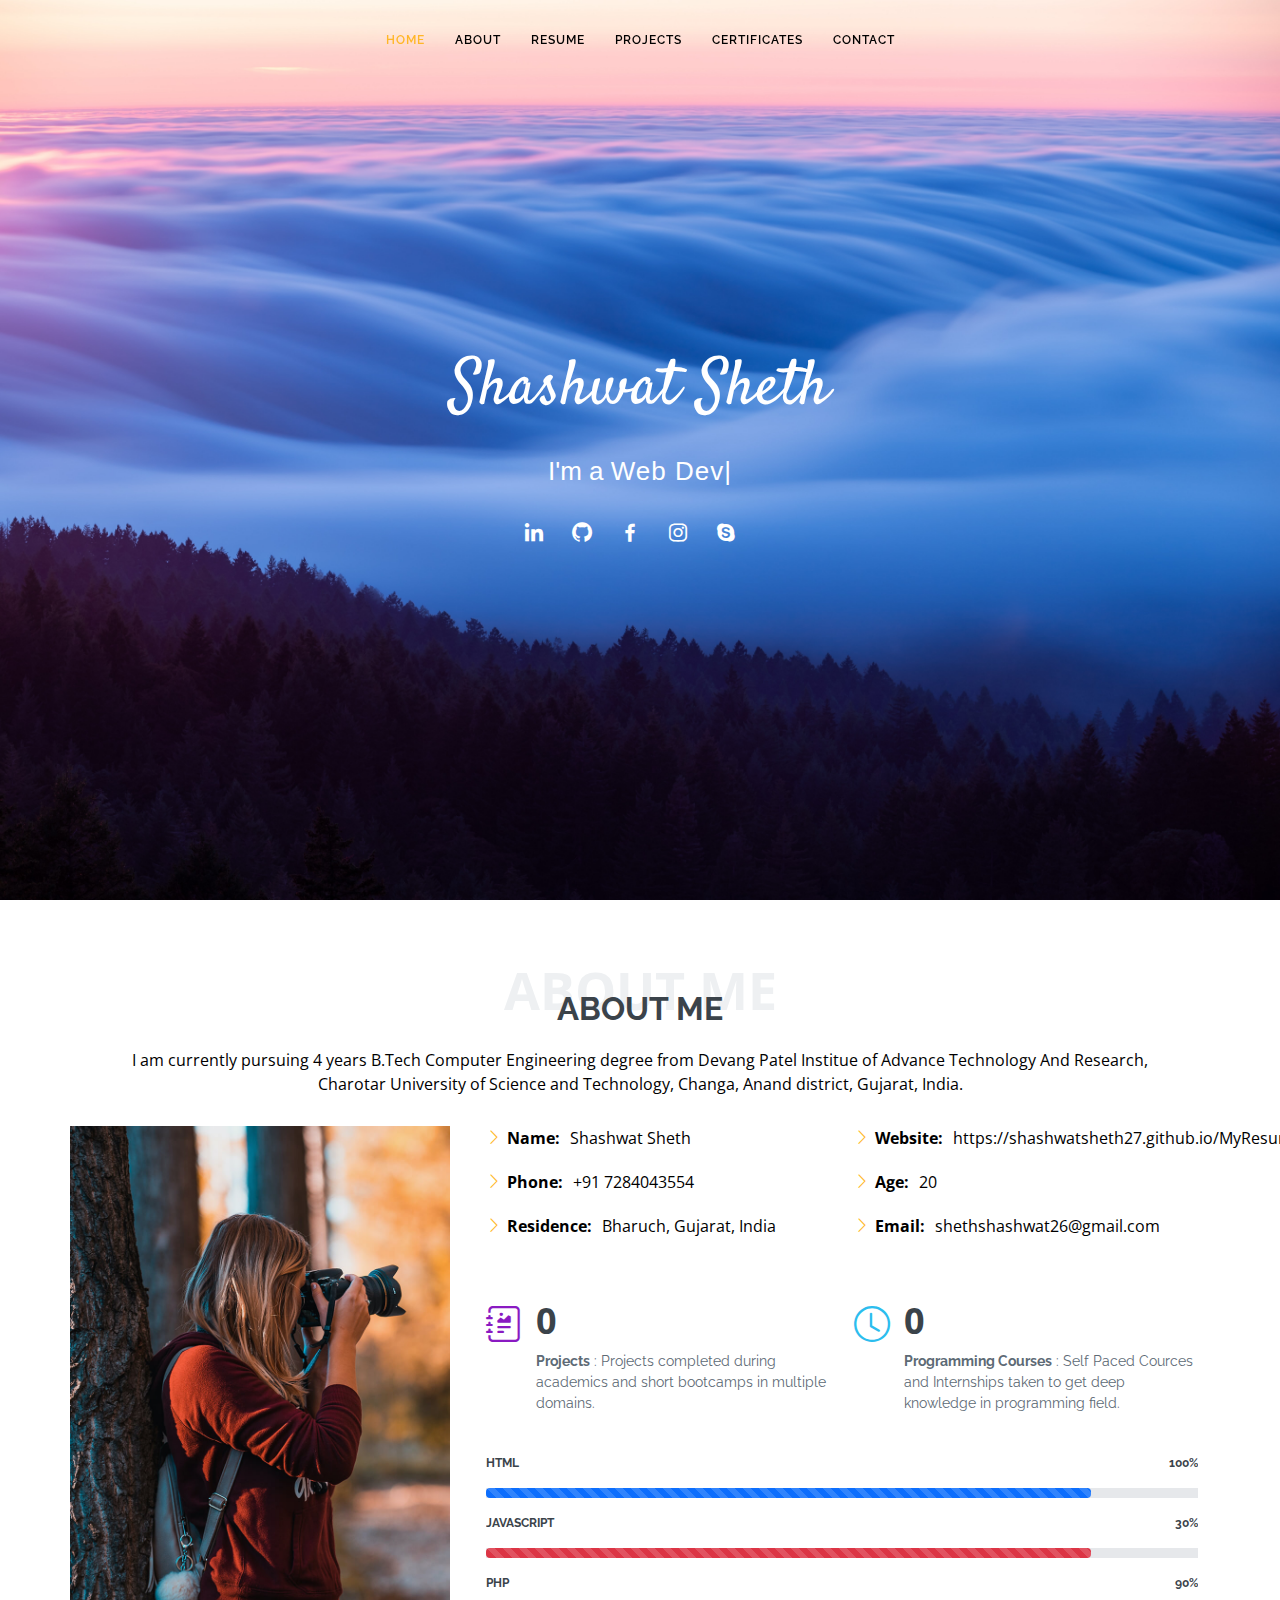
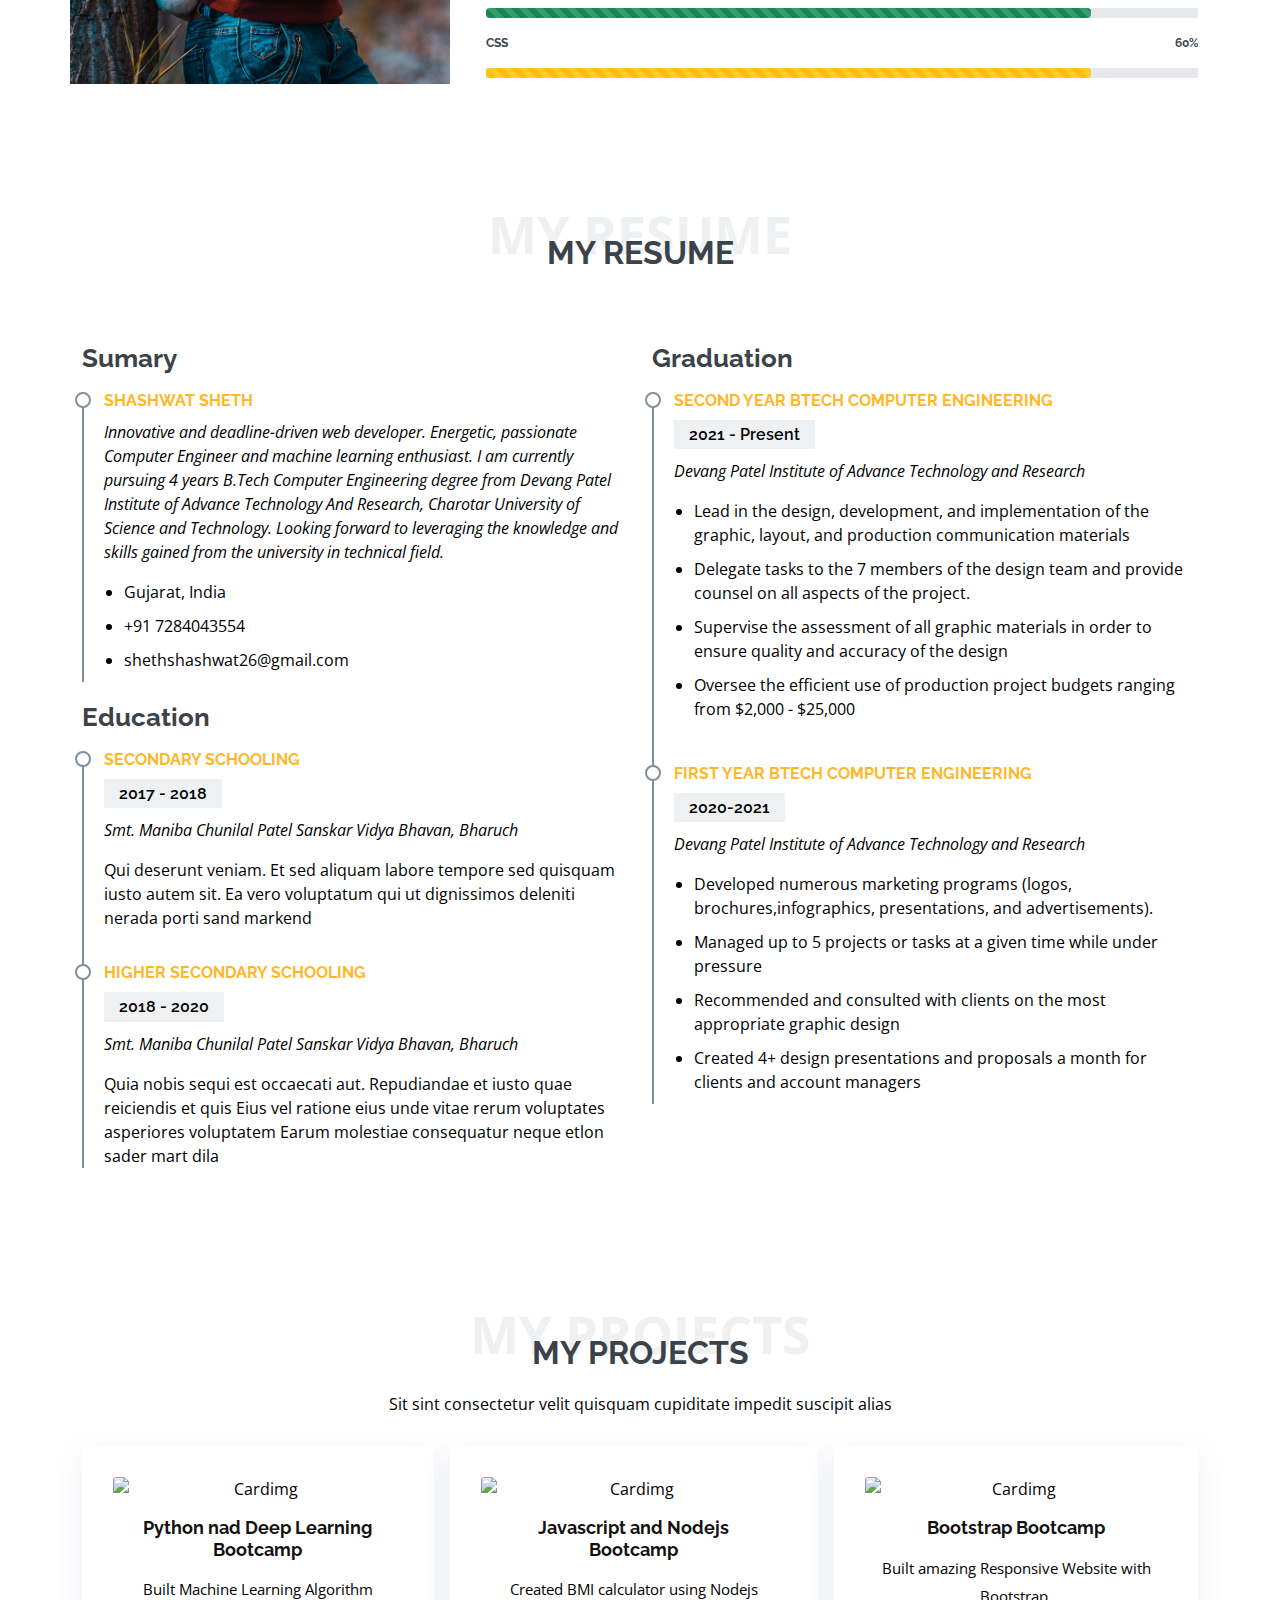
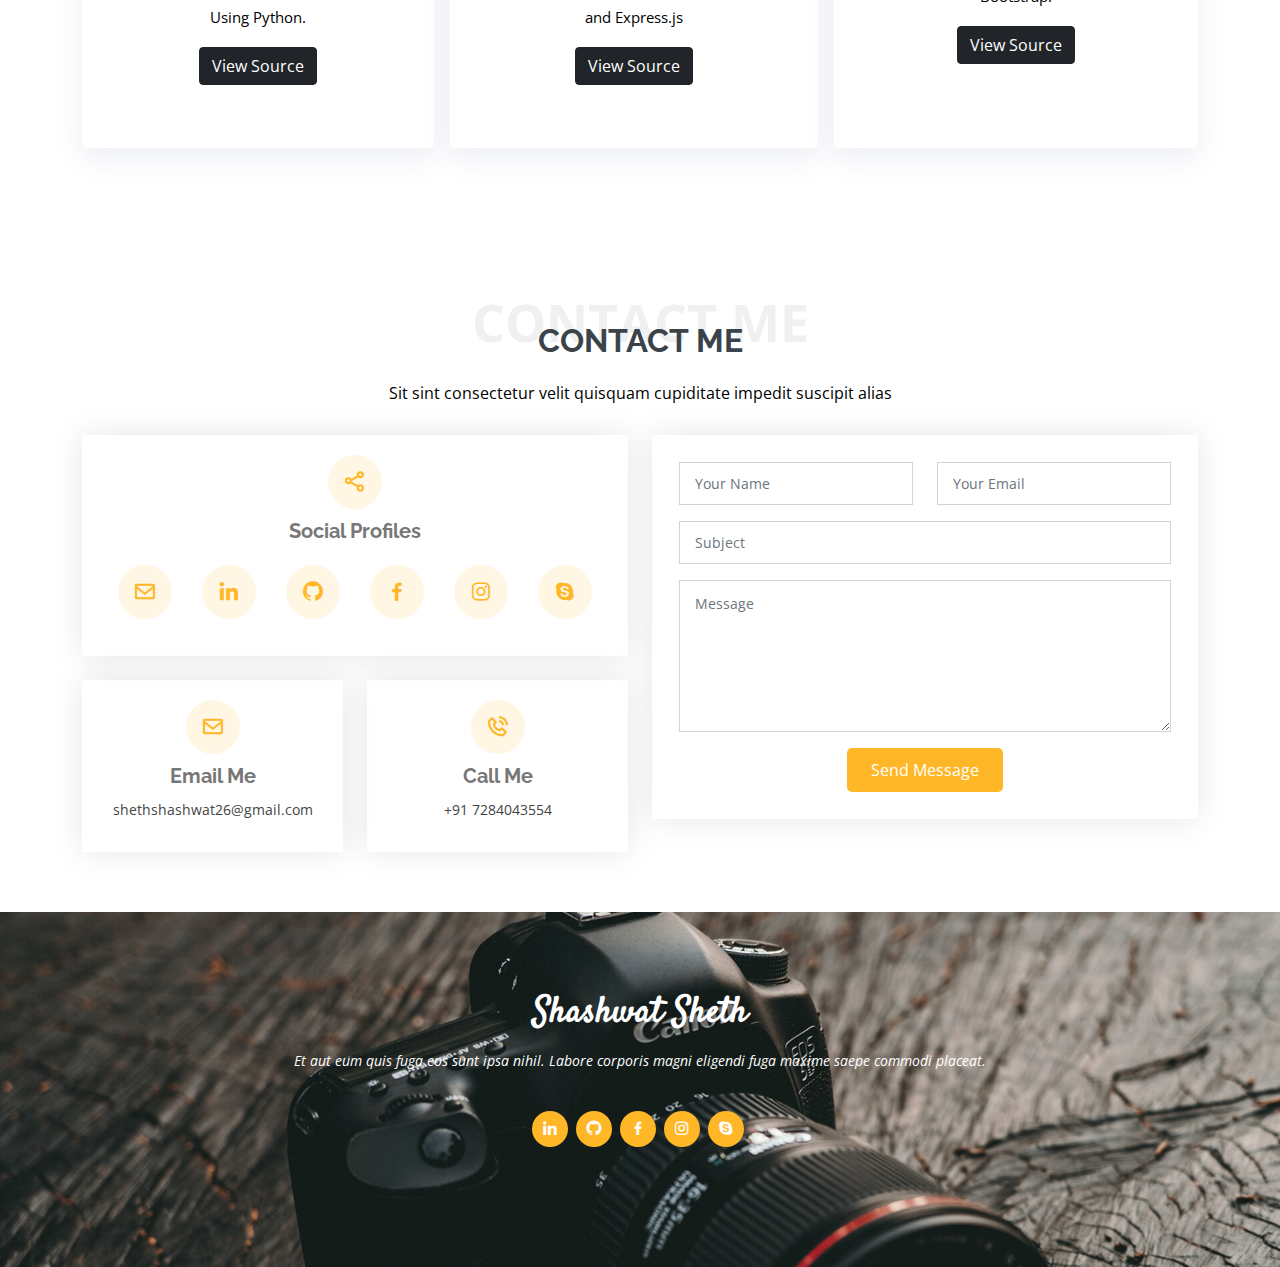
==== commit d57bf73e: "change" ====
--- a/docs/index.html
+++ b/docs/index.html
@@ -230,9 +230,10 @@
             <h3 class="resume-title">Sumary</h3>
             <div class="resume-item pb-0">
               <h4>Shashwat Sheth</h4>
-              <p><em>Innovative and deadline-driven Graphic Designer with 3+ years of experience designing and
-                  developing user-centered digital/print marketing material from initial concept to final, polished
-                  deliverable.</em></p>
+              <p><em>Innovative and deadline-driven web developer. Energetic, passionate Computer Engineer and machine learning
+                enthusiast. I am currently pursuing 4 years B.Tech Computer Engineering degree from Devang Patel Institute of
+                Advance Technology And Research, Charotar University of Science and Technology.
+                Looking forward to leveraging the knowledge and skills gained from the university in technical field.</em></p>
               <p>
               <ul>
                 <li>Gujarat, India</li>
